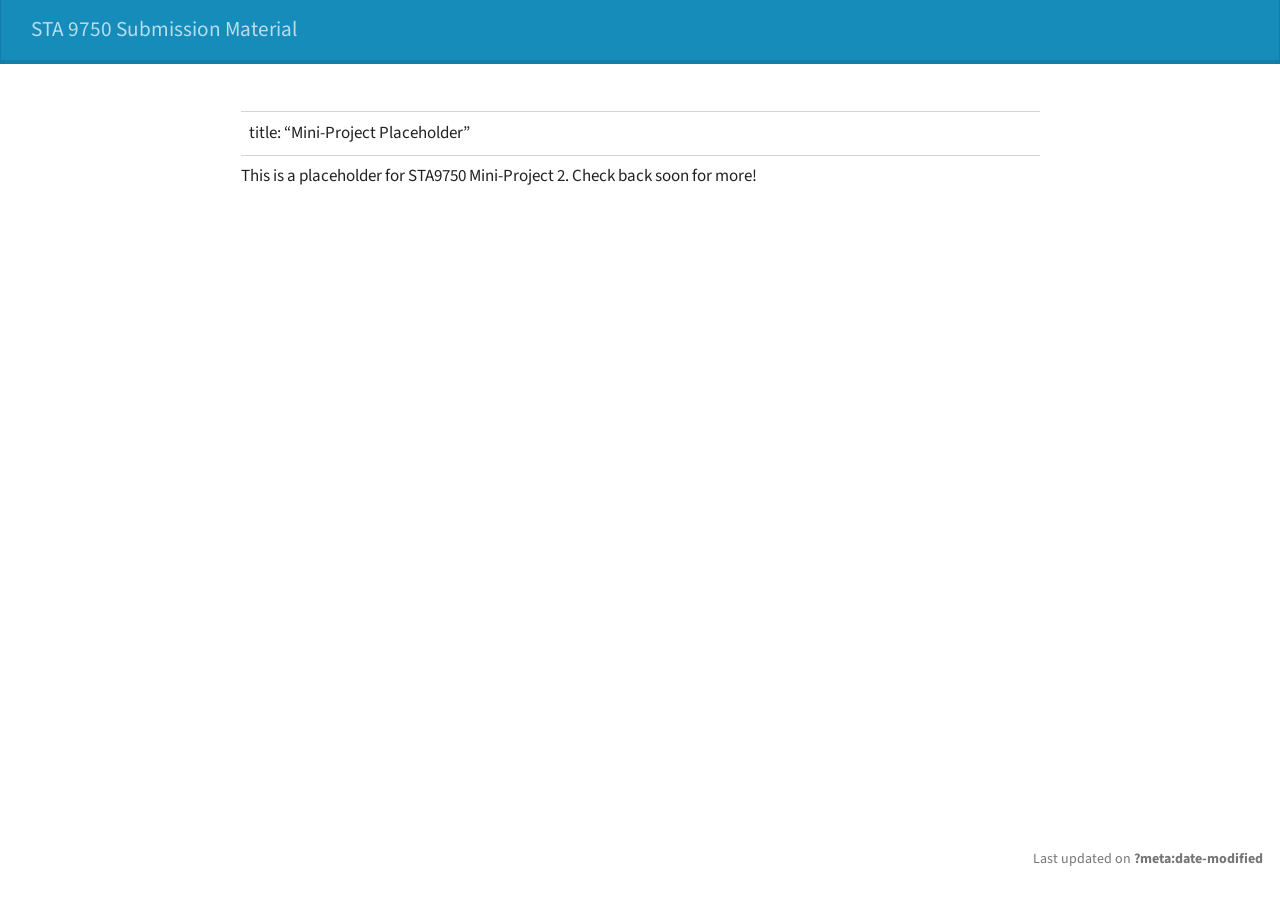
==== docs/mp02.html @ b46d48d8 "HW" ====
<!DOCTYPE html>
<html xmlns="http://www.w3.org/1999/xhtml" lang="en" xml:lang="en"><head>

<meta charset="utf-8">
<meta name="generator" content="quarto-1.10.18">

<meta name="viewport" content="width=device-width, initial-scale=1.0, user-scalable=yes">


<title>mp02 – STA 9750 Submission Material</title>
<style>
/* Default styles provided by pandoc.
** See https://pandoc.org/MANUAL.html#variables-for-html for config info.
*/
span.smallcaps{font-variant: small-caps;}
div.columns{display: flex; gap: 1.5em;}
div.column{flex: auto;}
@media screen {
div.columns{gap: min(4vw, 1.5em);}
div.column{overflow-x: auto;}
}
div.hanging-indent{margin-left: 1.5em; text-indent: -1.5em;}
ul.task-list{list-style: none;}
ul.task-list li input[type="checkbox"] {
  width: 0.8em;
  margin: 0 0.8em 0.2em -1em; /* quarto-specific, see https://github.com/quarto-dev/quarto-cli/issues/4556 */ 
  vertical-align: middle;
}
</style>


<script src="site_libs/quarto-nav/quarto-nav.js"></script>
<script src="site_libs/quarto-nav/headroom.min.js"></script>
<script src="site_libs/clipboard/clipboard.min.js"></script>
<script src="site_libs/quarto-search/autocomplete.umd.js"></script>
<script src="site_libs/quarto-search/fuse.min.js"></script>
<script src="site_libs/quarto-search/quarto-search.js"></script>
<meta name="quarto:offset" content="./">
<script src="site_libs/quarto-html/quarto.js" type="module"></script>
<script src="site_libs/quarto-html/tabsets/tabsets.js" type="module"></script>
<script src="site_libs/quarto-html/popper.min.js"></script>
<script src="site_libs/quarto-html/tippy.umd.min.js"></script>
<script src="site_libs/quarto-html/anchor.min.js"></script>
<link href="site_libs/quarto-html/tippy.css" rel="stylesheet">
<link href="site_libs/quarto-html/quarto-syntax-highlighting-64a204ab8560d761af7679ceaba22944.css" rel="stylesheet" id="quarto-text-highlighting-styles">
<script src="site_libs/bootstrap/bootstrap.min.js"></script>
<link href="site_libs/bootstrap/bootstrap-icons.css" rel="stylesheet">
<link href="site_libs/bootstrap/bootstrap-d8647612971f28d0d73e6323d349ddcf.min.css" rel="stylesheet" append-hash="true" id="quarto-bootstrap" data-mode="light">
<script id="quarto-search-options" type="application/json">{
  "location": "navbar",
  "copy-button": false,
  "collapse-after": 3,
  "panel-placement": "end",
  "type": "overlay",
  "limit": 50,
  "keyboard-shortcut": [
    "f",
    "/",
    "s"
  ],
  "show-item-context": false,
  "language": {
    "search-no-results-text": "No results",
    "search-matching-documents-text": "matching documents",
    "search-copy-link-title": "Copy link to search",
    "search-hide-matches-text": "Hide additional matches",
    "search-more-match-text": "more match in this document",
    "search-more-matches-text": "more matches in this document",
    "search-clear-button-title": "Clear",
    "search-text-placeholder": "",
    "search-detached-cancel-button-title": "Cancel",
    "search-submit-button-title": "Submit",
    "search-label": "Search"
  }
}</script>


</head>

<body class="nav-fixed fullcontent quarto-light">

<div id="quarto-search-results"></div>
  <header id="quarto-header" class="headroom fixed-top">
    <nav class="navbar navbar-expand-lg " data-bs-theme="dark">
      <div class="navbar-container container-fluid">
      <div class="navbar-brand-container mx-auto">
    <a class="navbar-brand" href="./index.html">
    <span class="navbar-title">STA 9750 Submission Material</span>
    </a>
  </div>
        <div class="quarto-navbar-tools tools-end">
</div>
      </div> <!-- /container-fluid -->
    </nav>
</header>
<!-- content -->
<div id="quarto-content" class="quarto-container page-columns page-rows-contents page-layout-article page-navbar">
<!-- sidebar -->
<!-- margin-sidebar -->
    
<!-- main -->
<main class="content" id="quarto-document-content"><header id="title-block-header" class="quarto-title-block"></header>




<table class="caption-top table">
<tbody>
<tr class="odd">
<td>title: “Mini-Project Placeholder”</td>
</tr>
</tbody>
</table>
<p>This is a placeholder for STA9750 Mini-Project 2. Check back soon for more!</p>



</main> <!-- /main -->
<script id="quarto-html-after-body" type="application/javascript">
  window.document.addEventListener("DOMContentLoaded", function (event) {
    const icon = "";
    const anchorJS = new window.AnchorJS();
    anchorJS.options = {
      placement: 'right',
      icon: icon
    };
    anchorJS.add('.anchored');
    const isCodeAnnotation = (el) => {
      for (const clz of el.classList) {
        if (clz.startsWith('code-annotation-')) {                     
          return true;
        }
      }
      return false;
    }
    const onCopySuccess = function(e) {
      // button target
      const button = e.trigger;
      // don't keep focus
      button.blur();
      // flash "checked"
      button.classList.add('code-copy-button-checked');
      var currentTitle = button.getAttribute("title");
      button.setAttribute("title", "Copied!");
      let tooltip;
      if (window.bootstrap) {
        button.setAttribute("data-bs-toggle", "tooltip");
        button.setAttribute("data-bs-placement", "left");
        button.setAttribute("data-bs-title", "Copied!");
        tooltip = new bootstrap.Tooltip(button, 
          { trigger: "manual", 
            customClass: "code-copy-button-tooltip",
            offset: [0, -8]});
        tooltip.show();    
      }
      setTimeout(function() {
        if (tooltip) {
          tooltip.hide();
          button.removeAttribute("data-bs-title");
          button.removeAttribute("data-bs-toggle");
          button.removeAttribute("data-bs-placement");
        }
        button.setAttribute("title", currentTitle);
        button.classList.remove('code-copy-button-checked');
      }, 1000);
      // clear code selection
      e.clearSelection();
    }
    const getTextToCopy = function(trigger) {
      const outerScaffold = trigger.parentElement.cloneNode(true);
      const codeEl = outerScaffold.querySelector('code');
      for (const childEl of codeEl.children) {
        if (isCodeAnnotation(childEl)) {
          childEl.remove();
        }
      }
      return codeEl.innerText;
    }
    const clipboard = new window.ClipboardJS('.code-copy-button:not([data-in-quarto-modal])', {
      text: getTextToCopy
    });
    clipboard.on('success', onCopySuccess);
    if (window.document.getElementById('quarto-embedded-source-code-modal')) {
      const clipboardModal = new window.ClipboardJS('.code-copy-button[data-in-quarto-modal]', {
        text: getTextToCopy,
        container: window.document.getElementById('quarto-embedded-source-code-modal')
      });
      clipboardModal.on('success', onCopySuccess);
    }
      var localhostRegex = new RegExp(/^(?:http|https):\/\/localhost\:?[0-9]*\//);
      var mailtoRegex = new RegExp(/^mailto:/);
        var filterRegex = new RegExp("https:\/\/nana-lan\.github\.io\/STA9750-2026-FALL\/");
      var isInternal = (href) => {
          return filterRegex.test(href) || localhostRegex.test(href) || mailtoRegex.test(href);
      }
      // Inspect non-navigation links and adorn them if external
     var links = window.document.querySelectorAll('a[href]:not(.nav-link):not(.navbar-brand):not(.toc-action):not(.sidebar-link):not(.sidebar-item-toggle):not(.pagination-link):not(.no-external):not([aria-hidden]):not(.dropdown-item):not(.quarto-navigation-tool):not(.about-link)');
      for (var i=0; i<links.length; i++) {
        const link = links[i];
        if (!isInternal(link.href)) {
          // undo the damage that might have been done by quarto-nav.js in the case of
          // links that we want to consider external
          if (link.dataset.originalHref !== undefined) {
            link.href = link.dataset.originalHref;
          }
        }
      }
    function tippyHover(el, contentFn, onTriggerFn, onUntriggerFn) {
      const config = {
        allowHTML: true,
        maxWidth: 500,
        delay: 100,
        arrow: false,
        appendTo: function(el) {
            return el.parentElement;
        },
        interactive: true,
        interactiveBorder: 10,
        theme: 'quarto',
        placement: 'bottom-start',
      };
      if (contentFn) {
        config.content = contentFn;
      }
      if (onTriggerFn) {
        config.onTrigger = onTriggerFn;
      }
      if (onUntriggerFn) {
        config.onUntrigger = onUntriggerFn;
      }
      window.tippy(el, config); 
    }
    const noterefs = window.document.querySelectorAll('a[role="doc-noteref"]');
    for (var i=0; i<noterefs.length; i++) {
      const ref = noterefs[i];
      tippyHover(ref, function() {
        // use id or data attribute instead here
        let href = ref.getAttribute('data-footnote-href') || ref.getAttribute('href');
        try { href = new URL(href).hash; } catch {}
        const id = href.replace(/^#\/?/, "");
        const note = window.document.getElementById(id);
        if (note) {
          return note.innerHTML;
        } else {
          return "";
        }
      });
    }
    const xrefs = window.document.querySelectorAll('a.quarto-xref');
    const processXRef = (id, note) => {
      // Strip column container classes
      const stripColumnClz = (el) => {
        el.classList.remove("page-full", "page-columns");
        if (el.children) {
          for (const child of el.children) {
            stripColumnClz(child);
          }
        }
      }
      stripColumnClz(note)
      if (id === null || id.startsWith('sec-')) {
        // Special case sections, only their first couple elements
        const container = document.createElement("div");
        if (note.children && note.children.length > 2) {
          container.appendChild(note.children[0].cloneNode(true));
          for (let i = 1; i < note.children.length; i++) {
            const child = note.children[i];
            if (child.tagName === "P" && child.innerText === "") {
              continue;
            } else {
              container.appendChild(child.cloneNode(true));
              break;
            }
          }
          if (window.Quarto?.typesetMath) {
            window.Quarto.typesetMath(container);
          }
          return container.innerHTML
        } else {
          if (window.Quarto?.typesetMath) {
            window.Quarto.typesetMath(note);
          }
          return note.innerHTML;
        }
      } else {
        // Remove any anchor links if they are present
        const anchorLink = note.querySelector('a.anchorjs-link');
        if (anchorLink) {
          anchorLink.remove();
        }
        if (window.Quarto?.typesetMath) {
          window.Quarto.typesetMath(note);
        }
        if (note.classList.contains("callout")) {
          return note.outerHTML;
        } else {
          return note.innerHTML;
        }
      }
    }
    for (var i=0; i<xrefs.length; i++) {
      const xref = xrefs[i];
      tippyHover(xref, undefined, function(instance) {
        instance.disable();
        let url = xref.getAttribute('href');
        let hash = undefined; 
        if (url.startsWith('#')) {
          hash = url;
        } else {
          try { hash = new URL(url).hash; } catch {}
        }
        if (hash) {
          const id = hash.replace(/^#\/?/, "");
          const note = window.document.getElementById(id);
          if (note !== null) {
            try {
              const html = processXRef(id, note.cloneNode(true));
              instance.setContent(html);
            } finally {
              instance.enable();
              instance.show();
            }
          } else {
            // See if we can fetch this
            fetch(url.split('#')[0])
            .then(res => res.text())
            .then(html => {
              const parser = new DOMParser();
              const htmlDoc = parser.parseFromString(html, "text/html");
              const note = htmlDoc.getElementById(id);
              if (note !== null) {
                const html = processXRef(id, note);
                instance.setContent(html);
              } 
            }).finally(() => {
              instance.enable();
              instance.show();
            });
          }
        } else {
          // See if we can fetch a full url (with no hash to target)
          // This is a special case and we should probably do some content thinning / targeting
          fetch(url)
          .then(res => res.text())
          .then(html => {
            const parser = new DOMParser();
            const htmlDoc = parser.parseFromString(html, "text/html");
            const note = htmlDoc.querySelector('main.content');
            if (note !== null) {
              // This should only happen for chapter cross references
              // (since there is no id in the URL)
              // remove the first header
              if (note.children.length > 0 && note.children[0].tagName === "HEADER") {
                note.children[0].remove();
              }
              const html = processXRef(null, note);
              instance.setContent(html);
            } 
          }).finally(() => {
            instance.enable();
            instance.show();
          });
        }
      }, function(instance) {
      });
    }
        let selectedAnnoteEl;
        const selectorForAnnotation = ( cell, annotation) => {
          let cellAttr = 'data-code-cell="' + cell + '"';
          let lineAttr = 'data-code-annotation="' +  annotation + '"';
          const selector = 'span[' + cellAttr + '][' + lineAttr + ']';
          return selector;
        }
        const selectCodeLines = (annoteEl) => {
          const doc = window.document;
          const targetCell = annoteEl.getAttribute("data-target-cell");
          const targetAnnotation = annoteEl.getAttribute("data-target-annotation");
          const annoteSpan = window.document.querySelector(selectorForAnnotation(targetCell, targetAnnotation));
          const lines = annoteSpan.getAttribute("data-code-lines").split(",");
          const lineIds = lines.map((line) => {
            return targetCell + "-" + line;
          })
          let top = null;
          let height = null;
          let parent = null;
          if (lineIds.length > 0) {
              //compute the position of the single el (top and bottom and make a div)
              const el = window.document.getElementById(lineIds[0]);
              top = el.offsetTop;
              height = el.offsetHeight;
              parent = el.parentElement.parentElement;
            if (lineIds.length > 1) {
              const lastEl = window.document.getElementById(lineIds[lineIds.length - 1]);
              const bottom = lastEl.offsetTop + lastEl.offsetHeight;
              height = bottom - top;
            }
            if (top !== null && height !== null && parent !== null) {
              // cook up a div (if necessary) and position it 
              let div = window.document.getElementById("code-annotation-line-highlight");
              if (div === null) {
                div = window.document.createElement("div");
                div.setAttribute("id", "code-annotation-line-highlight");
                div.style.position = 'absolute';
                parent.appendChild(div);
              }
              div.style.top = top - 2 + "px";
              div.style.height = height + 4 + "px";
              div.style.left = 0;
              let gutterDiv = window.document.getElementById("code-annotation-line-highlight-gutter");
              if (gutterDiv === null) {
                gutterDiv = window.document.createElement("div");
                gutterDiv.setAttribute("id", "code-annotation-line-highlight-gutter");
                gutterDiv.style.position = 'absolute';
                const codeCell = window.document.getElementById(targetCell);
                const gutter = codeCell.querySelector('.code-annotation-gutter');
                gutter.appendChild(gutterDiv);
              }
              gutterDiv.style.top = top - 2 + "px";
              gutterDiv.style.height = height + 4 + "px";
            }
            selectedAnnoteEl = annoteEl;
          }
        };
        const unselectCodeLines = () => {
          const elementsIds = ["code-annotation-line-highlight", "code-annotation-line-highlight-gutter"];
          elementsIds.forEach((elId) => {
            const div = window.document.getElementById(elId);
            if (div) {
              div.remove();
            }
          });
          selectedAnnoteEl = undefined;
        };
          // Handle positioning of the toggle
      window.addEventListener(
        "resize",
        throttle(() => {
          elRect = undefined;
          if (selectedAnnoteEl) {
            selectCodeLines(selectedAnnoteEl);
          }
        }, 10)
      );
      function throttle(fn, ms) {
      let throttle = false;
      let timer;
        return (...args) => {
          if(!throttle) { // first call gets through
              fn.apply(this, args);
              throttle = true;
          } else { // all the others get throttled
              if(timer) clearTimeout(timer); // cancel #2
              timer = setTimeout(() => {
                fn.apply(this, args);
                timer = throttle = false;
              }, ms);
          }
        };
      }
        // Attach click handler to the DT
        const annoteDls = window.document.querySelectorAll('dt[data-target-cell]');
        for (const annoteDlNode of annoteDls) {
          annoteDlNode.addEventListener('click', (event) => {
            const clickedEl = event.target;
            if (clickedEl !== selectedAnnoteEl) {
              unselectCodeLines();
              const activeEl = window.document.querySelector('dt[data-target-cell].code-annotation-active');
              if (activeEl) {
                activeEl.classList.remove('code-annotation-active');
              }
              selectCodeLines(clickedEl);
              clickedEl.classList.add('code-annotation-active');
            } else {
              // Unselect the line
              unselectCodeLines();
              clickedEl.classList.remove('code-annotation-active');
            }
          });
        }
    const findCites = (el) => {
      const parentEl = el.parentElement;
      if (parentEl) {
        const cites = parentEl.dataset.cites;
        if (cites) {
          return {
            el,
            cites: cites.split(' ')
          };
        } else {
          return findCites(el.parentElement)
        }
      } else {
        return undefined;
      }
    };
    var bibliorefs = window.document.querySelectorAll('a[role="doc-biblioref"]');
    for (var i=0; i<bibliorefs.length; i++) {
      const ref = bibliorefs[i];
      const citeInfo = findCites(ref);
      if (citeInfo) {
        tippyHover(citeInfo.el, function() {
          var popup = window.document.createElement('div');
          citeInfo.cites.forEach(function(cite) {
            var citeDiv = window.document.createElement('div');
            citeDiv.classList.add('hanging-indent');
            citeDiv.classList.add('csl-entry');
            var biblioDiv = window.document.getElementById('ref-' + cite);
            if (biblioDiv) {
              citeDiv.innerHTML = biblioDiv.innerHTML;
            }
            popup.appendChild(citeDiv);
          });
          return popup.innerHTML;
        });
      }
    }
  });
  </script>
</div> <!-- /content -->
<footer class="footer">
  <div class="nav-footer">
    <div class="nav-footer-left">
      &nbsp;
    </div>   
    <div class="nav-footer-center">
      &nbsp;
    </div>
    <div class="nav-footer-right">
<p>Last updated on <strong>?meta:date-modified</strong></p>
</div>
  </div>
</footer>




</body></html>
---- docs/site_libs/quarto-html/tippy.css ----
.tippy-box[data-animation=fade][data-state=hidden]{opacity:0}[data-tippy-root]{max-width:calc(100vw - 10px)}.tippy-box{position:relative;background-color:#333;color:#fff;border-radius:4px;font-size:14px;line-height:1.4;white-space:normal;outline:0;transition-property:transform,visibility,opacity}.tippy-box[data-placement^=top]>.tippy-arrow{bottom:0}.tippy-box[data-placement^=top]>.tippy-arrow:before{bottom:-7px;left:0;border-width:8px 8px 0;border-top-color:initial;transform-origin:center top}.tippy-box[data-placement^=bottom]>.tippy-arrow{top:0}.tippy-box[data-placement^=bottom]>.tippy-arrow:before{top:-7px;left:0;border-width:0 8px 8px;border-bottom-color:initial;transform-origin:center bottom}.tippy-box[data-placement^=left]>.tippy-arrow{right:0}.tippy-box[data-placement^=left]>.tippy-arrow:before{border-width:8px 0 8px 8px;border-left-color:initial;right:-7px;transform-origin:center left}.tippy-box[data-placement^=right]>.tippy-arrow{left:0}.tippy-box[data-placement^=right]>.tippy-arrow:before{left:-7px;border-width:8px 8px 8px 0;border-right-color:initial;transform-origin:center right}.tippy-box[data-inertia][data-state=visible]{transition-timing-function:cubic-bezier(.54,1.5,.38,1.11)}.tippy-arrow{width:16px;height:16px;color:#333}.tippy-arrow:before{content:"";position:absolute;border-color:transparent;border-style:solid}.tippy-content{position:relative;padding:5px 9px;z-index:1}
---- docs/site_libs/quarto-html/quarto-syntax-highlighting-64a204ab8560d761af7679ceaba22944.css ----
/* quarto syntax highlight colors */
:root {
  --quarto-hl-ot-color: #003B4F;
  --quarto-hl-at-color: #657422;
  --quarto-hl-ss-color: #20794D;
  --quarto-hl-an-color: #5E5E5E;
  --quarto-hl-fu-color: #4758AB;
  --quarto-hl-st-color: #20794D;
  --quarto-hl-cf-color: #003B4F;
  --quarto-hl-op-color: #5E5E5E;
  --quarto-hl-er-color: #AD0000;
  --quarto-hl-bn-color: #AD0000;
  --quarto-hl-al-color: #AD0000;
  --quarto-hl-va-color: #111111;
  --quarto-hl-bu-color: inherit;
  --quarto-hl-ex-color: inherit;
  --quarto-hl-pp-color: #AD0000;
  --quarto-hl-in-color: #5E5E5E;
  --quarto-hl-vs-color: #20794D;
  --quarto-hl-wa-color: #5E5E5E;
  --quarto-hl-do-color: #5E5E5E;
  --quarto-hl-im-color: #00769E;
  --quarto-hl-ch-color: #20794D;
  --quarto-hl-dt-color: #AD0000;
  --quarto-hl-fl-color: #AD0000;
  --quarto-hl-co-color: #5E5E5E;
  --quarto-hl-cv-color: #5E5E5E;
  --quarto-hl-cn-color: #8f5902;
  --quarto-hl-sc-color: #5E5E5E;
  --quarto-hl-dv-color: #AD0000;
  --quarto-hl-kw-color: #003B4F;
}

/* other quarto variables */
:root {
  --quarto-font-monospace: SFMono-Regular, Menlo, Monaco, Consolas, "Liberation Mono", "Courier New", monospace;
}

/* syntax highlight based on Pandoc's rules */
pre > code.sourceCode > span {
  color: #003B4F;
}

code.sourceCode > span {
  color: #003B4F;
}

div.sourceCode,
div.sourceCode pre.sourceCode {
  color: #003B4F;
}

/* Normal */
code span {
  color: #003B4F;
}

/* Alert */
code span.al {
  color: #AD0000;
  font-style: inherit;
}

/* Annotation */
code span.an {
  color: #5E5E5E;
  font-style: inherit;
}

/* Attribute */
code span.at {
  color: #657422;
  font-style: inherit;
}

/* BaseN */
code span.bn {
  color: #AD0000;
  font-style: inherit;
}

/* BuiltIn */
code span.bu {
  font-style: inherit;
}

/* ControlFlow */
code span.cf {
  color: #003B4F;
  font-weight: bold;
  font-style: inherit;
}

/* Char */
code span.ch {
  color: #20794D;
  font-style: inherit;
}

/* Constant */
code span.cn {
  color: #8f5902;
  font-style: inherit;
}

/* Comment */
code span.co {
  color: #5E5E5E;
  font-style: inherit;
}

/* CommentVar */
code span.cv {
  color: #5E5E5E;
  font-style: italic;
}

/* Documentation */
code span.do {
  color: #5E5E5E;
  font-style: italic;
}

/* DataType */
code span.dt {
  color: #AD0000;
  font-style: inherit;
}

/* DecVal */
code span.dv {
  color: #AD0000;
  font-style: inherit;
}

/* Error */
code span.er {
  color: #AD0000;
  font-style: inherit;
}

/* Extension */
code span.ex {
  font-style: inherit;
}

/* Float */
code span.fl {
  color: #AD0000;
  font-style: inherit;
}

/* Function */
code span.fu {
  color: #4758AB;
  font-style: inherit;
}

/* Import */
code span.im {
  color: #00769E;
  font-style: inherit;
}

/* Information */
code span.in {
  color: #5E5E5E;
  font-style: inherit;
}

/* Keyword */
code span.kw {
  color: #003B4F;
  font-weight: bold;
  font-style: inherit;
}

/* Operator */
code span.op {
  color: #5E5E5E;
  font-style: inherit;
}

/* Other */
code span.ot {
  color: #003B4F;
  font-style: inherit;
}

/* Preprocessor */
code span.pp {
  color: #AD0000;
  font-style: inherit;
}

/* SpecialChar */
code span.sc {
  color: #5E5E5E;
  font-style: inherit;
}

/* SpecialString */
code span.ss {
  color: #20794D;
  font-style: inherit;
}

/* String */
code span.st {
  color: #20794D;
  font-style: inherit;
}

/* Variable */
code span.va {
  color: #111111;
  font-style: inherit;
}

/* VerbatimString */
code span.vs {
  color: #20794D;
  font-style: inherit;
}

/* Warning */
code span.wa {
  color: #5E5E5E;
  font-style: italic;
}

.prevent-inlining {
  content: "</";
}

/*# sourceMappingURL=9d8d5bb603a83b8298b89080a598c93b.css.map */
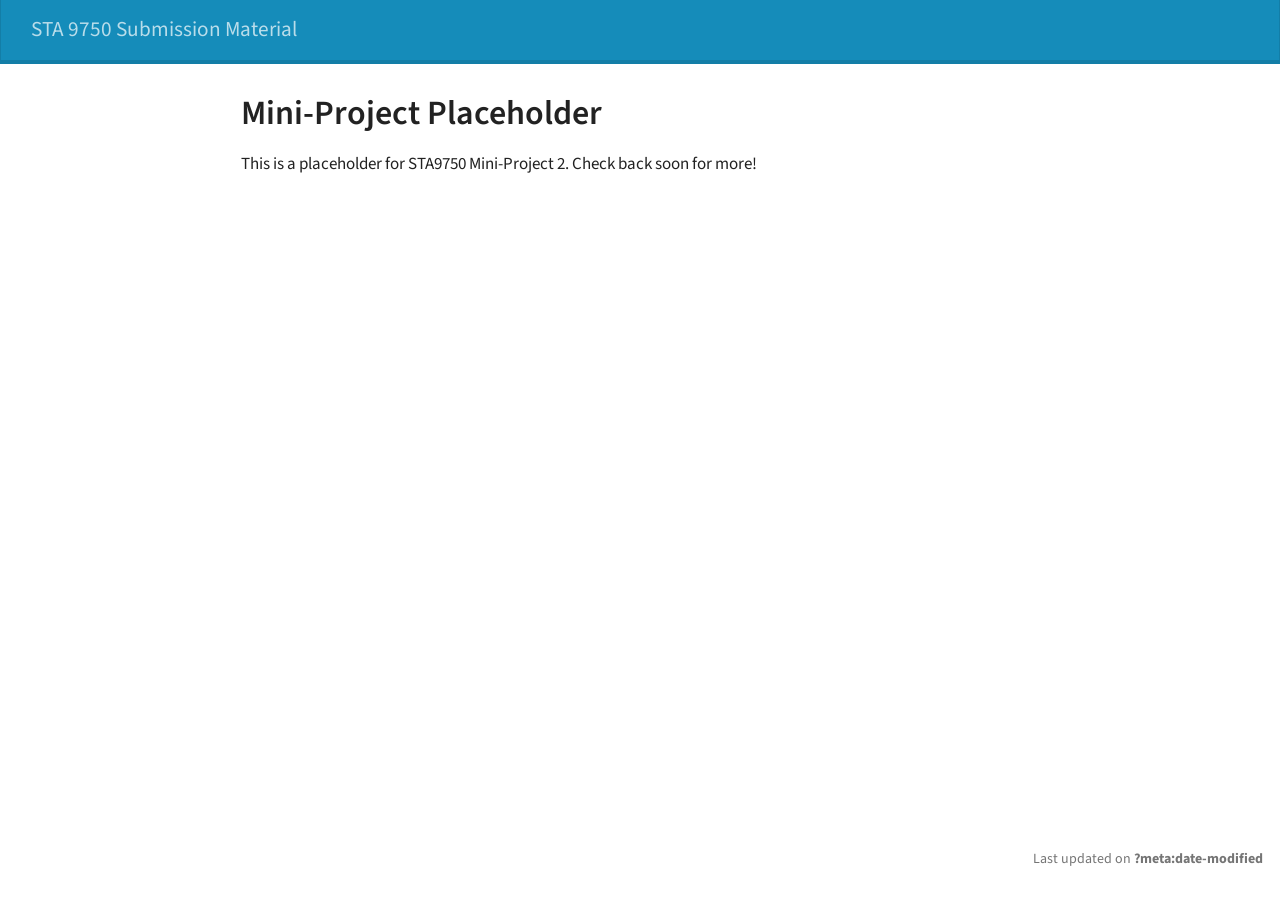
==== commit d295b329: "HW" ====
--- a/docs/mp02.html
+++ b/docs/mp02.html
@@ -7,7 +7,7 @@
 <meta name="viewport" content="width=device-width, initial-scale=1.0, user-scalable=yes">
 
 
-<title>mp02 – STA 9750 Submission Material</title>
+<title>Mini-Project Placeholder – STA 9750 Submission Material</title>
 <style>
 /* Default styles provided by pandoc.
 ** See https://pandoc.org/MANUAL.html#variables-for-html for config info.
@@ -99,18 +99,27 @@
 <!-- margin-sidebar -->
     
 <!-- main -->
-<main class="content" id="quarto-document-content"><header id="title-block-header" class="quarto-title-block"></header>
-
-
-
-
-<table class="caption-top table">
-<tbody>
-<tr class="odd">
-<td>title: “Mini-Project Placeholder”</td>
-</tr>
-</tbody>
-</table>
+<main class="content" id="quarto-document-content">
+
+<header id="title-block-header" class="quarto-title-block default">
+<div class="quarto-title">
+<h1 class="title">Mini-Project Placeholder</h1>
+</div>
+
+
+
+<div class="quarto-title-meta">
+
+    
+  
+    
+  </div>
+  
+
+
+</header>
+
+
 <p>This is a placeholder for STA9750 Mini-Project 2. Check back soon for more!</p>
 
 
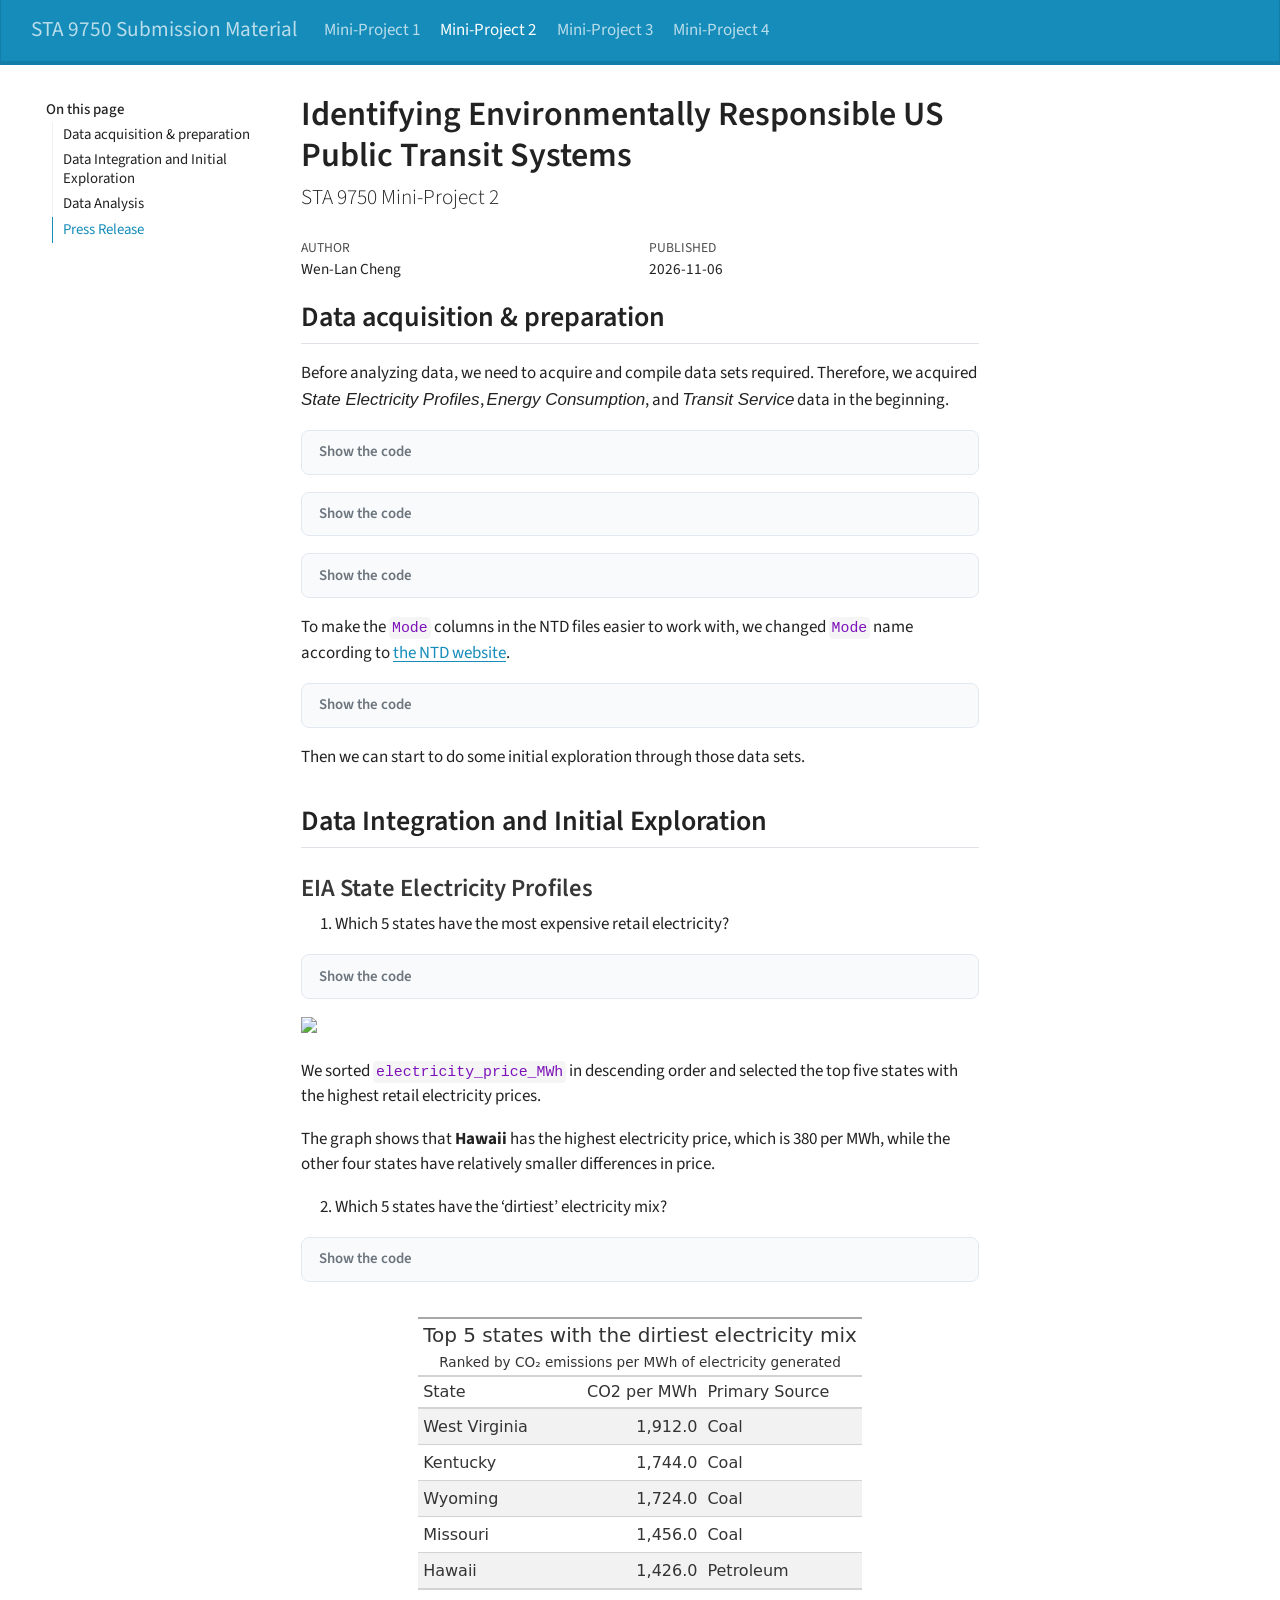
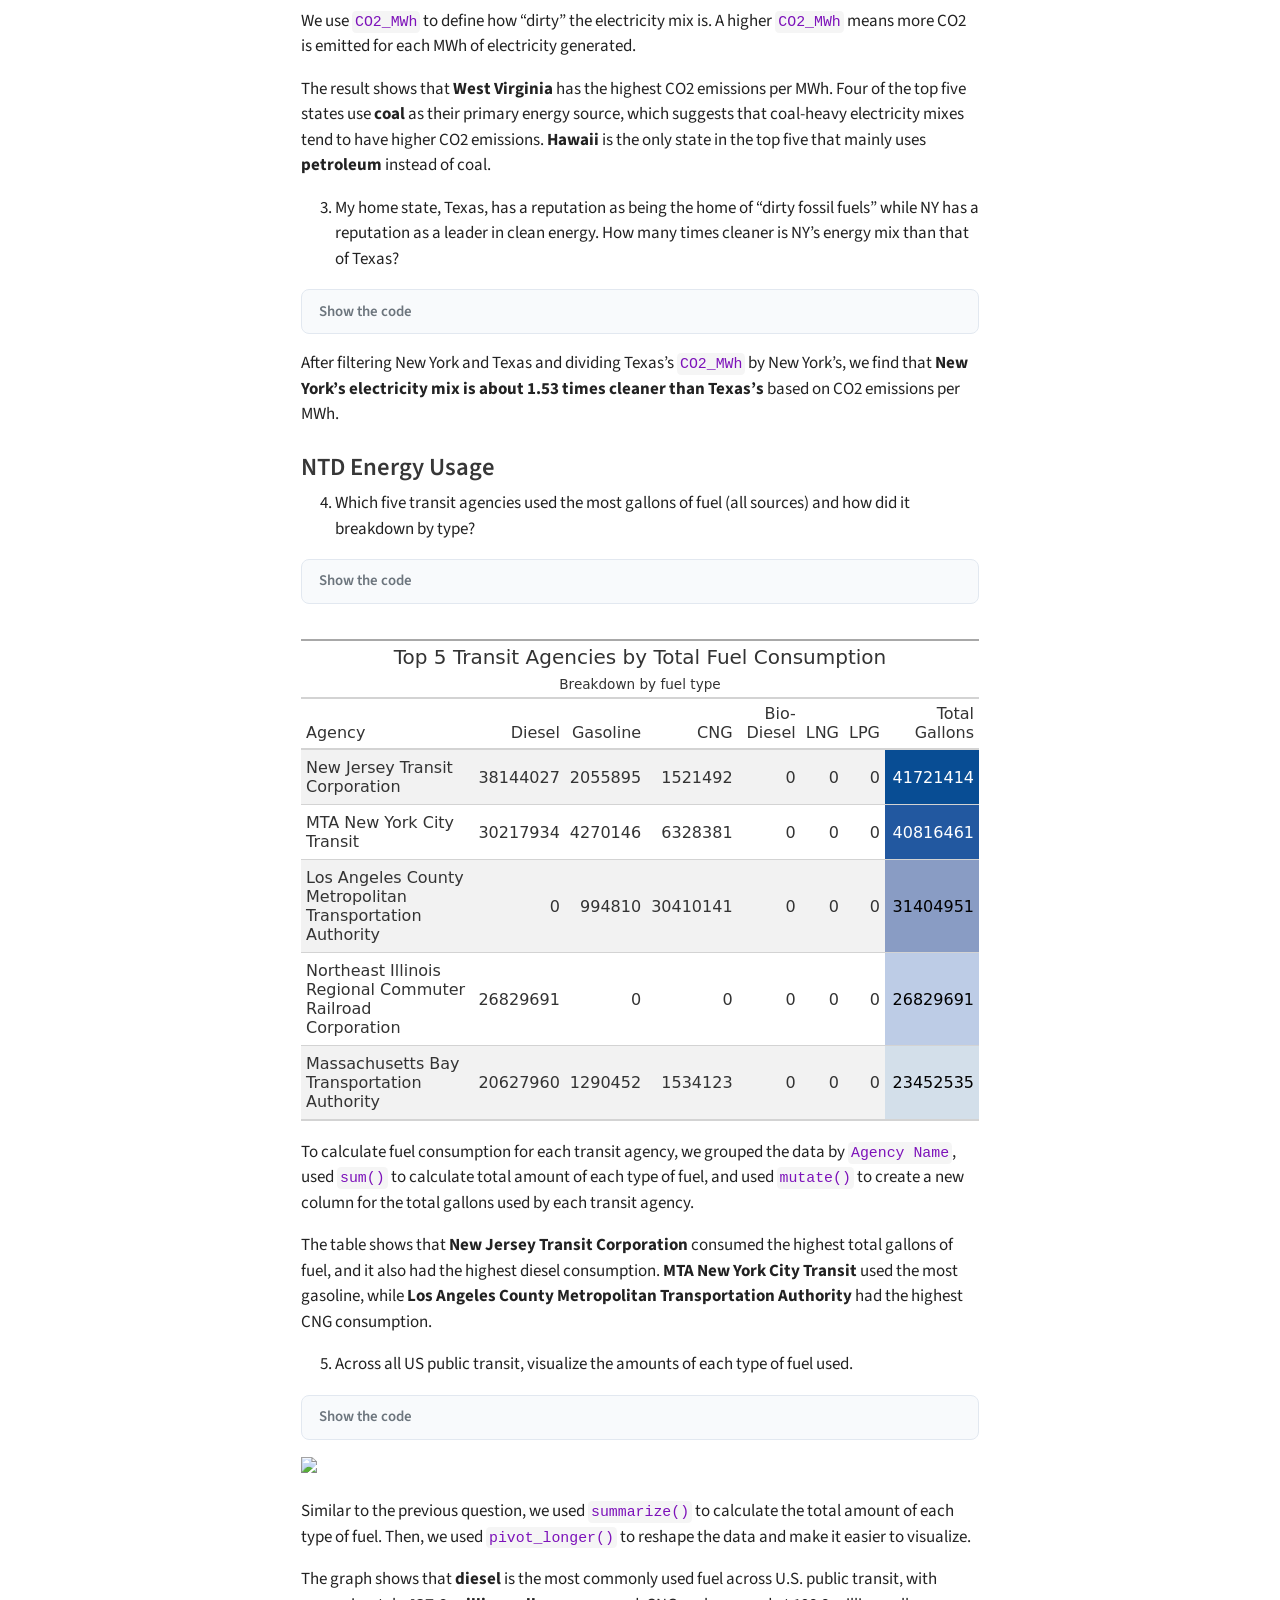
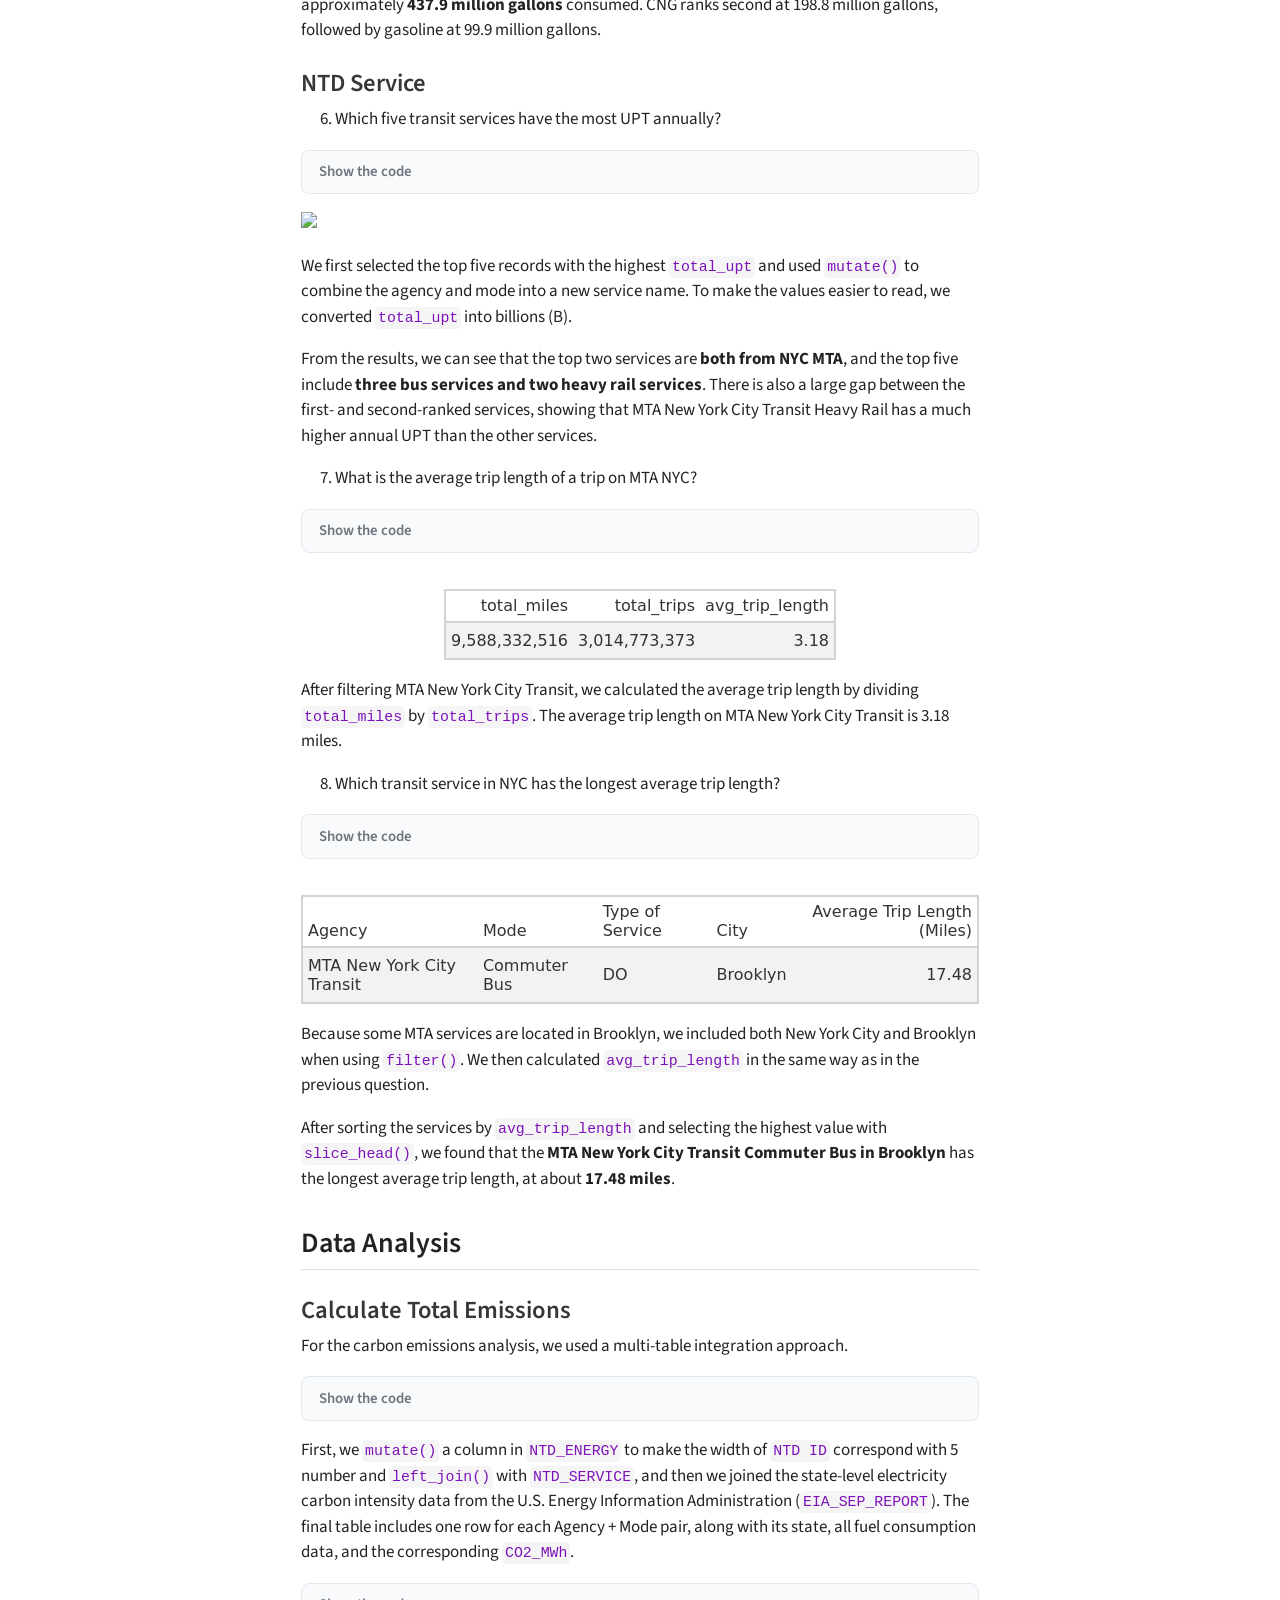
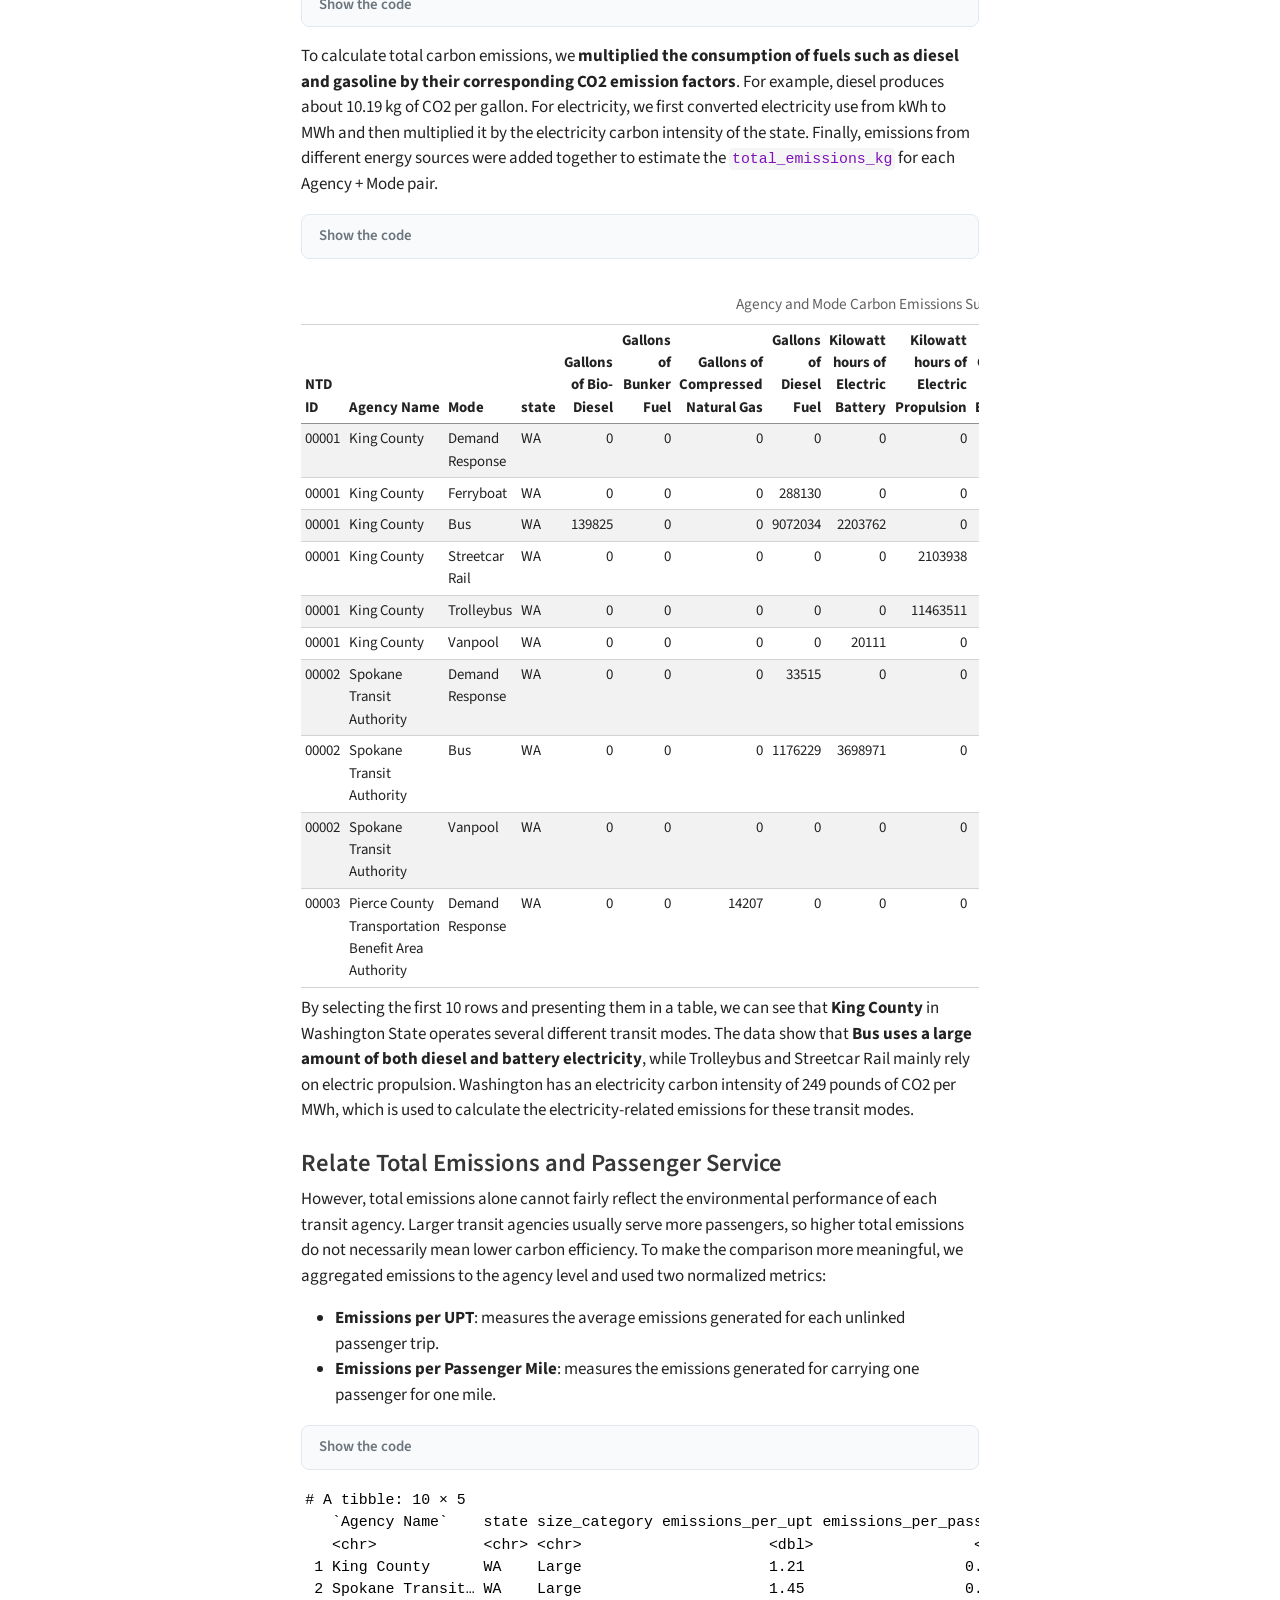
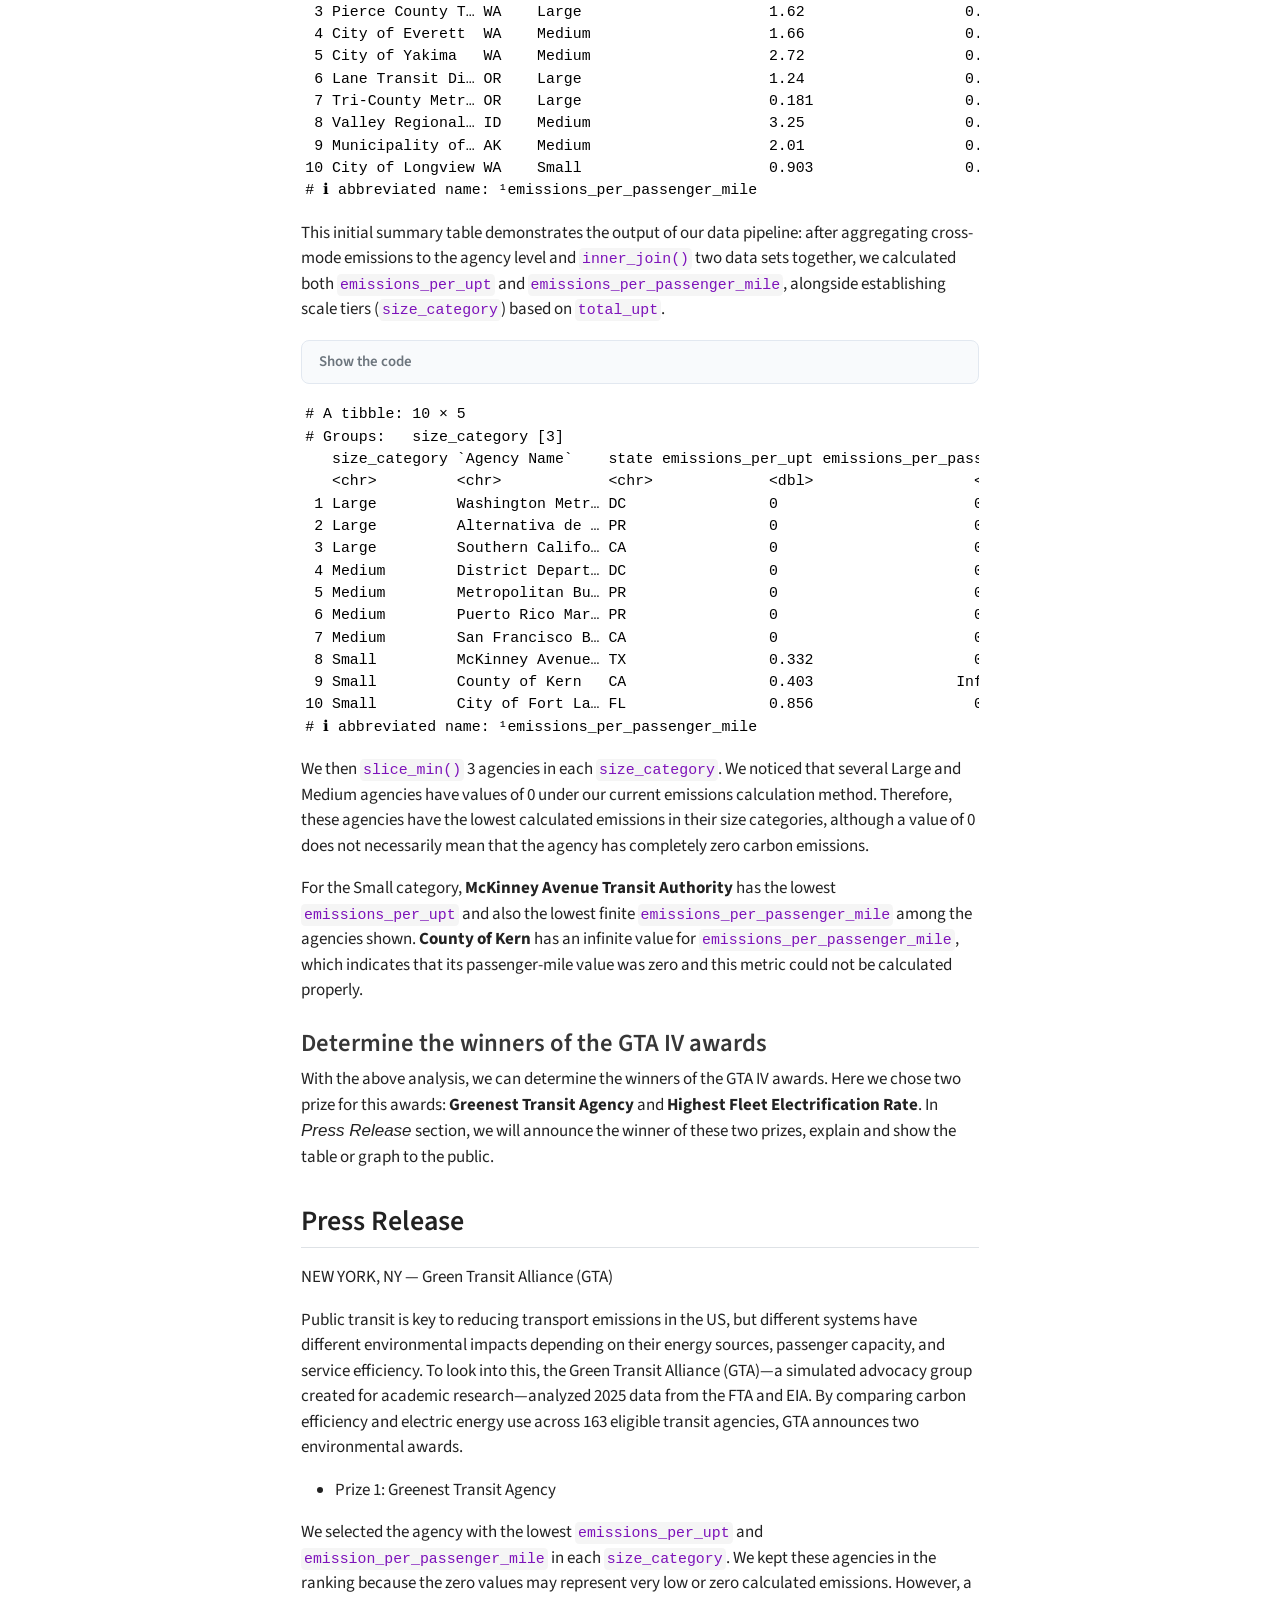
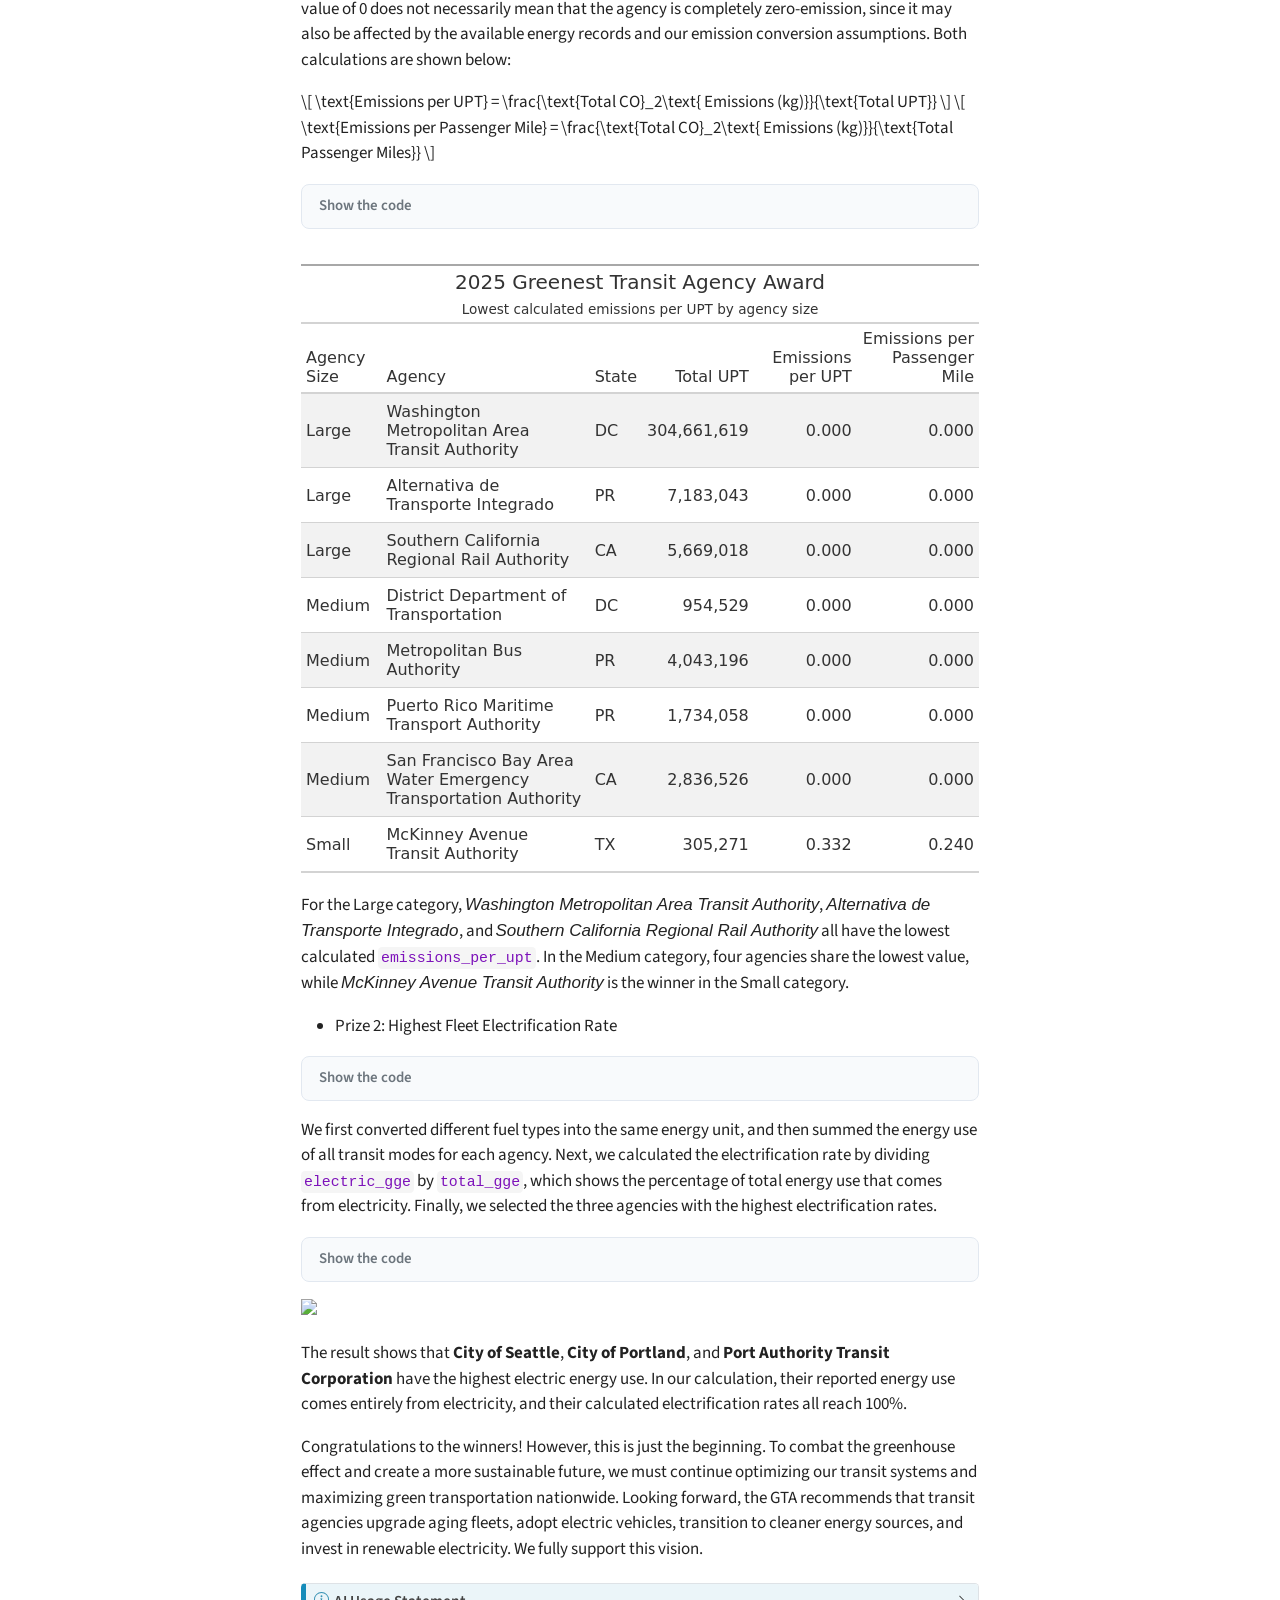
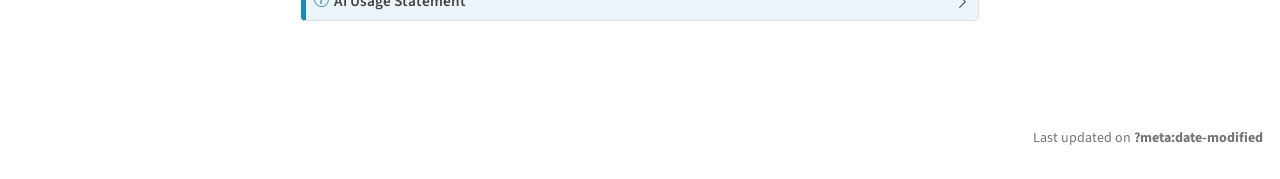
==== commit f905f9b3: "mp2" ====
--- a/docs/mp02.html
+++ b/docs/mp02.html
@@ -6,8 +6,10 @@
 
 <meta name="viewport" content="width=device-width, initial-scale=1.0, user-scalable=yes">
 
-
-<title>Mini-Project Placeholder – STA 9750 Submission Material</title>
+<meta name="author" content="Wen-Lan Cheng">
+<meta name="dcterms.date" content="2026-11-06">
+
+<title>Identifying Environmentally Responsible US Public Transit Systems – STA 9750 Submission Material</title>
 <style>
 /* Default styles provided by pandoc.
 ** See https://pandoc.org/MANUAL.html#variables-for-html for config info.
@@ -25,6 +27,41 @@
   width: 0.8em;
   margin: 0 0.8em 0.2em -1em; /* quarto-specific, see https://github.com/quarto-dev/quarto-cli/issues/4556 */ 
   vertical-align: middle;
+}
+/* CSS for syntax highlighting */
+html { -webkit-text-size-adjust: 100%; }
+pre > code.sourceCode { white-space: pre; position: relative; }
+pre > code.sourceCode > span { display: inline-block; line-height: 1.25; }
+pre > code.sourceCode > span:empty { height: 1.2em; }
+.sourceCode { overflow: visible; }
+code.sourceCode > span { color: inherit; text-decoration: inherit; }
+div.sourceCode { margin: 1em 0; }
+pre.sourceCode { margin: 0; }
+@media screen {
+div.sourceCode { overflow: auto; }
+}
+@media print {
+pre > code.sourceCode { white-space: pre-wrap; }
+pre > code.sourceCode > span { text-indent: -5em; padding-left: 5em; }
+}
+pre.numberSource code
+  { counter-reset: source-line 0; }
+pre.numberSource code > span
+  { position: relative; left: -4em; counter-increment: source-line; }
+pre.numberSource code > span > a:first-child::before
+  { content: counter(source-line);
+    position: relative; left: -1em; text-align: right; vertical-align: baseline;
+    border: none; display: inline-block;
+    -webkit-touch-callout: none; -webkit-user-select: none;
+    -khtml-user-select: none; -moz-user-select: none;
+    -ms-user-select: none; user-select: none;
+    padding: 0 4px; width: 4em;
+  }
+pre.numberSource { margin-left: 3em;  padding-left: 4px; }
+div.sourceCode
+  {   }
+@media screen {
+pre > code.sourceCode > span > a:first-child::before { text-decoration: underline; }
 }
 </style>
 
@@ -73,11 +110,42 @@
     "search-label": "Search"
   }
 }</script>
-
-
+<style>html{ scroll-behavior: smooth; }</style>
+
+  <script src="https://cdnjs.cloudflare.com/polyfill/v3/polyfill.min.js?features=es6"></script>
+  <script defer="" src="https://cdn.jsdelivr.net/npm/mathjax@4/tex-chtml.js" type="text/javascript"></script>
+
+<script type="text/javascript">
+const typesetMath = (el) => {
+  if (window.MathJax) {
+    // MathJax Typeset
+    window.MathJax.typeset([el]);
+  } else if (window.katex) {
+    // KaTeX Render
+    var mathElements = el.getElementsByClassName("math");
+    var macros = [];
+    for (var i = 0; i < mathElements.length; i++) {
+      var texText = mathElements[i].firstChild;
+      if (mathElements[i].tagName == "SPAN" && texText && texText.data) {
+        window.katex.render(texText.data, mathElements[i], {
+          displayMode: mathElements[i].classList.contains('display'),
+          throwOnError: false,
+          macros: macros,
+          fleqn: false
+        });
+      }
+    }
+  }
+}
+window.Quarto = {
+  typesetMath
+};
+</script>
+
+<link rel="stylesheet" href="custom.css">
 </head>
 
-<body class="nav-fixed fullcontent quarto-light">
+<body class="floating nav-fixed quarto-light">
 
 <div id="quarto-search-results"></div>
   <header id="quarto-header" class="headroom fixed-top">
@@ -88,7 +156,30 @@
     <span class="navbar-title">STA 9750 Submission Material</span>
     </a>
   </div>
-        <div class="quarto-navbar-tools tools-end">
+          <button class="navbar-toggler" type="button" data-bs-toggle="collapse" data-bs-target="#navbarCollapse" aria-controls="navbarCollapse" role="menu" aria-expanded="false" aria-label="Toggle navigation" onclick="if (window.quartoToggleHeadroom) { window.quartoToggleHeadroom(); }">
+  <span class="navbar-toggler-icon"></span>
+</button>
+          <div class="collapse navbar-collapse" id="navbarCollapse">
+            <ul class="navbar-nav navbar-nav-scroll me-auto">
+  <li class="nav-item">
+    <a class="nav-link" href="./mp01.html"> 
+<span class="menu-text">Mini-Project 1</span></a>
+  </li>  
+  <li class="nav-item">
+    <a class="nav-link active" href="./mp02.html" aria-current="page"> 
+<span class="menu-text">Mini-Project 2</span></a>
+  </li>  
+  <li class="nav-item">
+    <a class="nav-link" href="./mp03.html"> 
+<span class="menu-text">Mini-Project 3</span></a>
+  </li>  
+  <li class="nav-item">
+    <a class="nav-link" href="./mp04.html"> 
+<span class="menu-text">Mini-Project 4</span></a>
+  </li>  
+</ul>
+          </div> <!-- /navcollapse -->
+            <div class="quarto-navbar-tools">
 </div>
       </div> <!-- /container-fluid -->
     </nav>
@@ -96,21 +187,58 @@
 <!-- content -->
 <div id="quarto-content" class="quarto-container page-columns page-rows-contents page-layout-article page-navbar">
 <!-- sidebar -->
+  <nav id="quarto-sidebar" class="sidebar collapse collapse-horizontal quarto-sidebar-collapse-item sidebar-navigation floating overflow-auto">
+    <nav id="TOC" role="doc-toc" class="toc-active">
+    <h2 id="toc-title">On this page</h2>
+   
+  <ul>
+  <li><a href="#data-acquisition-preparation" id="toc-data-acquisition-preparation" class="nav-link active" data-scroll-target="#data-acquisition-preparation">Data acquisition &amp; preparation</a></li>
+  <li><a href="#data-integration-and-initial-exploration" id="toc-data-integration-and-initial-exploration" class="nav-link" data-scroll-target="#data-integration-and-initial-exploration">Data Integration and Initial Exploration</a>
+  <ul class="collapse">
+  <li><a href="#eia-state-electricity-profiles" id="toc-eia-state-electricity-profiles" class="nav-link" data-scroll-target="#eia-state-electricity-profiles">EIA State Electricity Profiles</a></li>
+  <li><a href="#ntd-energy-usage" id="toc-ntd-energy-usage" class="nav-link" data-scroll-target="#ntd-energy-usage">NTD Energy Usage</a></li>
+  <li><a href="#ntd-service" id="toc-ntd-service" class="nav-link" data-scroll-target="#ntd-service">NTD Service</a></li>
+  </ul></li>
+  <li><a href="#data-analysis" id="toc-data-analysis" class="nav-link" data-scroll-target="#data-analysis">Data Analysis</a>
+  <ul class="collapse">
+  <li><a href="#calculate-total-emissions" id="toc-calculate-total-emissions" class="nav-link" data-scroll-target="#calculate-total-emissions">Calculate Total Emissions</a></li>
+  <li><a href="#relate-total-emissions-and-passenger-service" id="toc-relate-total-emissions-and-passenger-service" class="nav-link" data-scroll-target="#relate-total-emissions-and-passenger-service">Relate Total Emissions and Passenger Service</a></li>
+  <li><a href="#determine-the-winners-of-the-gta-iv-awards" id="toc-determine-the-winners-of-the-gta-iv-awards" class="nav-link" data-scroll-target="#determine-the-winners-of-the-gta-iv-awards">Determine the winners of the GTA IV awards</a></li>
+  </ul></li>
+  <li><a href="#press-release" id="toc-press-release" class="nav-link" data-scroll-target="#press-release">Press Release</a></li>
+  </ul>
+</nav>
+</nav>
+<div id="quarto-sidebar-glass" class="quarto-sidebar-collapse-item" data-bs-toggle="collapse" data-bs-target=".quarto-sidebar-collapse-item"></div>
 <!-- margin-sidebar -->
-    
+    <div id="quarto-margin-sidebar" class="sidebar margin-sidebar zindex-bottom">
+    </div>
 <!-- main -->
 <main class="content" id="quarto-document-content">
 
 <header id="title-block-header" class="quarto-title-block default">
 <div class="quarto-title">
-<h1 class="title">Mini-Project Placeholder</h1>
+<h1 class="title">Identifying Environmentally Responsible US Public Transit Systems</h1>
+<p class="subtitle lead">STA 9750 Mini-Project 2</p>
 </div>
 
 
 
 <div class="quarto-title-meta">
 
+    <div>
+    <div class="quarto-title-meta-heading">Author</div>
+    <div class="quarto-title-meta-contents">
+             <p>Wen-Lan Cheng </p>
+          </div>
+  </div>
     
+    <div>
+    <div class="quarto-title-meta-heading">Published</div>
+    <div class="quarto-title-meta-contents">
+      <p class="date">2026-11-06</p>
+    </div>
+  </div>
   
     
   </div>
@@ -120,9 +248,3728 @@
 </header>
 
 
-<p>This is a placeholder for STA9750 Mini-Project 2. Check back soon for more!</p>
-
-
+<section id="data-acquisition-preparation" class="level2">
+<h2 class="anchored" data-anchor-id="data-acquisition-preparation">Data acquisition &amp; preparation</h2>
+<p>Before analyzing data, we need to acquire and compile data sets required. Therefore, we acquired <em>State Electricity Profiles</em>, <em>Energy Consumption</em>, and <em>Transit Service</em> data in the beginning.</p>
+<div class="cell">
+<details class="code-fold">
+<summary>Show the code</summary>
+<div class="code-copy-outer-scaffold"><div class="sourceCode cell-code" id="cb1"><pre class="sourceCode r code-with-copy"><code class="sourceCode r"><span id="cb1-1"><a href="#cb1-1" aria-hidden="true" tabindex="-1"></a><span class="fu">library</span>(tidyverse)</span>
+<span id="cb1-2"><a href="#cb1-2" aria-hidden="true" tabindex="-1"></a><span class="fu">library</span>(stringr)</span>
+<span id="cb1-3"><a href="#cb1-3" aria-hidden="true" tabindex="-1"></a><span class="fu">library</span>(httr2)</span>
+<span id="cb1-4"><a href="#cb1-4" aria-hidden="true" tabindex="-1"></a><span class="fu">library</span>(rvest)</span>
+<span id="cb1-5"><a href="#cb1-5" aria-hidden="true" tabindex="-1"></a></span>
+<span id="cb1-6"><a href="#cb1-6" aria-hidden="true" tabindex="-1"></a>get_eia_sep <span class="ot">&lt;-</span> <span class="cf">function</span>(state, abbr){</span>
+<span id="cb1-7"><a href="#cb1-7" aria-hidden="true" tabindex="-1"></a>    <span class="fu">library</span>(tidyverse)</span>
+<span id="cb1-8"><a href="#cb1-8" aria-hidden="true" tabindex="-1"></a>    <span class="fu">library</span>(stringr)</span>
+<span id="cb1-9"><a href="#cb1-9" aria-hidden="true" tabindex="-1"></a>    <span class="fu">library</span>(httr2)</span>
+<span id="cb1-10"><a href="#cb1-10" aria-hidden="true" tabindex="-1"></a>    <span class="fu">library</span>(rvest)</span>
+<span id="cb1-11"><a href="#cb1-11" aria-hidden="true" tabindex="-1"></a>    <span class="fu">library</span>(fs)</span>
+<span id="cb1-12"><a href="#cb1-12" aria-hidden="true" tabindex="-1"></a>  </span>
+<span id="cb1-13"><a href="#cb1-13" aria-hidden="true" tabindex="-1"></a>    state_formatted <span class="ot">&lt;-</span> <span class="fu">str_to_lower</span>(state) <span class="sc">|&gt;</span> <span class="fu">str_replace_all</span>(<span class="st">"</span><span class="sc">\\</span><span class="st">s"</span>, <span class="st">""</span>)</span>
+<span id="cb1-14"><a href="#cb1-14" aria-hidden="true" tabindex="-1"></a>    </span>
+<span id="cb1-15"><a href="#cb1-15" aria-hidden="true" tabindex="-1"></a>    dir_name <span class="ot">&lt;-</span> fs<span class="sc">::</span><span class="fu">path</span>(<span class="st">"data"</span>, <span class="st">"mp02"</span>)</span>
+<span id="cb1-16"><a href="#cb1-16" aria-hidden="true" tabindex="-1"></a>    file_name <span class="ot">&lt;-</span> fs<span class="sc">::</span><span class="fu">path</span>(dir_name, state_formatted)</span>
+<span id="cb1-17"><a href="#cb1-17" aria-hidden="true" tabindex="-1"></a>    </span>
+<span id="cb1-18"><a href="#cb1-18" aria-hidden="true" tabindex="-1"></a>    fs<span class="sc">::</span><span class="fu">dir_create</span>(dir_name, <span class="at">recurse=</span><span class="cn">TRUE</span>)</span>
+<span id="cb1-19"><a href="#cb1-19" aria-hidden="true" tabindex="-1"></a>    </span>
+<span id="cb1-20"><a href="#cb1-20" aria-hidden="true" tabindex="-1"></a>    <span class="cf">if</span>(<span class="sc">!</span>fs<span class="sc">::</span><span class="fu">file_exists</span>(file_name)){</span>
+<span id="cb1-21"><a href="#cb1-21" aria-hidden="true" tabindex="-1"></a>        BASE_URL <span class="ot">&lt;-</span> <span class="st">"https://www.eia.gov"</span></span>
+<span id="cb1-22"><a href="#cb1-22" aria-hidden="true" tabindex="-1"></a>        RESPONSE <span class="ot">&lt;-</span> <span class="fu">request</span>(BASE_URL) <span class="sc">|&gt;</span> </span>
+<span id="cb1-23"><a href="#cb1-23" aria-hidden="true" tabindex="-1"></a>          <span class="fu">req_url_path</span>(<span class="st">"electricity"</span>, </span>
+<span id="cb1-24"><a href="#cb1-24" aria-hidden="true" tabindex="-1"></a>                       <span class="st">"state"</span>, </span>
+<span id="cb1-25"><a href="#cb1-25" aria-hidden="true" tabindex="-1"></a>                       state_formatted) <span class="sc">|&gt;</span></span>
+<span id="cb1-26"><a href="#cb1-26" aria-hidden="true" tabindex="-1"></a>          <span class="fu">req_headers</span>(</span>
+<span id="cb1-27"><a href="#cb1-27" aria-hidden="true" tabindex="-1"></a>            <span class="st">`</span><span class="at">User-Agent</span><span class="st">`</span> <span class="ot">=</span> <span class="st">"Mozilla/5.0 (Macintosh; Intel Mac OS X 10.15; rv:149.0) Gecko/20100101 Firefox/149.0"</span></span>
+<span id="cb1-28"><a href="#cb1-28" aria-hidden="true" tabindex="-1"></a>            ) <span class="sc">|&gt;</span>   </span>
+<span id="cb1-29"><a href="#cb1-29" aria-hidden="true" tabindex="-1"></a>          <span class="fu">req_retry</span>(</span>
+<span id="cb1-30"><a href="#cb1-30" aria-hidden="true" tabindex="-1"></a>                <span class="at">max_tries =</span> <span class="dv">4</span>, </span>
+<span id="cb1-31"><a href="#cb1-31" aria-hidden="true" tabindex="-1"></a>          ) <span class="sc">|&gt;</span></span>
+<span id="cb1-32"><a href="#cb1-32" aria-hidden="true" tabindex="-1"></a>          <span class="fu">req_perform</span>(file_name)</span>
+<span id="cb1-33"><a href="#cb1-33" aria-hidden="true" tabindex="-1"></a>    </span>
+<span id="cb1-34"><a href="#cb1-34" aria-hidden="true" tabindex="-1"></a>        <span class="fu">resp_check_status</span>(RESPONSE)</span>
+<span id="cb1-35"><a href="#cb1-35" aria-hidden="true" tabindex="-1"></a>    }</span>
+<span id="cb1-36"><a href="#cb1-36" aria-hidden="true" tabindex="-1"></a>    </span>
+<span id="cb1-37"><a href="#cb1-37" aria-hidden="true" tabindex="-1"></a>    TABLE <span class="ot">&lt;-</span> <span class="fu">read_html</span>(file_name) <span class="sc">|&gt;</span> </span>
+<span id="cb1-38"><a href="#cb1-38" aria-hidden="true" tabindex="-1"></a>        <span class="fu">html_element</span>(<span class="st">"table"</span>) <span class="sc">|&gt;</span> </span>
+<span id="cb1-39"><a href="#cb1-39" aria-hidden="true" tabindex="-1"></a>        <span class="fu">html_table</span>() <span class="sc">|&gt;</span></span>
+<span id="cb1-40"><a href="#cb1-40" aria-hidden="true" tabindex="-1"></a>        <span class="fu">mutate</span>(<span class="at">Item =</span> <span class="fu">str_to_lower</span>(Item))</span>
+<span id="cb1-41"><a href="#cb1-41" aria-hidden="true" tabindex="-1"></a>    </span>
+<span id="cb1-42"><a href="#cb1-42" aria-hidden="true" tabindex="-1"></a>    <span class="cf">if</span>(<span class="st">"U.S. rank"</span> <span class="sc">%in%</span> <span class="fu">colnames</span>(TABLE)){</span>
+<span id="cb1-43"><a href="#cb1-43" aria-hidden="true" tabindex="-1"></a>        TABLE <span class="ot">&lt;-</span> TABLE <span class="sc">|&gt;</span> <span class="fu">rename</span>(<span class="at">Rank =</span> <span class="st">`</span><span class="at">U.S. rank</span><span class="st">`</span>)</span>
+<span id="cb1-44"><a href="#cb1-44" aria-hidden="true" tabindex="-1"></a>    }</span>
+<span id="cb1-45"><a href="#cb1-45" aria-hidden="true" tabindex="-1"></a>    </span>
+<span id="cb1-46"><a href="#cb1-46" aria-hidden="true" tabindex="-1"></a>    CO2_MWh <span class="ot">&lt;-</span> TABLE <span class="sc">|&gt;</span> </span>
+<span id="cb1-47"><a href="#cb1-47" aria-hidden="true" tabindex="-1"></a>        <span class="fu">filter</span>(Item <span class="sc">==</span> <span class="st">"carbon dioxide (lbs/mwh)"</span>) <span class="sc">|&gt;</span></span>
+<span id="cb1-48"><a href="#cb1-48" aria-hidden="true" tabindex="-1"></a>        <span class="fu">pull</span>(Value) <span class="sc">|&gt;</span> </span>
+<span id="cb1-49"><a href="#cb1-49" aria-hidden="true" tabindex="-1"></a>        <span class="fu">str_replace_all</span>(<span class="st">","</span>, <span class="st">""</span>) <span class="sc">|&gt;</span></span>
+<span id="cb1-50"><a href="#cb1-50" aria-hidden="true" tabindex="-1"></a>        <span class="fu">as.numeric</span>()</span>
+<span id="cb1-51"><a href="#cb1-51" aria-hidden="true" tabindex="-1"></a>    </span>
+<span id="cb1-52"><a href="#cb1-52" aria-hidden="true" tabindex="-1"></a>    PRIMARY <span class="ot">&lt;-</span> TABLE <span class="sc">|&gt;</span> </span>
+<span id="cb1-53"><a href="#cb1-53" aria-hidden="true" tabindex="-1"></a>        <span class="fu">filter</span>(Item <span class="sc">==</span> <span class="st">"primary energy source"</span>) <span class="sc">|&gt;</span> </span>
+<span id="cb1-54"><a href="#cb1-54" aria-hidden="true" tabindex="-1"></a>        <span class="fu">pull</span>(Rank)</span>
+<span id="cb1-55"><a href="#cb1-55" aria-hidden="true" tabindex="-1"></a>    </span>
+<span id="cb1-56"><a href="#cb1-56" aria-hidden="true" tabindex="-1"></a>    RATE <span class="ot">&lt;-</span> TABLE <span class="sc">|&gt;</span></span>
+<span id="cb1-57"><a href="#cb1-57" aria-hidden="true" tabindex="-1"></a>        <span class="fu">filter</span>(Item <span class="sc">==</span> <span class="st">"average retail price (cents/kwh)"</span>) <span class="sc">|&gt;</span></span>
+<span id="cb1-58"><a href="#cb1-58" aria-hidden="true" tabindex="-1"></a>        <span class="fu">pull</span>(Value) <span class="sc">|&gt;</span></span>
+<span id="cb1-59"><a href="#cb1-59" aria-hidden="true" tabindex="-1"></a>        <span class="fu">as.numeric</span>()</span>
+<span id="cb1-60"><a href="#cb1-60" aria-hidden="true" tabindex="-1"></a>    </span>
+<span id="cb1-61"><a href="#cb1-61" aria-hidden="true" tabindex="-1"></a>    GENERATION_MWh <span class="ot">&lt;-</span> TABLE <span class="sc">|&gt;</span></span>
+<span id="cb1-62"><a href="#cb1-62" aria-hidden="true" tabindex="-1"></a>        <span class="fu">filter</span>(Item <span class="sc">==</span> <span class="st">"net generation (megawatthours)"</span>) <span class="sc">|&gt;</span></span>
+<span id="cb1-63"><a href="#cb1-63" aria-hidden="true" tabindex="-1"></a>        <span class="fu">pull</span>(Value) <span class="sc">|&gt;</span></span>
+<span id="cb1-64"><a href="#cb1-64" aria-hidden="true" tabindex="-1"></a>        <span class="fu">str_replace_all</span>(<span class="st">","</span>, <span class="st">""</span>) <span class="sc">|&gt;</span></span>
+<span id="cb1-65"><a href="#cb1-65" aria-hidden="true" tabindex="-1"></a>        <span class="fu">as.numeric</span>()</span>
+<span id="cb1-66"><a href="#cb1-66" aria-hidden="true" tabindex="-1"></a>    </span>
+<span id="cb1-67"><a href="#cb1-67" aria-hidden="true" tabindex="-1"></a>    <span class="fu">data.frame</span>(<span class="at">CO2_MWh               =</span> CO2_MWh, </span>
+<span id="cb1-68"><a href="#cb1-68" aria-hidden="true" tabindex="-1"></a>               <span class="at">primary_source        =</span> PRIMARY,</span>
+<span id="cb1-69"><a href="#cb1-69" aria-hidden="true" tabindex="-1"></a>               <span class="at">electricity_price_MWh =</span> RATE <span class="sc">*</span> <span class="dv">10</span>, <span class="co"># / 100 cents to dollars &amp;</span></span>
+<span id="cb1-70"><a href="#cb1-70" aria-hidden="true" tabindex="-1"></a>               <span class="co"># * 1000 kWh to MWH </span></span>
+<span id="cb1-71"><a href="#cb1-71" aria-hidden="true" tabindex="-1"></a>               <span class="at">generation_MWh        =</span> GENERATION_MWh, </span>
+<span id="cb1-72"><a href="#cb1-72" aria-hidden="true" tabindex="-1"></a>               <span class="at">state                 =</span> state, </span>
+<span id="cb1-73"><a href="#cb1-73" aria-hidden="true" tabindex="-1"></a>               <span class="at">abbreviation          =</span> abbr</span>
+<span id="cb1-74"><a href="#cb1-74" aria-hidden="true" tabindex="-1"></a>    )</span>
+<span id="cb1-75"><a href="#cb1-75" aria-hidden="true" tabindex="-1"></a>}</span>
+<span id="cb1-76"><a href="#cb1-76" aria-hidden="true" tabindex="-1"></a></span>
+<span id="cb1-77"><a href="#cb1-77" aria-hidden="true" tabindex="-1"></a>EIA_SEP_REPORT <span class="ot">&lt;-</span> <span class="fu">map2</span>(state.name, state.abb, get_eia_sep) <span class="sc">|&gt;</span> <span class="fu">list_rbind</span>()</span></code></pre></div><button title="Copy to Clipboard" class="code-copy-button"><i class="bi"></i></button></div>
+</details>
+</div>
+<div class="cell">
+<details class="code-fold">
+<summary>Show the code</summary>
+<div class="code-copy-outer-scaffold"><div class="sourceCode cell-code" id="cb2"><pre class="sourceCode r code-with-copy"><code class="sourceCode r"><span id="cb2-1"><a href="#cb2-1" aria-hidden="true" tabindex="-1"></a>load_ntd_energy <span class="ot">&lt;-</span> <span class="cf">function</span>(){</span>
+<span id="cb2-2"><a href="#cb2-2" aria-hidden="true" tabindex="-1"></a>  <span class="fu">library</span>(readxl)</span>
+<span id="cb2-3"><a href="#cb2-3" aria-hidden="true" tabindex="-1"></a>  <span class="fu">library</span>(httr2)</span>
+<span id="cb2-4"><a href="#cb2-4" aria-hidden="true" tabindex="-1"></a>  <span class="fu">library</span>(tidyverse)</span>
+<span id="cb2-5"><a href="#cb2-5" aria-hidden="true" tabindex="-1"></a>  <span class="fu">library</span>(fs)</span>
+<span id="cb2-6"><a href="#cb2-6" aria-hidden="true" tabindex="-1"></a>  </span>
+<span id="cb2-7"><a href="#cb2-7" aria-hidden="true" tabindex="-1"></a>  <span class="co"># Create 'data/mp02' directory if not already present</span></span>
+<span id="cb2-8"><a href="#cb2-8" aria-hidden="true" tabindex="-1"></a>  DATA_DIR <span class="ot">&lt;-</span> fs<span class="sc">::</span><span class="fu">path</span>(<span class="st">"data"</span>, <span class="st">"mp02"</span>)</span>
+<span id="cb2-9"><a href="#cb2-9" aria-hidden="true" tabindex="-1"></a>  fs<span class="sc">::</span><span class="fu">dir_create</span>(DATA_DIR, <span class="at">recurse=</span><span class="cn">TRUE</span>)</span>
+<span id="cb2-10"><a href="#cb2-10" aria-hidden="true" tabindex="-1"></a></span>
+<span id="cb2-11"><a href="#cb2-11" aria-hidden="true" tabindex="-1"></a>  NTD_ENERGY_FILE <span class="ot">&lt;-</span> fs<span class="sc">::</span><span class="fu">path</span>(DATA_DIR, <span class="st">"2025_ntd_energy.xlsx"</span>)</span>
+<span id="cb2-12"><a href="#cb2-12" aria-hidden="true" tabindex="-1"></a></span>
+<span id="cb2-13"><a href="#cb2-13" aria-hidden="true" tabindex="-1"></a>  <span class="cf">if</span>(<span class="sc">!</span>fs<span class="sc">::</span><span class="fu">file_exists</span>(NTD_ENERGY_FILE)){</span>
+<span id="cb2-14"><a href="#cb2-14" aria-hidden="true" tabindex="-1"></a>    <span class="fu">library</span>(httr2)</span>
+<span id="cb2-15"><a href="#cb2-15" aria-hidden="true" tabindex="-1"></a>  </span>
+<span id="cb2-16"><a href="#cb2-16" aria-hidden="true" tabindex="-1"></a>    <span class="fu">request</span>(<span class="st">"https://www.transit.dot.gov/"</span>) <span class="sc">|&gt;</span></span>
+<span id="cb2-17"><a href="#cb2-17" aria-hidden="true" tabindex="-1"></a>      <span class="fu">req_url_path</span>(<span class="st">"sites"</span>,</span>
+<span id="cb2-18"><a href="#cb2-18" aria-hidden="true" tabindex="-1"></a>                   <span class="st">"fta.dot.gov"</span>,</span>
+<span id="cb2-19"><a href="#cb2-19" aria-hidden="true" tabindex="-1"></a>                   <span class="st">"files"</span>,</span>
+<span id="cb2-20"><a href="#cb2-20" aria-hidden="true" tabindex="-1"></a>                   <span class="st">"2026-09"</span>,</span>
+<span id="cb2-21"><a href="#cb2-21" aria-hidden="true" tabindex="-1"></a>                   <span class="st">"2025 Energy Consumption_260806.xlsx"</span>) <span class="sc">|&gt;</span> </span>
+<span id="cb2-22"><a href="#cb2-22" aria-hidden="true" tabindex="-1"></a>      <span class="fu">req_headers</span>(</span>
+<span id="cb2-23"><a href="#cb2-23" aria-hidden="true" tabindex="-1"></a>        <span class="st">`</span><span class="at">User-Agent</span><span class="st">`</span> <span class="ot">=</span> <span class="st">"Mozilla/5.0 (Macintosh; Intel Mac OS X 10.15; rv:149.0) Gecko/20100101 Firefox/149.0"</span>) <span class="sc">|&gt;</span> </span>
+<span id="cb2-24"><a href="#cb2-24" aria-hidden="true" tabindex="-1"></a>      <span class="fu">req_perform</span>(NTD_ENERGY_FILE)</span>
+<span id="cb2-25"><a href="#cb2-25" aria-hidden="true" tabindex="-1"></a>  }</span>
+<span id="cb2-26"><a href="#cb2-26" aria-hidden="true" tabindex="-1"></a>  </span>
+<span id="cb2-27"><a href="#cb2-27" aria-hidden="true" tabindex="-1"></a>  <span class="cf">if</span>(<span class="fu">file.info</span>(NTD_ENERGY_FILE)<span class="sc">$</span>size <span class="sc">&lt;</span> <span class="fl">1e4</span>){</span>
+<span id="cb2-28"><a href="#cb2-28" aria-hidden="true" tabindex="-1"></a>        <span class="fu">cat</span>(<span class="st">"I was unable to download the NTD Energy File. Please try again.</span><span class="sc">\n</span><span class="st">"</span>)</span>
+<span id="cb2-29"><a href="#cb2-29" aria-hidden="true" tabindex="-1"></a>        <span class="fu">stop</span>(<span class="st">"Download failed. Please delete the corrupted file by running `unlink('data/mp02/2025_ntd_energy.xlsx')` and try again."</span>)</span>
+<span id="cb2-30"><a href="#cb2-30" aria-hidden="true" tabindex="-1"></a>    }</span>
+<span id="cb2-31"><a href="#cb2-31" aria-hidden="true" tabindex="-1"></a></span>
+<span id="cb2-32"><a href="#cb2-32" aria-hidden="true" tabindex="-1"></a>  to_numeric_fill_0 <span class="ot">&lt;-</span> <span class="cf">function</span>(x){</span>
+<span id="cb2-33"><a href="#cb2-33" aria-hidden="true" tabindex="-1"></a>    x <span class="ot">&lt;-</span> <span class="fu">if_else</span>(x <span class="sc">==</span> <span class="st">"-"</span>, <span class="cn">NA</span>, x)</span>
+<span id="cb2-34"><a href="#cb2-34" aria-hidden="true" tabindex="-1"></a>    <span class="fu">replace_na</span>(<span class="fu">as.numeric</span>(x), <span class="dv">0</span>)</span>
+<span id="cb2-35"><a href="#cb2-35" aria-hidden="true" tabindex="-1"></a>  }</span>
+<span id="cb2-36"><a href="#cb2-36" aria-hidden="true" tabindex="-1"></a></span>
+<span id="cb2-37"><a href="#cb2-37" aria-hidden="true" tabindex="-1"></a>  <span class="fu">read_excel</span>(NTD_ENERGY_FILE) <span class="sc">|&gt;</span> </span>
+<span id="cb2-38"><a href="#cb2-38" aria-hidden="true" tabindex="-1"></a>    <span class="fu">select</span>(<span class="sc">-</span><span class="fu">c</span>(<span class="st">`</span><span class="at">Reporter Type</span><span class="st">`</span>, </span>
+<span id="cb2-39"><a href="#cb2-39" aria-hidden="true" tabindex="-1"></a>              <span class="st">`</span><span class="at">Reporting Module</span><span class="st">`</span>, </span>
+<span id="cb2-40"><a href="#cb2-40" aria-hidden="true" tabindex="-1"></a>              <span class="st">`</span><span class="at">Gallons of Other Fuel</span><span class="st">`</span>, </span>
+<span id="cb2-41"><a href="#cb2-41" aria-hidden="true" tabindex="-1"></a>              <span class="st">`</span><span class="at">Other Fuel Description</span><span class="st">`</span>)) <span class="sc">|&gt;</span></span>
+<span id="cb2-42"><a href="#cb2-42" aria-hidden="true" tabindex="-1"></a>    <span class="fu">mutate</span>(<span class="fu">across</span>(<span class="sc">-</span><span class="fu">c</span>(<span class="st">`</span><span class="at">Agency Name</span><span class="st">`</span>, </span>
+<span id="cb2-43"><a href="#cb2-43" aria-hidden="true" tabindex="-1"></a>                     <span class="st">`</span><span class="at">Mode</span><span class="st">`</span>,</span>
+<span id="cb2-44"><a href="#cb2-44" aria-hidden="true" tabindex="-1"></a>                     <span class="st">`</span><span class="at">TOS</span><span class="st">`</span>), </span>
+<span id="cb2-45"><a href="#cb2-45" aria-hidden="true" tabindex="-1"></a>                  to_numeric_fill_0)) <span class="sc">|&gt;</span></span>
+<span id="cb2-46"><a href="#cb2-46" aria-hidden="true" tabindex="-1"></a>    <span class="fu">group_by</span>(<span class="st">`</span><span class="at">NTD ID</span><span class="st">`</span>, <span class="st">`</span><span class="at">Mode</span><span class="st">`</span>, <span class="st">`</span><span class="at">Agency Name</span><span class="st">`</span>) <span class="sc">|&gt;</span></span>
+<span id="cb2-47"><a href="#cb2-47" aria-hidden="true" tabindex="-1"></a>    <span class="fu">summarize</span>(<span class="fu">across</span>(<span class="fu">where</span>(is.numeric), sum), </span>
+<span id="cb2-48"><a href="#cb2-48" aria-hidden="true" tabindex="-1"></a>              <span class="at">.groups =</span> <span class="st">"keep"</span>) <span class="sc">|&gt;</span></span>
+<span id="cb2-49"><a href="#cb2-49" aria-hidden="true" tabindex="-1"></a>    <span class="fu">mutate</span>(<span class="at">ENERGY =</span> <span class="fu">sum</span>(<span class="fu">c_across</span>(<span class="fu">c</span>(<span class="fu">where</span>(is.numeric))))) <span class="sc">|&gt;</span></span>
+<span id="cb2-50"><a href="#cb2-50" aria-hidden="true" tabindex="-1"></a>    <span class="fu">filter</span>(ENERGY <span class="sc">&gt;</span> <span class="dv">0</span>) <span class="sc">|&gt;</span></span>
+<span id="cb2-51"><a href="#cb2-51" aria-hidden="true" tabindex="-1"></a>    <span class="fu">select</span>(<span class="sc">-</span>ENERGY) <span class="sc">|&gt;</span></span>
+<span id="cb2-52"><a href="#cb2-52" aria-hidden="true" tabindex="-1"></a>    <span class="fu">ungroup</span>()</span>
+<span id="cb2-53"><a href="#cb2-53" aria-hidden="true" tabindex="-1"></a>}</span>
+<span id="cb2-54"><a href="#cb2-54" aria-hidden="true" tabindex="-1"></a></span>
+<span id="cb2-55"><a href="#cb2-55" aria-hidden="true" tabindex="-1"></a>NTD_ENERGY <span class="ot">&lt;-</span> <span class="fu">load_ntd_energy</span>()</span></code></pre></div><button title="Copy to Clipboard" class="code-copy-button"><i class="bi"></i></button></div>
+</details>
+</div>
+<div class="cell">
+<details class="code-fold">
+<summary>Show the code</summary>
+<div class="code-copy-outer-scaffold"><div class="sourceCode cell-code" id="cb3"><pre class="sourceCode r code-with-copy"><code class="sourceCode r"><span id="cb3-1"><a href="#cb3-1" aria-hidden="true" tabindex="-1"></a>load_ntd_service <span class="ot">&lt;-</span> <span class="cf">function</span>(){</span>
+<span id="cb3-2"><a href="#cb3-2" aria-hidden="true" tabindex="-1"></a>  <span class="fu">library</span>(httr2)</span>
+<span id="cb3-3"><a href="#cb3-3" aria-hidden="true" tabindex="-1"></a>  <span class="fu">library</span>(tidyverse)</span>
+<span id="cb3-4"><a href="#cb3-4" aria-hidden="true" tabindex="-1"></a>  <span class="fu">library</span>(fs)</span>
+<span id="cb3-5"><a href="#cb3-5" aria-hidden="true" tabindex="-1"></a>  </span>
+<span id="cb3-6"><a href="#cb3-6" aria-hidden="true" tabindex="-1"></a>  <span class="co"># Create 'data/mp02' directory if not already present</span></span>
+<span id="cb3-7"><a href="#cb3-7" aria-hidden="true" tabindex="-1"></a>  DATA_DIR <span class="ot">&lt;-</span> fs<span class="sc">::</span><span class="fu">path</span>(<span class="st">"data"</span>, <span class="st">"mp02"</span>)</span>
+<span id="cb3-8"><a href="#cb3-8" aria-hidden="true" tabindex="-1"></a>  fs<span class="sc">::</span><span class="fu">dir_create</span>(DATA_DIR, <span class="at">recurse=</span><span class="cn">TRUE</span>)</span>
+<span id="cb3-9"><a href="#cb3-9" aria-hidden="true" tabindex="-1"></a></span>
+<span id="cb3-10"><a href="#cb3-10" aria-hidden="true" tabindex="-1"></a>  NTD_SERVICE_FILE <span class="ot">&lt;-</span> fs<span class="sc">::</span><span class="fu">path</span>(DATA_DIR, <span class="st">"2025_ntd_service.csv"</span>)</span>
+<span id="cb3-11"><a href="#cb3-11" aria-hidden="true" tabindex="-1"></a></span>
+<span id="cb3-12"><a href="#cb3-12" aria-hidden="true" tabindex="-1"></a>  <span class="cf">if</span>(<span class="sc">!</span>fs<span class="sc">::</span><span class="fu">file_exists</span>(NTD_SERVICE_FILE)){</span>
+<span id="cb3-13"><a href="#cb3-13" aria-hidden="true" tabindex="-1"></a>    <span class="fu">library</span>(httr2)</span>
+<span id="cb3-14"><a href="#cb3-14" aria-hidden="true" tabindex="-1"></a>  </span>
+<span id="cb3-15"><a href="#cb3-15" aria-hidden="true" tabindex="-1"></a>    <span class="fu">request</span>(<span class="st">"https://data.transportation.gov/resource/4fir-qbim.csv"</span>) <span class="sc">|&gt;</span></span>
+<span id="cb3-16"><a href="#cb3-16" aria-hidden="true" tabindex="-1"></a>      <span class="fu">req_url_query</span>(<span class="st">`</span><span class="at">$query</span><span class="st">`</span><span class="ot">=</span><span class="fu">paste</span>(</span>
+<span id="cb3-17"><a href="#cb3-17" aria-hidden="true" tabindex="-1"></a>        <span class="st">"SELECT  `_5_digit_ntd_id` AS `NTD_ID`"</span>, </span>
+<span id="cb3-18"><a href="#cb3-18" aria-hidden="true" tabindex="-1"></a>        <span class="st">"`max_agency` AS `AGENCY`"</span>,</span>
+<span id="cb3-19"><a href="#cb3-19" aria-hidden="true" tabindex="-1"></a>        <span class="st">"`max_reporter_type` AS `reporter_type`"</span>,</span>
+<span id="cb3-20"><a href="#cb3-20" aria-hidden="true" tabindex="-1"></a>        <span class="st">"`max_organization_type` AS `organization_type`"</span>,</span>
+<span id="cb3-21"><a href="#cb3-21" aria-hidden="true" tabindex="-1"></a>        <span class="st">"`max_city` AS `city`"</span>,</span>
+<span id="cb3-22"><a href="#cb3-22" aria-hidden="true" tabindex="-1"></a>        <span class="st">"`max_state` AS `state`"</span>,</span>
+<span id="cb3-23"><a href="#cb3-23" aria-hidden="true" tabindex="-1"></a>        <span class="st">"`mode`"</span>,</span>
+<span id="cb3-24"><a href="#cb3-24" aria-hidden="true" tabindex="-1"></a>        <span class="st">"`type_of_service`"</span>,</span>
+<span id="cb3-25"><a href="#cb3-25" aria-hidden="true" tabindex="-1"></a>        <span class="st">"`max_primary_uza_code` as `uza_code`"</span>,</span>
+<span id="cb3-26"><a href="#cb3-26" aria-hidden="true" tabindex="-1"></a>        <span class="st">"`max_primary_uza_name` as `uza_name`"</span>,</span>
+<span id="cb3-27"><a href="#cb3-27" aria-hidden="true" tabindex="-1"></a>        <span class="st">"`max_primary_uza_area_sq_miles` as `uza_sq_miles`"</span>,</span>
+<span id="cb3-28"><a href="#cb3-28" aria-hidden="true" tabindex="-1"></a>        <span class="st">"`max_primary_uza_population` as `uza_population`"</span>,</span>
+<span id="cb3-29"><a href="#cb3-29" aria-hidden="true" tabindex="-1"></a>        <span class="st">"`max_service_area_sq_miles` as `service_area_sq_miles`"</span>,</span>
+<span id="cb3-30"><a href="#cb3-30" aria-hidden="true" tabindex="-1"></a>        <span class="st">"`max_service_area_population` as `service_area_population`"</span>,</span>
+<span id="cb3-31"><a href="#cb3-31" aria-hidden="true" tabindex="-1"></a>        <span class="st">"`questionable_record` as `flagged_likely_inaccurate`"</span>,</span>
+<span id="cb3-32"><a href="#cb3-32" aria-hidden="true" tabindex="-1"></a>        <span class="st">"`sum_unlinked_passenger_trips_upt` as `total_upt`"</span>,</span>
+<span id="cb3-33"><a href="#cb3-33" aria-hidden="true" tabindex="-1"></a>        <span class="st">"`sum_passenger_miles` WHERE caseless_one_of(`report_year`, '2025') limit 50000"</span>, </span>
+<span id="cb3-34"><a href="#cb3-34" aria-hidden="true" tabindex="-1"></a>        <span class="at">sep=</span><span class="st">","</span>)) <span class="sc">|&gt;</span></span>
+<span id="cb3-35"><a href="#cb3-35" aria-hidden="true" tabindex="-1"></a>      <span class="fu">req_headers</span>(</span>
+<span id="cb3-36"><a href="#cb3-36" aria-hidden="true" tabindex="-1"></a>        <span class="st">`</span><span class="at">User-Agent</span><span class="st">`</span> <span class="ot">=</span> <span class="st">"Mozilla/5.0 (Macintosh; Intel Mac OS X 10.15; rv:149.0) Gecko/20100101 Firefox/149.0"</span>) <span class="sc">|&gt;</span> </span>
+<span id="cb3-37"><a href="#cb3-37" aria-hidden="true" tabindex="-1"></a>      <span class="fu">req_perform</span>(NTD_SERVICE_FILE)</span>
+<span id="cb3-38"><a href="#cb3-38" aria-hidden="true" tabindex="-1"></a>  }</span>
+<span id="cb3-39"><a href="#cb3-39" aria-hidden="true" tabindex="-1"></a>  </span>
+<span id="cb3-40"><a href="#cb3-40" aria-hidden="true" tabindex="-1"></a>  <span class="cf">if</span>(<span class="fu">file.info</span>(NTD_SERVICE_FILE)<span class="sc">$</span>size <span class="sc">&lt;</span> <span class="fl">1e4</span>){</span>
+<span id="cb3-41"><a href="#cb3-41" aria-hidden="true" tabindex="-1"></a>        <span class="fu">cat</span>(<span class="st">"I was unable to download the NTD Service File. Please try again.</span><span class="sc">\n</span><span class="st">"</span>)</span>
+<span id="cb3-42"><a href="#cb3-42" aria-hidden="true" tabindex="-1"></a>        <span class="fu">stop</span>(<span class="st">"Download failed. Please delete the corrupted file by running `unlink('data/mp02/2025_ntd_service.xlsx')` and try again."</span>)</span>
+<span id="cb3-43"><a href="#cb3-43" aria-hidden="true" tabindex="-1"></a>    }</span>
+<span id="cb3-44"><a href="#cb3-44" aria-hidden="true" tabindex="-1"></a></span>
+<span id="cb3-45"><a href="#cb3-45" aria-hidden="true" tabindex="-1"></a>  <span class="fu">read_csv</span>(NTD_SERVICE_FILE) <span class="sc">|&gt;</span></span>
+<span id="cb3-46"><a href="#cb3-46" aria-hidden="true" tabindex="-1"></a>    <span class="fu">mutate</span>(<span class="at">flagged_likely_inaccurate =</span> <span class="sc">!</span><span class="fu">is.na</span>(flagged_likely_inaccurate))</span>
+<span id="cb3-47"><a href="#cb3-47" aria-hidden="true" tabindex="-1"></a>}</span>
+<span id="cb3-48"><a href="#cb3-48" aria-hidden="true" tabindex="-1"></a></span>
+<span id="cb3-49"><a href="#cb3-49" aria-hidden="true" tabindex="-1"></a>NTD_SERVICE <span class="ot">&lt;-</span> <span class="fu">load_ntd_service</span>()</span></code></pre></div><button title="Copy to Clipboard" class="code-copy-button"><i class="bi"></i></button></div>
+</details>
+</div>
+<p>To make the <code>Mode</code> columns in the NTD files easier to work with, we changed <code>Mode</code> name according to <a href="https://www.transit.dot.gov/ntd/national-transit-database-ntd-glossary">the NTD website</a>.</p>
+<div class="cell">
+<details class="code-fold">
+<summary>Show the code</summary>
+<div class="code-copy-outer-scaffold"><div class="sourceCode cell-code" id="cb4"><pre class="sourceCode r code-with-copy"><code class="sourceCode r"><span id="cb4-1"><a href="#cb4-1" aria-hidden="true" tabindex="-1"></a>NTD_ENERGY <span class="ot">&lt;-</span> NTD_ENERGY <span class="sc">|&gt;</span></span>
+<span id="cb4-2"><a href="#cb4-2" aria-hidden="true" tabindex="-1"></a>  <span class="fu">mutate</span>(</span>
+<span id="cb4-3"><a href="#cb4-3" aria-hidden="true" tabindex="-1"></a>    <span class="at">Mode =</span> <span class="fu">recode_values</span>(</span>
+<span id="cb4-4"><a href="#cb4-4" aria-hidden="true" tabindex="-1"></a>      Mode,</span>
+<span id="cb4-5"><a href="#cb4-5" aria-hidden="true" tabindex="-1"></a>      <span class="st">"AR"</span> <span class="sc">~</span> <span class="st">"Alaska Railroad"</span>,</span>
+<span id="cb4-6"><a href="#cb4-6" aria-hidden="true" tabindex="-1"></a>      <span class="st">"CB"</span> <span class="sc">~</span> <span class="st">"Commuter Bus"</span>,</span>
+<span id="cb4-7"><a href="#cb4-7" aria-hidden="true" tabindex="-1"></a>      <span class="st">"CC"</span> <span class="sc">~</span> <span class="st">"Cable Car"</span>,</span>
+<span id="cb4-8"><a href="#cb4-8" aria-hidden="true" tabindex="-1"></a>      <span class="st">"CR"</span> <span class="sc">~</span> <span class="st">"Commuter Rail"</span>,</span>
+<span id="cb4-9"><a href="#cb4-9" aria-hidden="true" tabindex="-1"></a>      <span class="st">"DR"</span> <span class="sc">~</span> <span class="st">"Demand Response"</span>,</span>
+<span id="cb4-10"><a href="#cb4-10" aria-hidden="true" tabindex="-1"></a>      <span class="st">"FB"</span> <span class="sc">~</span> <span class="st">"Ferryboat"</span>,</span>
+<span id="cb4-11"><a href="#cb4-11" aria-hidden="true" tabindex="-1"></a>      <span class="st">"HR"</span> <span class="sc">~</span> <span class="st">"Heavy Rail"</span>,</span>
+<span id="cb4-12"><a href="#cb4-12" aria-hidden="true" tabindex="-1"></a>      <span class="st">"IP"</span> <span class="sc">~</span> <span class="st">"Inclined Plane"</span>,</span>
+<span id="cb4-13"><a href="#cb4-13" aria-hidden="true" tabindex="-1"></a>      <span class="st">"LR"</span> <span class="sc">~</span> <span class="st">"Light Rail"</span>,</span>
+<span id="cb4-14"><a href="#cb4-14" aria-hidden="true" tabindex="-1"></a>      <span class="st">"MB"</span> <span class="sc">~</span> <span class="st">"Bus"</span>,</span>
+<span id="cb4-15"><a href="#cb4-15" aria-hidden="true" tabindex="-1"></a>      <span class="st">"MG"</span> <span class="sc">~</span> <span class="st">"Monorail/Automated Guideway"</span>,</span>
+<span id="cb4-16"><a href="#cb4-16" aria-hidden="true" tabindex="-1"></a>      <span class="st">"RB"</span> <span class="sc">~</span> <span class="st">"Bus Rapid Transit"</span>,</span>
+<span id="cb4-17"><a href="#cb4-17" aria-hidden="true" tabindex="-1"></a>      <span class="st">"SR"</span> <span class="sc">~</span> <span class="st">"Streetcar Rail"</span>,</span>
+<span id="cb4-18"><a href="#cb4-18" aria-hidden="true" tabindex="-1"></a>      <span class="st">"TB"</span> <span class="sc">~</span> <span class="st">"Trolleybus"</span>,</span>
+<span id="cb4-19"><a href="#cb4-19" aria-hidden="true" tabindex="-1"></a>      <span class="st">"TR"</span> <span class="sc">~</span> <span class="st">"Aerial Tramway"</span>,</span>
+<span id="cb4-20"><a href="#cb4-20" aria-hidden="true" tabindex="-1"></a>      <span class="st">"VP"</span> <span class="sc">~</span> <span class="st">"Vanpool"</span>,</span>
+<span id="cb4-21"><a href="#cb4-21" aria-hidden="true" tabindex="-1"></a>      <span class="st">"YR"</span> <span class="sc">~</span> <span class="st">"Hybrid Rail"</span>,</span>
+<span id="cb4-22"><a href="#cb4-22" aria-hidden="true" tabindex="-1"></a>      <span class="at">default =</span> <span class="st">"Unknown"</span></span>
+<span id="cb4-23"><a href="#cb4-23" aria-hidden="true" tabindex="-1"></a>    )</span>
+<span id="cb4-24"><a href="#cb4-24" aria-hidden="true" tabindex="-1"></a>  )</span>
+<span id="cb4-25"><a href="#cb4-25" aria-hidden="true" tabindex="-1"></a></span>
+<span id="cb4-26"><a href="#cb4-26" aria-hidden="true" tabindex="-1"></a>NTD_SERVICE <span class="ot">&lt;-</span> NTD_SERVICE <span class="sc">|&gt;</span></span>
+<span id="cb4-27"><a href="#cb4-27" aria-hidden="true" tabindex="-1"></a>  <span class="fu">mutate</span>(</span>
+<span id="cb4-28"><a href="#cb4-28" aria-hidden="true" tabindex="-1"></a>    <span class="at">mode =</span> <span class="fu">recode_values</span>(</span>
+<span id="cb4-29"><a href="#cb4-29" aria-hidden="true" tabindex="-1"></a>      mode,</span>
+<span id="cb4-30"><a href="#cb4-30" aria-hidden="true" tabindex="-1"></a>      <span class="st">"AR"</span> <span class="sc">~</span> <span class="st">"Alaska Railroad"</span>,</span>
+<span id="cb4-31"><a href="#cb4-31" aria-hidden="true" tabindex="-1"></a>      <span class="st">"CB"</span> <span class="sc">~</span> <span class="st">"Commuter Bus"</span>,</span>
+<span id="cb4-32"><a href="#cb4-32" aria-hidden="true" tabindex="-1"></a>      <span class="st">"CC"</span> <span class="sc">~</span> <span class="st">"Cable Car"</span>,</span>
+<span id="cb4-33"><a href="#cb4-33" aria-hidden="true" tabindex="-1"></a>      <span class="st">"CR"</span> <span class="sc">~</span> <span class="st">"Commuter Rail"</span>,</span>
+<span id="cb4-34"><a href="#cb4-34" aria-hidden="true" tabindex="-1"></a>      <span class="st">"DR"</span> <span class="sc">~</span> <span class="st">"Demand Response"</span>,</span>
+<span id="cb4-35"><a href="#cb4-35" aria-hidden="true" tabindex="-1"></a>      <span class="st">"FB"</span> <span class="sc">~</span> <span class="st">"Ferryboat"</span>,</span>
+<span id="cb4-36"><a href="#cb4-36" aria-hidden="true" tabindex="-1"></a>      <span class="st">"HR"</span> <span class="sc">~</span> <span class="st">"Heavy Rail"</span>,</span>
+<span id="cb4-37"><a href="#cb4-37" aria-hidden="true" tabindex="-1"></a>      <span class="st">"IP"</span> <span class="sc">~</span> <span class="st">"Inclined Plane"</span>,</span>
+<span id="cb4-38"><a href="#cb4-38" aria-hidden="true" tabindex="-1"></a>      <span class="st">"LR"</span> <span class="sc">~</span> <span class="st">"Light Rail"</span>,</span>
+<span id="cb4-39"><a href="#cb4-39" aria-hidden="true" tabindex="-1"></a>      <span class="st">"MB"</span> <span class="sc">~</span> <span class="st">"Bus"</span>,</span>
+<span id="cb4-40"><a href="#cb4-40" aria-hidden="true" tabindex="-1"></a>      <span class="st">"MG"</span> <span class="sc">~</span> <span class="st">"Monorail/Automated Guideway"</span>,</span>
+<span id="cb4-41"><a href="#cb4-41" aria-hidden="true" tabindex="-1"></a>      <span class="st">"RB"</span> <span class="sc">~</span> <span class="st">"Bus Rapid Transit"</span>,</span>
+<span id="cb4-42"><a href="#cb4-42" aria-hidden="true" tabindex="-1"></a>      <span class="st">"SR"</span> <span class="sc">~</span> <span class="st">"Streetcar Rail"</span>,</span>
+<span id="cb4-43"><a href="#cb4-43" aria-hidden="true" tabindex="-1"></a>      <span class="st">"TB"</span> <span class="sc">~</span> <span class="st">"Trolleybus"</span>,</span>
+<span id="cb4-44"><a href="#cb4-44" aria-hidden="true" tabindex="-1"></a>      <span class="st">"TR"</span> <span class="sc">~</span> <span class="st">"Aerial Tramway"</span>,</span>
+<span id="cb4-45"><a href="#cb4-45" aria-hidden="true" tabindex="-1"></a>      <span class="st">"VP"</span> <span class="sc">~</span> <span class="st">"Vanpool"</span>,</span>
+<span id="cb4-46"><a href="#cb4-46" aria-hidden="true" tabindex="-1"></a>      <span class="st">"YR"</span> <span class="sc">~</span> <span class="st">"Hybrid Rail"</span>,</span>
+<span id="cb4-47"><a href="#cb4-47" aria-hidden="true" tabindex="-1"></a>      <span class="at">default =</span> <span class="st">"Unknown"</span></span>
+<span id="cb4-48"><a href="#cb4-48" aria-hidden="true" tabindex="-1"></a>    )</span>
+<span id="cb4-49"><a href="#cb4-49" aria-hidden="true" tabindex="-1"></a>  )</span></code></pre></div><button title="Copy to Clipboard" class="code-copy-button"><i class="bi"></i></button></div>
+</details>
+</div>
+<p>Then we can start to do some initial exploration through those data sets.</p>
+</section>
+<section id="data-integration-and-initial-exploration" class="level2">
+<h2 class="anchored" data-anchor-id="data-integration-and-initial-exploration">Data Integration and Initial Exploration</h2>
+<section id="eia-state-electricity-profiles" class="level3">
+<h3 class="anchored" data-anchor-id="eia-state-electricity-profiles">EIA State Electricity Profiles</h3>
+<ol type="1">
+<li>Which 5 states have the most expensive retail electricity?</li>
+</ol>
+<div class="cell">
+<details class="code-fold">
+<summary>Show the code</summary>
+<div class="code-copy-outer-scaffold"><div class="sourceCode cell-code" id="cb5"><pre class="sourceCode r code-with-copy"><code class="sourceCode r"><span id="cb5-1"><a href="#cb5-1" aria-hidden="true" tabindex="-1"></a>expensive_states <span class="ot">&lt;-</span> EIA_SEP_REPORT <span class="sc">|&gt;</span></span>
+<span id="cb5-2"><a href="#cb5-2" aria-hidden="true" tabindex="-1"></a>  <span class="fu">arrange</span>(<span class="fu">desc</span>(electricity_price_MWh)) <span class="sc">|&gt;</span></span>
+<span id="cb5-3"><a href="#cb5-3" aria-hidden="true" tabindex="-1"></a>  <span class="fu">slice_head</span>(<span class="at">n =</span> <span class="dv">5</span>)</span>
+<span id="cb5-4"><a href="#cb5-4" aria-hidden="true" tabindex="-1"></a></span>
+<span id="cb5-5"><a href="#cb5-5" aria-hidden="true" tabindex="-1"></a><span class="fu">ggplot</span>(</span>
+<span id="cb5-6"><a href="#cb5-6" aria-hidden="true" tabindex="-1"></a>  expensive_states,</span>
+<span id="cb5-7"><a href="#cb5-7" aria-hidden="true" tabindex="-1"></a>  <span class="fu">aes</span>(<span class="at">x =</span> <span class="fu">reorder</span>(state, <span class="sc">-</span>electricity_price_MWh), <span class="at">y =</span> electricity_price_MWh)) <span class="sc">+</span></span>
+<span id="cb5-8"><a href="#cb5-8" aria-hidden="true" tabindex="-1"></a>  <span class="fu">geom_col</span>() <span class="sc">+</span></span>
+<span id="cb5-9"><a href="#cb5-9" aria-hidden="true" tabindex="-1"></a>  <span class="fu">geom_text</span>(<span class="fu">aes</span>(<span class="at">label =</span> <span class="fu">round</span>(electricity_price_MWh, <span class="dv">1</span>)), <span class="at">vjust =</span> <span class="sc">-</span><span class="fl">0.5</span>) <span class="sc">+</span></span>
+<span id="cb5-10"><a href="#cb5-10" aria-hidden="true" tabindex="-1"></a>  <span class="fu">labs</span>(</span>
+<span id="cb5-11"><a href="#cb5-11" aria-hidden="true" tabindex="-1"></a>    <span class="at">x =</span> <span class="st">"State"</span>,</span>
+<span id="cb5-12"><a href="#cb5-12" aria-hidden="true" tabindex="-1"></a>    <span class="at">y =</span> <span class="st">"Electricity Price per MWh"</span>,</span>
+<span id="cb5-13"><a href="#cb5-13" aria-hidden="true" tabindex="-1"></a>    <span class="at">title =</span> <span class="st">"States with the Highest Retail Electricity Prices"</span></span>
+<span id="cb5-14"><a href="#cb5-14" aria-hidden="true" tabindex="-1"></a>  ) <span class="sc">+</span></span>
+<span id="cb5-15"><a href="#cb5-15" aria-hidden="true" tabindex="-1"></a>  <span class="fu">scale_y_continuous</span>(<span class="at">expand =</span> <span class="fu">expansion</span>(<span class="at">mult =</span> <span class="fu">c</span>(<span class="dv">0</span>, <span class="fl">0.1</span>))) <span class="sc">+</span></span>
+<span id="cb5-16"><a href="#cb5-16" aria-hidden="true" tabindex="-1"></a>  <span class="fu">theme_minimal</span>()</span></code></pre></div><button title="Copy to Clipboard" class="code-copy-button"><i class="bi"></i></button></div>
+</details>
+<div class="cell-output-display">
+<div>
+<figure class="figure">
+<p><img src="mp02_files/figure-html/unnamed-chunk-5-1.png" class="img-fluid figure-img" width="672"></p>
+</figure>
+</div>
+</div>
+</div>
+<p>We sorted <code>electricity_price_MWh</code> in descending order and selected the top five states with the highest retail electricity prices.</p>
+<p>The graph shows that <strong>Hawaii</strong> has the highest electricity price, which is 380 per MWh, while the other four states have relatively smaller differences in price.</p>
+<ol start="2" type="1">
+<li>Which 5 states have the ‘dirtiest’ electricity mix?</li>
+</ol>
+<div class="cell">
+<details class="code-fold">
+<summary>Show the code</summary>
+<div class="code-copy-outer-scaffold"><div class="sourceCode cell-code" id="cb6"><pre class="sourceCode r code-with-copy"><code class="sourceCode r"><span id="cb6-1"><a href="#cb6-1" aria-hidden="true" tabindex="-1"></a><span class="fu">library</span>(tidyverse)</span>
+<span id="cb6-2"><a href="#cb6-2" aria-hidden="true" tabindex="-1"></a><span class="fu">library</span>(gt)</span>
+<span id="cb6-3"><a href="#cb6-3" aria-hidden="true" tabindex="-1"></a></span>
+<span id="cb6-4"><a href="#cb6-4" aria-hidden="true" tabindex="-1"></a>dirty_states <span class="ot">&lt;-</span> EIA_SEP_REPORT <span class="sc">|&gt;</span></span>
+<span id="cb6-5"><a href="#cb6-5" aria-hidden="true" tabindex="-1"></a>  <span class="fu">select</span>(state, CO2_MWh, primary_source) <span class="sc">|&gt;</span></span>
+<span id="cb6-6"><a href="#cb6-6" aria-hidden="true" tabindex="-1"></a>  <span class="fu">arrange</span>(<span class="fu">desc</span>(CO2_MWh)) <span class="sc">|&gt;</span></span>
+<span id="cb6-7"><a href="#cb6-7" aria-hidden="true" tabindex="-1"></a>  <span class="fu">slice_head</span>(<span class="at">n =</span> <span class="dv">5</span>)</span>
+<span id="cb6-8"><a href="#cb6-8" aria-hidden="true" tabindex="-1"></a></span>
+<span id="cb6-9"><a href="#cb6-9" aria-hidden="true" tabindex="-1"></a>dirty_states <span class="sc">|&gt;</span></span>
+<span id="cb6-10"><a href="#cb6-10" aria-hidden="true" tabindex="-1"></a>  <span class="fu">gt</span>() <span class="sc">|&gt;</span></span>
+<span id="cb6-11"><a href="#cb6-11" aria-hidden="true" tabindex="-1"></a>  <span class="fu">tab_header</span>(</span>
+<span id="cb6-12"><a href="#cb6-12" aria-hidden="true" tabindex="-1"></a>    <span class="at">title =</span> <span class="st">"Top 5 states with the dirtiest electricity mix"</span>,</span>
+<span id="cb6-13"><a href="#cb6-13" aria-hidden="true" tabindex="-1"></a>    <span class="at">subtitle =</span> <span class="st">"Ranked by CO₂ emissions per MWh of electricity generated"</span></span>
+<span id="cb6-14"><a href="#cb6-14" aria-hidden="true" tabindex="-1"></a>  ) <span class="sc">|&gt;</span></span>
+<span id="cb6-15"><a href="#cb6-15" aria-hidden="true" tabindex="-1"></a>  <span class="fu">cols_label</span>(</span>
+<span id="cb6-16"><a href="#cb6-16" aria-hidden="true" tabindex="-1"></a>    <span class="at">state =</span> <span class="st">"State"</span>,</span>
+<span id="cb6-17"><a href="#cb6-17" aria-hidden="true" tabindex="-1"></a>    <span class="at">CO2_MWh =</span> <span class="st">"CO2 per MWh"</span>,</span>
+<span id="cb6-18"><a href="#cb6-18" aria-hidden="true" tabindex="-1"></a>    <span class="at">primary_source =</span> <span class="st">"Primary Source"</span></span>
+<span id="cb6-19"><a href="#cb6-19" aria-hidden="true" tabindex="-1"></a>  ) <span class="sc">|&gt;</span></span>
+<span id="cb6-20"><a href="#cb6-20" aria-hidden="true" tabindex="-1"></a>  gt<span class="sc">::</span><span class="fu">fmt_number</span>(<span class="at">columns =</span> CO2_MWh, <span class="at">decimals =</span> <span class="dv">1</span>)</span></code></pre></div><button title="Copy to Clipboard" class="code-copy-button"><i class="bi"></i></button></div>
+</details>
+<div class="cell-output-display">
+<div id="wqcfloclkt" style="padding-left:0px;padding-right:0px;padding-top:10px;padding-bottom:10px;overflow-x:auto;overflow-y:auto;width:auto;height:auto;">
+<style>#wqcfloclkt table {
+  font-family: system-ui, 'Segoe UI', Roboto, Helvetica, Arial, sans-serif, 'Apple Color Emoji', 'Segoe UI Emoji', 'Segoe UI Symbol', 'Noto Color Emoji';
+  -webkit-font-smoothing: antialiased;
+  -moz-osx-font-smoothing: grayscale;
+}
+
+#wqcfloclkt thead, #wqcfloclkt tbody, #wqcfloclkt tfoot, #wqcfloclkt tr, #wqcfloclkt td, #wqcfloclkt th {
+  border-style: none;
+}
+
+#wqcfloclkt p {
+  margin: 0;
+  padding: 0;
+}
+
+#wqcfloclkt .gt_table {
+  display: table;
+  border-collapse: collapse;
+  line-height: normal;
+  margin-left: auto;
+  margin-right: auto;
+  color: #333333;
+  font-size: 16px;
+  font-weight: normal;
+  font-style: normal;
+  background-color: #FFFFFF;
+  width: auto;
+  border-top-style: solid;
+  border-top-width: 2px;
+  border-top-color: #A8A8A8;
+  border-right-style: none;
+  border-right-width: 2px;
+  border-right-color: #D3D3D3;
+  border-bottom-style: solid;
+  border-bottom-width: 2px;
+  border-bottom-color: #A8A8A8;
+  border-left-style: none;
+  border-left-width: 2px;
+  border-left-color: #D3D3D3;
+}
+
+#wqcfloclkt .gt_caption {
+  padding-top: 4px;
+  padding-bottom: 4px;
+}
+
+#wqcfloclkt .gt_title {
+  color: #333333;
+  font-size: 125%;
+  font-weight: initial;
+  padding-top: 4px;
+  padding-bottom: 4px;
+  padding-left: 5px;
+  padding-right: 5px;
+  border-bottom-color: #FFFFFF;
+  border-bottom-width: 0;
+}
+
+#wqcfloclkt .gt_subtitle {
+  color: #333333;
+  font-size: 85%;
+  font-weight: initial;
+  padding-top: 3px;
+  padding-bottom: 5px;
+  padding-left: 5px;
+  padding-right: 5px;
+  border-top-color: #FFFFFF;
+  border-top-width: 0;
+}
+
+#wqcfloclkt .gt_heading {
+  background-color: #FFFFFF;
+  text-align: center;
+  border-bottom-color: #FFFFFF;
+  border-left-style: none;
+  border-left-width: 1px;
+  border-left-color: #D3D3D3;
+  border-right-style: none;
+  border-right-width: 1px;
+  border-right-color: #D3D3D3;
+}
+
+#wqcfloclkt .gt_bottom_border {
+  border-bottom-style: solid;
+  border-bottom-width: 2px;
+  border-bottom-color: #D3D3D3;
+}
+
+#wqcfloclkt .gt_col_headings {
+  border-top-style: solid;
+  border-top-width: 2px;
+  border-top-color: #D3D3D3;
+  border-bottom-style: solid;
+  border-bottom-width: 2px;
+  border-bottom-color: #D3D3D3;
+  border-left-style: none;
+  border-left-width: 1px;
+  border-left-color: #D3D3D3;
+  border-right-style: none;
+  border-right-width: 1px;
+  border-right-color: #D3D3D3;
+}
+
+#wqcfloclkt .gt_col_heading {
+  color: #333333;
+  background-color: #FFFFFF;
+  font-size: 100%;
+  font-weight: normal;
+  text-transform: inherit;
+  border-left-style: none;
+  border-left-width: 1px;
+  border-left-color: #D3D3D3;
+  border-right-style: none;
+  border-right-width: 1px;
+  border-right-color: #D3D3D3;
+  vertical-align: bottom;
+  padding-top: 5px;
+  padding-bottom: 6px;
+  padding-left: 5px;
+  padding-right: 5px;
+  overflow-x: hidden;
+}
+
+#wqcfloclkt .gt_column_spanner_outer {
+  color: #333333;
+  background-color: #FFFFFF;
+  font-size: 100%;
+  font-weight: normal;
+  text-transform: inherit;
+  padding-top: 0;
+  padding-bottom: 0;
+  padding-left: 4px;
+  padding-right: 4px;
+}
+
+#wqcfloclkt .gt_column_spanner_outer:first-child {
+  padding-left: 0;
+}
+
+#wqcfloclkt .gt_column_spanner_outer:last-child {
+  padding-right: 0;
+}
+
+#wqcfloclkt .gt_column_spanner {
+  border-bottom-style: solid;
+  border-bottom-width: 2px;
+  border-bottom-color: #D3D3D3;
+  vertical-align: bottom;
+  padding-top: 5px;
+  padding-bottom: 5px;
+  overflow-x: hidden;
+  display: inline-block;
+  width: 100%;
+}
+
+#wqcfloclkt .gt_spanner_row {
+  border-bottom-style: hidden;
+}
+
+#wqcfloclkt .gt_group_heading {
+  padding-top: 8px;
+  padding-bottom: 8px;
+  padding-left: 5px;
+  padding-right: 5px;
+  color: #333333;
+  background-color: #FFFFFF;
+  font-size: 100%;
+  font-weight: initial;
+  text-transform: inherit;
+  border-top-style: solid;
+  border-top-width: 2px;
+  border-top-color: #D3D3D3;
+  border-bottom-style: solid;
+  border-bottom-width: 2px;
+  border-bottom-color: #D3D3D3;
+  border-left-style: none;
+  border-left-width: 1px;
+  border-left-color: #D3D3D3;
+  border-right-style: none;
+  border-right-width: 1px;
+  border-right-color: #D3D3D3;
+  vertical-align: middle;
+  text-align: left;
+}
+
+#wqcfloclkt .gt_empty_group_heading {
+  padding: 0.5px;
+  color: #333333;
+  background-color: #FFFFFF;
+  font-size: 100%;
+  font-weight: initial;
+  border-top-style: solid;
+  border-top-width: 2px;
+  border-top-color: #D3D3D3;
+  border-bottom-style: solid;
+  border-bottom-width: 2px;
+  border-bottom-color: #D3D3D3;
+  vertical-align: middle;
+}
+
+#wqcfloclkt .gt_from_md > :first-child {
+  margin-top: 0;
+}
+
+#wqcfloclkt .gt_from_md > :last-child {
+  margin-bottom: 0;
+}
+
+#wqcfloclkt .gt_row {
+  padding-top: 8px;
+  padding-bottom: 8px;
+  padding-left: 5px;
+  padding-right: 5px;
+  margin: 10px;
+  border-top-style: solid;
+  border-top-width: 1px;
+  border-top-color: #D3D3D3;
+  border-left-style: none;
+  border-left-width: 1px;
+  border-left-color: #D3D3D3;
+  border-right-style: none;
+  border-right-width: 1px;
+  border-right-color: #D3D3D3;
+  vertical-align: middle;
+  overflow-x: hidden;
+}
+
+#wqcfloclkt .gt_stub {
+  color: #333333;
+  background-color: #FFFFFF;
+  font-size: 100%;
+  font-weight: initial;
+  text-transform: inherit;
+  border-right-style: solid;
+  border-right-width: 2px;
+  border-right-color: #D3D3D3;
+  padding-left: 5px;
+  padding-right: 5px;
+}
+
+#wqcfloclkt .gt_stub_row_group {
+  color: #333333;
+  background-color: #FFFFFF;
+  font-size: 100%;
+  font-weight: initial;
+  text-transform: inherit;
+  border-right-style: solid;
+  border-right-width: 2px;
+  border-right-color: #D3D3D3;
+  padding-left: 5px;
+  padding-right: 5px;
+  vertical-align: top;
+}
+
+#wqcfloclkt .gt_row_group_first td {
+  border-top-width: 2px;
+}
+
+#wqcfloclkt .gt_row_group_first th {
+  border-top-width: 2px;
+}
+
+#wqcfloclkt .gt_summary_row {
+  color: #333333;
+  background-color: #FFFFFF;
+  text-transform: inherit;
+  padding-top: 8px;
+  padding-bottom: 8px;
+  padding-left: 5px;
+  padding-right: 5px;
+}
+
+#wqcfloclkt .gt_first_summary_row {
+  border-top-style: solid;
+  border-top-color: #D3D3D3;
+}
+
+#wqcfloclkt .gt_first_summary_row.thick {
+  border-top-width: 2px;
+}
+
+#wqcfloclkt .gt_last_summary_row {
+  padding-top: 8px;
+  padding-bottom: 8px;
+  padding-left: 5px;
+  padding-right: 5px;
+  border-bottom-style: solid;
+  border-bottom-width: 2px;
+  border-bottom-color: #D3D3D3;
+}
+
+#wqcfloclkt .gt_grand_summary_row {
+  color: #333333;
+  background-color: #FFFFFF;
+  text-transform: inherit;
+  padding-top: 8px;
+  padding-bottom: 8px;
+  padding-left: 5px;
+  padding-right: 5px;
+}
+
+#wqcfloclkt .gt_first_grand_summary_row {
+  padding-top: 8px;
+  padding-bottom: 8px;
+  padding-left: 5px;
+  padding-right: 5px;
+  border-top-style: double;
+  border-top-width: 6px;
+  border-top-color: #D3D3D3;
+}
+
+#wqcfloclkt .gt_last_grand_summary_row_top {
+  padding-top: 8px;
+  padding-bottom: 8px;
+  padding-left: 5px;
+  padding-right: 5px;
+  border-bottom-style: double;
+  border-bottom-width: 6px;
+  border-bottom-color: #D3D3D3;
+}
+
+#wqcfloclkt .gt_striped {
+  background-color: rgba(128, 128, 128, 0.05);
+}
+
+#wqcfloclkt .gt_table_body {
+  border-top-style: solid;
+  border-top-width: 2px;
+  border-top-color: #D3D3D3;
+  border-bottom-style: solid;
+  border-bottom-width: 2px;
+  border-bottom-color: #D3D3D3;
+}
+
+#wqcfloclkt .gt_footnotes {
+  color: #333333;
+  background-color: #FFFFFF;
+  border-bottom-style: none;
+  border-bottom-width: 2px;
+  border-bottom-color: #D3D3D3;
+  border-left-style: none;
+  border-left-width: 2px;
+  border-left-color: #D3D3D3;
+  border-right-style: none;
+  border-right-width: 2px;
+  border-right-color: #D3D3D3;
+}
+
+#wqcfloclkt .gt_footnote {
+  margin: 0px;
+  font-size: 90%;
+  padding-top: 4px;
+  padding-bottom: 4px;
+  padding-left: 5px;
+  padding-right: 5px;
+}
+
+#wqcfloclkt .gt_sourcenotes {
+  color: #333333;
+  background-color: #FFFFFF;
+  border-bottom-style: none;
+  border-bottom-width: 2px;
+  border-bottom-color: #D3D3D3;
+  border-left-style: none;
+  border-left-width: 2px;
+  border-left-color: #D3D3D3;
+  border-right-style: none;
+  border-right-width: 2px;
+  border-right-color: #D3D3D3;
+}
+
+#wqcfloclkt .gt_sourcenote {
+  font-size: 90%;
+  padding-top: 4px;
+  padding-bottom: 4px;
+  padding-left: 5px;
+  padding-right: 5px;
+}
+
+#wqcfloclkt .gt_left {
+  text-align: left;
+}
+
+#wqcfloclkt .gt_center {
+  text-align: center;
+}
+
+#wqcfloclkt .gt_right {
+  text-align: right;
+  font-variant-numeric: tabular-nums;
+}
+
+#wqcfloclkt .gt_font_normal {
+  font-weight: normal;
+}
+
+#wqcfloclkt .gt_font_bold {
+  font-weight: bold;
+}
+
+#wqcfloclkt .gt_font_italic {
+  font-style: italic;
+}
+
+#wqcfloclkt .gt_super {
+  font-size: 65%;
+}
+
+#wqcfloclkt .gt_footnote_marks {
+  font-size: 75%;
+  vertical-align: 0.4em;
+  position: initial;
+}
+
+#wqcfloclkt .gt_asterisk {
+  font-size: 100%;
+  vertical-align: 0;
+}
+
+#wqcfloclkt .gt_indent_1 {
+  text-indent: 5px;
+}
+
+#wqcfloclkt .gt_indent_2 {
+  text-indent: 10px;
+}
+
+#wqcfloclkt .gt_indent_3 {
+  text-indent: 15px;
+}
+
+#wqcfloclkt .gt_indent_4 {
+  text-indent: 20px;
+}
+
+#wqcfloclkt .gt_indent_5 {
+  text-indent: 25px;
+}
+
+#wqcfloclkt .katex-display {
+  display: inline-flex !important;
+  margin-bottom: 0.75em !important;
+}
+
+#wqcfloclkt div.Reactable > div.rt-table > div.rt-thead > div.rt-tr.rt-tr-group-header > div.rt-th-group:after {
+  height: 0px !important;
+}
+</style>
+
+<table class="gt_table caption-top table table-sm table-striped small" data-quarto-bootstrap="false">
+<thead>
+<tr class="gt_heading header">
+<td colspan="3" class="gt_heading gt_title gt_font_normal">Top 5 states with the dirtiest electricity mix</td>
+</tr>
+<tr class="gt_heading even">
+<td colspan="3" class="gt_heading gt_subtitle gt_font_normal gt_bottom_border">Ranked by CO₂ emissions per MWh of electricity generated</td>
+</tr>
+<tr class="gt_col_headings header">
+<th id="state" class="gt_col_heading gt_columns_bottom_border gt_left" data-quarto-table-cell-role="th" scope="col">State</th>
+<th id="CO2_MWh" class="gt_col_heading gt_columns_bottom_border gt_right" data-quarto-table-cell-role="th" scope="col">CO2 per MWh</th>
+<th id="primary_source" class="gt_col_heading gt_columns_bottom_border gt_left" data-quarto-table-cell-role="th" scope="col">Primary Source</th>
+</tr>
+</thead>
+<tbody class="gt_table_body">
+<tr class="odd">
+<td class="gt_row gt_left" headers="state">West Virginia</td>
+<td class="gt_row gt_right" headers="CO2_MWh">1,912.0</td>
+<td class="gt_row gt_left" headers="primary_source">Coal</td>
+</tr>
+<tr class="even">
+<td class="gt_row gt_left" headers="state">Kentucky</td>
+<td class="gt_row gt_right" headers="CO2_MWh">1,744.0</td>
+<td class="gt_row gt_left" headers="primary_source">Coal</td>
+</tr>
+<tr class="odd">
+<td class="gt_row gt_left" headers="state">Wyoming</td>
+<td class="gt_row gt_right" headers="CO2_MWh">1,724.0</td>
+<td class="gt_row gt_left" headers="primary_source">Coal</td>
+</tr>
+<tr class="even">
+<td class="gt_row gt_left" headers="state">Missouri</td>
+<td class="gt_row gt_right" headers="CO2_MWh">1,456.0</td>
+<td class="gt_row gt_left" headers="primary_source">Coal</td>
+</tr>
+<tr class="odd">
+<td class="gt_row gt_left" headers="state">Hawaii</td>
+<td class="gt_row gt_right" headers="CO2_MWh">1,426.0</td>
+<td class="gt_row gt_left" headers="primary_source">Petroleum</td>
+</tr>
+</tbody>
+</table>
+
+</div>
+</div>
+</div>
+<p>We use <code>CO2_MWh</code> to define how “dirty” the electricity mix is. A higher <code>CO2_MWh</code> means more CO2 is emitted for each MWh of electricity generated.</p>
+<p>The result shows that <strong>West Virginia</strong> has the highest CO2 emissions per MWh. Four of the top five states use <strong>coal</strong> as their primary energy source, which suggests that coal-heavy electricity mixes tend to have higher CO2 emissions. <strong>Hawaii</strong> is the only state in the top five that mainly uses <strong>petroleum</strong> instead of coal.</p>
+<ol start="3" type="1">
+<li>My home state, Texas, has a reputation as being the home of “dirty fossil fuels” while NY has a reputation as a leader in clean energy. How many times cleaner is NY’s energy mix than that of Texas?</li>
+</ol>
+<div class="cell">
+<details class="code-fold">
+<summary>Show the code</summary>
+<div class="code-copy-outer-scaffold"><div class="sourceCode cell-code" id="cb7"><pre class="sourceCode r code-with-copy"><code class="sourceCode r"><span id="cb7-1"><a href="#cb7-1" aria-hidden="true" tabindex="-1"></a>dirty_rate <span class="ot">&lt;-</span> EIA_SEP_REPORT <span class="sc">|&gt;</span></span>
+<span id="cb7-2"><a href="#cb7-2" aria-hidden="true" tabindex="-1"></a>  <span class="fu">filter</span>(state <span class="sc">%in%</span> <span class="fu">c</span>(<span class="st">"New York"</span>, <span class="st">"Texas"</span>)) <span class="sc">|&gt;</span></span>
+<span id="cb7-3"><a href="#cb7-3" aria-hidden="true" tabindex="-1"></a>  <span class="fu">select</span>(state, CO2_MWh) <span class="sc">|&gt;</span></span>
+<span id="cb7-4"><a href="#cb7-4" aria-hidden="true" tabindex="-1"></a>  <span class="fu">summarize</span>(<span class="at">dirty_rate =</span> CO2_MWh[state <span class="sc">==</span> <span class="st">"Texas"</span>] <span class="sc">/</span> CO2_MWh[state <span class="sc">==</span> <span class="st">"New York"</span>])</span>
+<span id="cb7-5"><a href="#cb7-5" aria-hidden="true" tabindex="-1"></a>dirty_rate_value <span class="ot">&lt;-</span> dirty_rate <span class="sc">|&gt;</span></span>
+<span id="cb7-6"><a href="#cb7-6" aria-hidden="true" tabindex="-1"></a>  <span class="fu">pull</span>(dirty_rate)</span></code></pre></div><button title="Copy to Clipboard" class="code-copy-button"><i class="bi"></i></button></div>
+</details>
+</div>
+<p>After filtering New York and Texas and dividing Texas’s <code>CO2_MWh</code> by New York’s, we find that <strong>New York’s electricity mix is about 1.53 times cleaner than Texas’s</strong> based on CO2 emissions per MWh.</p>
+</section>
+<section id="ntd-energy-usage" class="level3">
+<h3 class="anchored" data-anchor-id="ntd-energy-usage">NTD Energy Usage</h3>
+<ol start="4" type="1">
+<li>Which five transit agencies used the most gallons of fuel (all sources) and how did it breakdown by type?</li>
+</ol>
+<div class="cell">
+<details class="code-fold">
+<summary>Show the code</summary>
+<div class="code-copy-outer-scaffold"><div class="sourceCode cell-code" id="cb8"><pre class="sourceCode r code-with-copy"><code class="sourceCode r"><span id="cb8-1"><a href="#cb8-1" aria-hidden="true" tabindex="-1"></a>gallon_by_agency <span class="ot">&lt;-</span> NTD_ENERGY <span class="sc">|&gt;</span></span>
+<span id="cb8-2"><a href="#cb8-2" aria-hidden="true" tabindex="-1"></a>  <span class="fu">group_by</span>(<span class="st">`</span><span class="at">Agency Name</span><span class="st">`</span>) <span class="sc">|&gt;</span></span>
+<span id="cb8-3"><a href="#cb8-3" aria-hidden="true" tabindex="-1"></a>  <span class="fu">summarize</span>(</span>
+<span id="cb8-4"><a href="#cb8-4" aria-hidden="true" tabindex="-1"></a>    <span class="at">bio_diesel =</span> <span class="fu">sum</span>(<span class="st">`</span><span class="at">Gallons of Bio-Diesel</span><span class="st">`</span>, <span class="at">na.rm =</span> <span class="cn">TRUE</span>),</span>
+<span id="cb8-5"><a href="#cb8-5" aria-hidden="true" tabindex="-1"></a>    <span class="at">bunker =</span> <span class="fu">sum</span>(<span class="st">`</span><span class="at">Gallons of Bunker Fuel</span><span class="st">`</span>, <span class="at">na.rm =</span> <span class="cn">TRUE</span>),</span>
+<span id="cb8-6"><a href="#cb8-6" aria-hidden="true" tabindex="-1"></a>    <span class="at">cng =</span> <span class="fu">sum</span>(<span class="st">`</span><span class="at">Gallons of Compressed Natural Gas</span><span class="st">`</span>, <span class="at">na.rm =</span> <span class="cn">TRUE</span>),</span>
+<span id="cb8-7"><a href="#cb8-7" aria-hidden="true" tabindex="-1"></a>    <span class="at">diesel =</span> <span class="fu">sum</span>(<span class="st">`</span><span class="at">Gallons of Diesel Fuel</span><span class="st">`</span>, <span class="at">na.rm =</span> <span class="cn">TRUE</span>),</span>
+<span id="cb8-8"><a href="#cb8-8" aria-hidden="true" tabindex="-1"></a>    <span class="at">ethanol =</span> <span class="fu">sum</span>(<span class="st">`</span><span class="at">Gallons of Ethanol</span><span class="st">`</span>, <span class="at">na.rm =</span> <span class="cn">TRUE</span>),</span>
+<span id="cb8-9"><a href="#cb8-9" aria-hidden="true" tabindex="-1"></a>    <span class="at">gasoline =</span> <span class="fu">sum</span>(<span class="st">`</span><span class="at">Gallons of Gasoline</span><span class="st">`</span>, <span class="at">na.rm =</span> <span class="cn">TRUE</span>),</span>
+<span id="cb8-10"><a href="#cb8-10" aria-hidden="true" tabindex="-1"></a>    <span class="at">kerosene =</span> <span class="fu">sum</span>(<span class="st">`</span><span class="at">Gallons of Kerosene</span><span class="st">`</span>, <span class="at">na.rm =</span> <span class="cn">TRUE</span>),</span>
+<span id="cb8-11"><a href="#cb8-11" aria-hidden="true" tabindex="-1"></a>    <span class="at">lng =</span> <span class="fu">sum</span>(<span class="st">`</span><span class="at">Gallons of Liquified Nat Gas</span><span class="st">`</span>, <span class="at">na.rm =</span> <span class="cn">TRUE</span>),</span>
+<span id="cb8-12"><a href="#cb8-12" aria-hidden="true" tabindex="-1"></a>    <span class="at">lpg =</span> <span class="fu">sum</span>(<span class="st">`</span><span class="at">Gallons of Liquified Petroleum Gas</span><span class="st">`</span>, <span class="at">na.rm =</span> <span class="cn">TRUE</span>)</span>
+<span id="cb8-13"><a href="#cb8-13" aria-hidden="true" tabindex="-1"></a>  )</span>
+<span id="cb8-14"><a href="#cb8-14" aria-hidden="true" tabindex="-1"></a></span>
+<span id="cb8-15"><a href="#cb8-15" aria-hidden="true" tabindex="-1"></a>gallon_by_agency <span class="ot">&lt;-</span> gallon_by_agency <span class="sc">|&gt;</span></span>
+<span id="cb8-16"><a href="#cb8-16" aria-hidden="true" tabindex="-1"></a>  <span class="fu">mutate</span>(<span class="at">gallon_total =</span> bio_diesel <span class="sc">+</span> bunker <span class="sc">+</span> cng <span class="sc">+</span> diesel </span>
+<span id="cb8-17"><a href="#cb8-17" aria-hidden="true" tabindex="-1"></a>         <span class="sc">+</span> ethanol <span class="sc">+</span> gasoline <span class="sc">+</span> kerosene <span class="sc">+</span> lng <span class="sc">+</span> lpg)</span>
+<span id="cb8-18"><a href="#cb8-18" aria-hidden="true" tabindex="-1"></a></span>
+<span id="cb8-19"><a href="#cb8-19" aria-hidden="true" tabindex="-1"></a>top5_gallon <span class="ot">&lt;-</span> gallon_by_agency <span class="sc">|&gt;</span></span>
+<span id="cb8-20"><a href="#cb8-20" aria-hidden="true" tabindex="-1"></a>  <span class="fu">arrange</span>(<span class="fu">desc</span>(gallon_total)) <span class="sc">|&gt;</span></span>
+<span id="cb8-21"><a href="#cb8-21" aria-hidden="true" tabindex="-1"></a>  <span class="fu">slice_head</span>(<span class="at">n =</span> <span class="dv">5</span>)</span>
+<span id="cb8-22"><a href="#cb8-22" aria-hidden="true" tabindex="-1"></a></span>
+<span id="cb8-23"><a href="#cb8-23" aria-hidden="true" tabindex="-1"></a>top5_gallon <span class="sc">|&gt;</span></span>
+<span id="cb8-24"><a href="#cb8-24" aria-hidden="true" tabindex="-1"></a>  <span class="fu">select</span>(<span class="st">`</span><span class="at">Agency Name</span><span class="st">`</span>, diesel, gasoline, cng, bio_diesel, lng, lpg, gallon_total) <span class="sc">|&gt;</span></span>
+<span id="cb8-25"><a href="#cb8-25" aria-hidden="true" tabindex="-1"></a>  <span class="fu">gt</span>() <span class="sc">|&gt;</span></span>
+<span id="cb8-26"><a href="#cb8-26" aria-hidden="true" tabindex="-1"></a>  <span class="fu">tab_header</span>(</span>
+<span id="cb8-27"><a href="#cb8-27" aria-hidden="true" tabindex="-1"></a>    <span class="at">title =</span> <span class="st">"Top 5 Transit Agencies by Total Fuel Consumption"</span>,</span>
+<span id="cb8-28"><a href="#cb8-28" aria-hidden="true" tabindex="-1"></a>    <span class="at">subtitle =</span> <span class="st">"Breakdown by fuel type"</span></span>
+<span id="cb8-29"><a href="#cb8-29" aria-hidden="true" tabindex="-1"></a>  ) <span class="sc">|&gt;</span></span>
+<span id="cb8-30"><a href="#cb8-30" aria-hidden="true" tabindex="-1"></a>  <span class="fu">cols_label</span>(</span>
+<span id="cb8-31"><a href="#cb8-31" aria-hidden="true" tabindex="-1"></a>    <span class="st">`</span><span class="at">Agency Name</span><span class="st">`</span> <span class="ot">=</span> <span class="st">"Agency"</span>,</span>
+<span id="cb8-32"><a href="#cb8-32" aria-hidden="true" tabindex="-1"></a>    <span class="at">diesel =</span> <span class="st">"Diesel"</span>,</span>
+<span id="cb8-33"><a href="#cb8-33" aria-hidden="true" tabindex="-1"></a>    <span class="at">gasoline =</span> <span class="st">"Gasoline"</span>,</span>
+<span id="cb8-34"><a href="#cb8-34" aria-hidden="true" tabindex="-1"></a>    <span class="at">cng =</span> <span class="st">"CNG"</span>,</span>
+<span id="cb8-35"><a href="#cb8-35" aria-hidden="true" tabindex="-1"></a>    <span class="at">bio_diesel =</span> <span class="st">"Bio-Diesel"</span>,</span>
+<span id="cb8-36"><a href="#cb8-36" aria-hidden="true" tabindex="-1"></a>    <span class="at">lng =</span> <span class="st">"LNG"</span>,</span>
+<span id="cb8-37"><a href="#cb8-37" aria-hidden="true" tabindex="-1"></a>    <span class="at">lpg =</span> <span class="st">"LPG"</span>,</span>
+<span id="cb8-38"><a href="#cb8-38" aria-hidden="true" tabindex="-1"></a>    <span class="at">gallon_total =</span> <span class="st">"Total Gallons"</span></span>
+<span id="cb8-39"><a href="#cb8-39" aria-hidden="true" tabindex="-1"></a>  ) <span class="sc">|&gt;</span></span>
+<span id="cb8-40"><a href="#cb8-40" aria-hidden="true" tabindex="-1"></a>  gt<span class="sc">::</span><span class="fu">data_color</span>(</span>
+<span id="cb8-41"><a href="#cb8-41" aria-hidden="true" tabindex="-1"></a>    <span class="at">columns =</span> gallon_total,</span>
+<span id="cb8-42"><a href="#cb8-42" aria-hidden="true" tabindex="-1"></a>    <span class="at">palette =</span> <span class="fu">c</span>(<span class="st">"#deebf7"</span>, <span class="st">"#08519c"</span>)</span>
+<span id="cb8-43"><a href="#cb8-43" aria-hidden="true" tabindex="-1"></a>  )</span></code></pre></div><button title="Copy to Clipboard" class="code-copy-button"><i class="bi"></i></button></div>
+</details>
+<div class="cell-output-display">
+<div id="vacyldohii" style="padding-left:0px;padding-right:0px;padding-top:10px;padding-bottom:10px;overflow-x:auto;overflow-y:auto;width:auto;height:auto;">
+<style>#vacyldohii table {
+  font-family: system-ui, 'Segoe UI', Roboto, Helvetica, Arial, sans-serif, 'Apple Color Emoji', 'Segoe UI Emoji', 'Segoe UI Symbol', 'Noto Color Emoji';
+  -webkit-font-smoothing: antialiased;
+  -moz-osx-font-smoothing: grayscale;
+}
+
+#vacyldohii thead, #vacyldohii tbody, #vacyldohii tfoot, #vacyldohii tr, #vacyldohii td, #vacyldohii th {
+  border-style: none;
+}
+
+#vacyldohii p {
+  margin: 0;
+  padding: 0;
+}
+
+#vacyldohii .gt_table {
+  display: table;
+  border-collapse: collapse;
+  line-height: normal;
+  margin-left: auto;
+  margin-right: auto;
+  color: #333333;
+  font-size: 16px;
+  font-weight: normal;
+  font-style: normal;
+  background-color: #FFFFFF;
+  width: auto;
+  border-top-style: solid;
+  border-top-width: 2px;
+  border-top-color: #A8A8A8;
+  border-right-style: none;
+  border-right-width: 2px;
+  border-right-color: #D3D3D3;
+  border-bottom-style: solid;
+  border-bottom-width: 2px;
+  border-bottom-color: #A8A8A8;
+  border-left-style: none;
+  border-left-width: 2px;
+  border-left-color: #D3D3D3;
+}
+
+#vacyldohii .gt_caption {
+  padding-top: 4px;
+  padding-bottom: 4px;
+}
+
+#vacyldohii .gt_title {
+  color: #333333;
+  font-size: 125%;
+  font-weight: initial;
+  padding-top: 4px;
+  padding-bottom: 4px;
+  padding-left: 5px;
+  padding-right: 5px;
+  border-bottom-color: #FFFFFF;
+  border-bottom-width: 0;
+}
+
+#vacyldohii .gt_subtitle {
+  color: #333333;
+  font-size: 85%;
+  font-weight: initial;
+  padding-top: 3px;
+  padding-bottom: 5px;
+  padding-left: 5px;
+  padding-right: 5px;
+  border-top-color: #FFFFFF;
+  border-top-width: 0;
+}
+
+#vacyldohii .gt_heading {
+  background-color: #FFFFFF;
+  text-align: center;
+  border-bottom-color: #FFFFFF;
+  border-left-style: none;
+  border-left-width: 1px;
+  border-left-color: #D3D3D3;
+  border-right-style: none;
+  border-right-width: 1px;
+  border-right-color: #D3D3D3;
+}
+
+#vacyldohii .gt_bottom_border {
+  border-bottom-style: solid;
+  border-bottom-width: 2px;
+  border-bottom-color: #D3D3D3;
+}
+
+#vacyldohii .gt_col_headings {
+  border-top-style: solid;
+  border-top-width: 2px;
+  border-top-color: #D3D3D3;
+  border-bottom-style: solid;
+  border-bottom-width: 2px;
+  border-bottom-color: #D3D3D3;
+  border-left-style: none;
+  border-left-width: 1px;
+  border-left-color: #D3D3D3;
+  border-right-style: none;
+  border-right-width: 1px;
+  border-right-color: #D3D3D3;
+}
+
+#vacyldohii .gt_col_heading {
+  color: #333333;
+  background-color: #FFFFFF;
+  font-size: 100%;
+  font-weight: normal;
+  text-transform: inherit;
+  border-left-style: none;
+  border-left-width: 1px;
+  border-left-color: #D3D3D3;
+  border-right-style: none;
+  border-right-width: 1px;
+  border-right-color: #D3D3D3;
+  vertical-align: bottom;
+  padding-top: 5px;
+  padding-bottom: 6px;
+  padding-left: 5px;
+  padding-right: 5px;
+  overflow-x: hidden;
+}
+
+#vacyldohii .gt_column_spanner_outer {
+  color: #333333;
+  background-color: #FFFFFF;
+  font-size: 100%;
+  font-weight: normal;
+  text-transform: inherit;
+  padding-top: 0;
+  padding-bottom: 0;
+  padding-left: 4px;
+  padding-right: 4px;
+}
+
+#vacyldohii .gt_column_spanner_outer:first-child {
+  padding-left: 0;
+}
+
+#vacyldohii .gt_column_spanner_outer:last-child {
+  padding-right: 0;
+}
+
+#vacyldohii .gt_column_spanner {
+  border-bottom-style: solid;
+  border-bottom-width: 2px;
+  border-bottom-color: #D3D3D3;
+  vertical-align: bottom;
+  padding-top: 5px;
+  padding-bottom: 5px;
+  overflow-x: hidden;
+  display: inline-block;
+  width: 100%;
+}
+
+#vacyldohii .gt_spanner_row {
+  border-bottom-style: hidden;
+}
+
+#vacyldohii .gt_group_heading {
+  padding-top: 8px;
+  padding-bottom: 8px;
+  padding-left: 5px;
+  padding-right: 5px;
+  color: #333333;
+  background-color: #FFFFFF;
+  font-size: 100%;
+  font-weight: initial;
+  text-transform: inherit;
+  border-top-style: solid;
+  border-top-width: 2px;
+  border-top-color: #D3D3D3;
+  border-bottom-style: solid;
+  border-bottom-width: 2px;
+  border-bottom-color: #D3D3D3;
+  border-left-style: none;
+  border-left-width: 1px;
+  border-left-color: #D3D3D3;
+  border-right-style: none;
+  border-right-width: 1px;
+  border-right-color: #D3D3D3;
+  vertical-align: middle;
+  text-align: left;
+}
+
+#vacyldohii .gt_empty_group_heading {
+  padding: 0.5px;
+  color: #333333;
+  background-color: #FFFFFF;
+  font-size: 100%;
+  font-weight: initial;
+  border-top-style: solid;
+  border-top-width: 2px;
+  border-top-color: #D3D3D3;
+  border-bottom-style: solid;
+  border-bottom-width: 2px;
+  border-bottom-color: #D3D3D3;
+  vertical-align: middle;
+}
+
+#vacyldohii .gt_from_md > :first-child {
+  margin-top: 0;
+}
+
+#vacyldohii .gt_from_md > :last-child {
+  margin-bottom: 0;
+}
+
+#vacyldohii .gt_row {
+  padding-top: 8px;
+  padding-bottom: 8px;
+  padding-left: 5px;
+  padding-right: 5px;
+  margin: 10px;
+  border-top-style: solid;
+  border-top-width: 1px;
+  border-top-color: #D3D3D3;
+  border-left-style: none;
+  border-left-width: 1px;
+  border-left-color: #D3D3D3;
+  border-right-style: none;
+  border-right-width: 1px;
+  border-right-color: #D3D3D3;
+  vertical-align: middle;
+  overflow-x: hidden;
+}
+
+#vacyldohii .gt_stub {
+  color: #333333;
+  background-color: #FFFFFF;
+  font-size: 100%;
+  font-weight: initial;
+  text-transform: inherit;
+  border-right-style: solid;
+  border-right-width: 2px;
+  border-right-color: #D3D3D3;
+  padding-left: 5px;
+  padding-right: 5px;
+}
+
+#vacyldohii .gt_stub_row_group {
+  color: #333333;
+  background-color: #FFFFFF;
+  font-size: 100%;
+  font-weight: initial;
+  text-transform: inherit;
+  border-right-style: solid;
+  border-right-width: 2px;
+  border-right-color: #D3D3D3;
+  padding-left: 5px;
+  padding-right: 5px;
+  vertical-align: top;
+}
+
+#vacyldohii .gt_row_group_first td {
+  border-top-width: 2px;
+}
+
+#vacyldohii .gt_row_group_first th {
+  border-top-width: 2px;
+}
+
+#vacyldohii .gt_summary_row {
+  color: #333333;
+  background-color: #FFFFFF;
+  text-transform: inherit;
+  padding-top: 8px;
+  padding-bottom: 8px;
+  padding-left: 5px;
+  padding-right: 5px;
+}
+
+#vacyldohii .gt_first_summary_row {
+  border-top-style: solid;
+  border-top-color: #D3D3D3;
+}
+
+#vacyldohii .gt_first_summary_row.thick {
+  border-top-width: 2px;
+}
+
+#vacyldohii .gt_last_summary_row {
+  padding-top: 8px;
+  padding-bottom: 8px;
+  padding-left: 5px;
+  padding-right: 5px;
+  border-bottom-style: solid;
+  border-bottom-width: 2px;
+  border-bottom-color: #D3D3D3;
+}
+
+#vacyldohii .gt_grand_summary_row {
+  color: #333333;
+  background-color: #FFFFFF;
+  text-transform: inherit;
+  padding-top: 8px;
+  padding-bottom: 8px;
+  padding-left: 5px;
+  padding-right: 5px;
+}
+
+#vacyldohii .gt_first_grand_summary_row {
+  padding-top: 8px;
+  padding-bottom: 8px;
+  padding-left: 5px;
+  padding-right: 5px;
+  border-top-style: double;
+  border-top-width: 6px;
+  border-top-color: #D3D3D3;
+}
+
+#vacyldohii .gt_last_grand_summary_row_top {
+  padding-top: 8px;
+  padding-bottom: 8px;
+  padding-left: 5px;
+  padding-right: 5px;
+  border-bottom-style: double;
+  border-bottom-width: 6px;
+  border-bottom-color: #D3D3D3;
+}
+
+#vacyldohii .gt_striped {
+  background-color: rgba(128, 128, 128, 0.05);
+}
+
+#vacyldohii .gt_table_body {
+  border-top-style: solid;
+  border-top-width: 2px;
+  border-top-color: #D3D3D3;
+  border-bottom-style: solid;
+  border-bottom-width: 2px;
+  border-bottom-color: #D3D3D3;
+}
+
+#vacyldohii .gt_footnotes {
+  color: #333333;
+  background-color: #FFFFFF;
+  border-bottom-style: none;
+  border-bottom-width: 2px;
+  border-bottom-color: #D3D3D3;
+  border-left-style: none;
+  border-left-width: 2px;
+  border-left-color: #D3D3D3;
+  border-right-style: none;
+  border-right-width: 2px;
+  border-right-color: #D3D3D3;
+}
+
+#vacyldohii .gt_footnote {
+  margin: 0px;
+  font-size: 90%;
+  padding-top: 4px;
+  padding-bottom: 4px;
+  padding-left: 5px;
+  padding-right: 5px;
+}
+
+#vacyldohii .gt_sourcenotes {
+  color: #333333;
+  background-color: #FFFFFF;
+  border-bottom-style: none;
+  border-bottom-width: 2px;
+  border-bottom-color: #D3D3D3;
+  border-left-style: none;
+  border-left-width: 2px;
+  border-left-color: #D3D3D3;
+  border-right-style: none;
+  border-right-width: 2px;
+  border-right-color: #D3D3D3;
+}
+
+#vacyldohii .gt_sourcenote {
+  font-size: 90%;
+  padding-top: 4px;
+  padding-bottom: 4px;
+  padding-left: 5px;
+  padding-right: 5px;
+}
+
+#vacyldohii .gt_left {
+  text-align: left;
+}
+
+#vacyldohii .gt_center {
+  text-align: center;
+}
+
+#vacyldohii .gt_right {
+  text-align: right;
+  font-variant-numeric: tabular-nums;
+}
+
+#vacyldohii .gt_font_normal {
+  font-weight: normal;
+}
+
+#vacyldohii .gt_font_bold {
+  font-weight: bold;
+}
+
+#vacyldohii .gt_font_italic {
+  font-style: italic;
+}
+
+#vacyldohii .gt_super {
+  font-size: 65%;
+}
+
+#vacyldohii .gt_footnote_marks {
+  font-size: 75%;
+  vertical-align: 0.4em;
+  position: initial;
+}
+
+#vacyldohii .gt_asterisk {
+  font-size: 100%;
+  vertical-align: 0;
+}
+
+#vacyldohii .gt_indent_1 {
+  text-indent: 5px;
+}
+
+#vacyldohii .gt_indent_2 {
+  text-indent: 10px;
+}
+
+#vacyldohii .gt_indent_3 {
+  text-indent: 15px;
+}
+
+#vacyldohii .gt_indent_4 {
+  text-indent: 20px;
+}
+
+#vacyldohii .gt_indent_5 {
+  text-indent: 25px;
+}
+
+#vacyldohii .katex-display {
+  display: inline-flex !important;
+  margin-bottom: 0.75em !important;
+}
+
+#vacyldohii div.Reactable > div.rt-table > div.rt-thead > div.rt-tr.rt-tr-group-header > div.rt-th-group:after {
+  height: 0px !important;
+}
+</style>
+
+<table class="gt_table caption-top table table-sm table-striped small" data-quarto-bootstrap="false">
+<thead>
+<tr class="gt_heading header">
+<td colspan="8" class="gt_heading gt_title gt_font_normal">Top 5 Transit Agencies by Total Fuel Consumption</td>
+</tr>
+<tr class="gt_heading even">
+<td colspan="8" class="gt_heading gt_subtitle gt_font_normal gt_bottom_border">Breakdown by fuel type</td>
+</tr>
+<tr class="gt_col_headings header">
+<th id="Agency-Name" class="gt_col_heading gt_columns_bottom_border gt_left" data-quarto-table-cell-role="th" scope="col">Agency</th>
+<th id="diesel" class="gt_col_heading gt_columns_bottom_border gt_right" data-quarto-table-cell-role="th" scope="col">Diesel</th>
+<th id="gasoline" class="gt_col_heading gt_columns_bottom_border gt_right" data-quarto-table-cell-role="th" scope="col">Gasoline</th>
+<th id="cng" class="gt_col_heading gt_columns_bottom_border gt_right" data-quarto-table-cell-role="th" scope="col">CNG</th>
+<th id="bio_diesel" class="gt_col_heading gt_columns_bottom_border gt_right" data-quarto-table-cell-role="th" scope="col">Bio-Diesel</th>
+<th id="lng" class="gt_col_heading gt_columns_bottom_border gt_right" data-quarto-table-cell-role="th" scope="col">LNG</th>
+<th id="lpg" class="gt_col_heading gt_columns_bottom_border gt_right" data-quarto-table-cell-role="th" scope="col">LPG</th>
+<th id="gallon_total" class="gt_col_heading gt_columns_bottom_border gt_right" data-quarto-table-cell-role="th" scope="col">Total Gallons</th>
+</tr>
+</thead>
+<tbody class="gt_table_body">
+<tr class="odd">
+<td class="gt_row gt_left" headers="Agency Name">New Jersey Transit Corporation</td>
+<td class="gt_row gt_right" headers="diesel">38144027</td>
+<td class="gt_row gt_right" headers="gasoline">2055895</td>
+<td class="gt_row gt_right" headers="cng">1521492</td>
+<td class="gt_row gt_right" headers="bio_diesel">0</td>
+<td class="gt_row gt_right" headers="lng">0</td>
+<td class="gt_row gt_right" headers="lpg">0</td>
+<td class="gt_row gt_right" headers="gallon_total" style="background-color: #08519C; color: #FFFFFF">41721414</td>
+</tr>
+<tr class="even">
+<td class="gt_row gt_left" headers="Agency Name">MTA New York City Transit</td>
+<td class="gt_row gt_right" headers="diesel">30217934</td>
+<td class="gt_row gt_right" headers="gasoline">4270146</td>
+<td class="gt_row gt_right" headers="cng">6328381</td>
+<td class="gt_row gt_right" headers="bio_diesel">0</td>
+<td class="gt_row gt_right" headers="lng">0</td>
+<td class="gt_row gt_right" headers="lpg">0</td>
+<td class="gt_row gt_right" headers="gallon_total" style="background-color: #2258A0; color: #FFFFFF">40816461</td>
+</tr>
+<tr class="odd">
+<td class="gt_row gt_left" headers="Agency Name">Los Angeles County Metropolitan Transportation Authority</td>
+<td class="gt_row gt_right" headers="diesel">0</td>
+<td class="gt_row gt_right" headers="gasoline">994810</td>
+<td class="gt_row gt_right" headers="cng">30410141</td>
+<td class="gt_row gt_right" headers="bio_diesel">0</td>
+<td class="gt_row gt_right" headers="lng">0</td>
+<td class="gt_row gt_right" headers="lpg">0</td>
+<td class="gt_row gt_right" headers="gallon_total" style="background-color: #90A4CF; color: #000000">31404951</td>
+</tr>
+<tr class="even">
+<td class="gt_row gt_left" headers="Agency Name">Northeast Illinois Regional Commuter Railroad Corporation</td>
+<td class="gt_row gt_right" headers="diesel">26829691</td>
+<td class="gt_row gt_right" headers="gasoline">0</td>
+<td class="gt_row gt_right" headers="cng">0</td>
+<td class="gt_row gt_right" headers="bio_diesel">0</td>
+<td class="gt_row gt_right" headers="lng">0</td>
+<td class="gt_row gt_right" headers="lpg">0</td>
+<td class="gt_row gt_right" headers="gallon_total" style="background-color: #BDCCE6; color: #000000">26829691</td>
+</tr>
+<tr class="odd">
+<td class="gt_row gt_left" headers="Agency Name">Massachusetts Bay Transportation Authority</td>
+<td class="gt_row gt_right" headers="diesel">20627960</td>
+<td class="gt_row gt_right" headers="gasoline">1290452</td>
+<td class="gt_row gt_right" headers="cng">1534123</td>
+<td class="gt_row gt_right" headers="bio_diesel">0</td>
+<td class="gt_row gt_right" headers="lng">0</td>
+<td class="gt_row gt_right" headers="lpg">0</td>
+<td class="gt_row gt_right" headers="gallon_total" style="background-color: #DEEBF7; color: #000000">23452535</td>
+</tr>
+</tbody>
+</table>
+
+</div>
+</div>
+</div>
+<p>To calculate fuel consumption for each transit agency, we grouped the data by <code>Agency Name</code>, used <code>sum()</code> to calculate total amount of each type of fuel, and used <code>mutate()</code> to create a new column for the total gallons used by each transit agency.</p>
+<p>The table shows that <strong>New Jersey Transit Corporation</strong> consumed the highest total gallons of fuel, and it also had the highest diesel consumption. <strong>MTA New York City Transit</strong> used the most gasoline, while <strong>Los Angeles County Metropolitan Transportation Authority</strong> had the highest CNG consumption.</p>
+<ol start="5" type="1">
+<li>Across all US public transit, visualize the amounts of each type of fuel used.</li>
+</ol>
+<div class="cell">
+<details class="code-fold">
+<summary>Show the code</summary>
+<div class="code-copy-outer-scaffold"><div class="sourceCode cell-code" id="cb9"><pre class="sourceCode r code-with-copy"><code class="sourceCode r"><span id="cb9-1"><a href="#cb9-1" aria-hidden="true" tabindex="-1"></a><span class="fu">library</span>(tidyverse)</span>
+<span id="cb9-2"><a href="#cb9-2" aria-hidden="true" tabindex="-1"></a><span class="fu">library</span>(gt)</span>
+<span id="cb9-3"><a href="#cb9-3" aria-hidden="true" tabindex="-1"></a>fuel_total <span class="ot">&lt;-</span> NTD_ENERGY <span class="sc">|&gt;</span></span>
+<span id="cb9-4"><a href="#cb9-4" aria-hidden="true" tabindex="-1"></a>  <span class="fu">summarize</span>(</span>
+<span id="cb9-5"><a href="#cb9-5" aria-hidden="true" tabindex="-1"></a>    <span class="at">bio_diesel =</span> <span class="fu">sum</span>(<span class="st">`</span><span class="at">Gallons of Bio-Diesel</span><span class="st">`</span>, <span class="at">na.rm =</span> <span class="cn">TRUE</span>),</span>
+<span id="cb9-6"><a href="#cb9-6" aria-hidden="true" tabindex="-1"></a>    <span class="at">bunker =</span> <span class="fu">sum</span>(<span class="st">`</span><span class="at">Gallons of Bunker Fuel</span><span class="st">`</span>, <span class="at">na.rm =</span> <span class="cn">TRUE</span>),</span>
+<span id="cb9-7"><a href="#cb9-7" aria-hidden="true" tabindex="-1"></a>    <span class="at">cng =</span> <span class="fu">sum</span>(<span class="st">`</span><span class="at">Gallons of Compressed Natural Gas</span><span class="st">`</span>, <span class="at">na.rm =</span> <span class="cn">TRUE</span>),</span>
+<span id="cb9-8"><a href="#cb9-8" aria-hidden="true" tabindex="-1"></a>    <span class="at">diesel =</span> <span class="fu">sum</span>(<span class="st">`</span><span class="at">Gallons of Diesel Fuel</span><span class="st">`</span>, <span class="at">na.rm =</span> <span class="cn">TRUE</span>),</span>
+<span id="cb9-9"><a href="#cb9-9" aria-hidden="true" tabindex="-1"></a>    <span class="at">ethanol =</span> <span class="fu">sum</span>(<span class="st">`</span><span class="at">Gallons of Ethanol</span><span class="st">`</span>, <span class="at">na.rm =</span> <span class="cn">TRUE</span>),</span>
+<span id="cb9-10"><a href="#cb9-10" aria-hidden="true" tabindex="-1"></a>    <span class="at">gasoline =</span> <span class="fu">sum</span>(<span class="st">`</span><span class="at">Gallons of Gasoline</span><span class="st">`</span>, <span class="at">na.rm =</span> <span class="cn">TRUE</span>),</span>
+<span id="cb9-11"><a href="#cb9-11" aria-hidden="true" tabindex="-1"></a>    <span class="at">kerosene =</span> <span class="fu">sum</span>(<span class="st">`</span><span class="at">Gallons of Kerosene</span><span class="st">`</span>, <span class="at">na.rm =</span> <span class="cn">TRUE</span>),</span>
+<span id="cb9-12"><a href="#cb9-12" aria-hidden="true" tabindex="-1"></a>    <span class="at">lng =</span> <span class="fu">sum</span>(<span class="st">`</span><span class="at">Gallons of Liquified Nat Gas</span><span class="st">`</span>, <span class="at">na.rm =</span> <span class="cn">TRUE</span>),</span>
+<span id="cb9-13"><a href="#cb9-13" aria-hidden="true" tabindex="-1"></a>    <span class="at">lpg =</span> <span class="fu">sum</span>(<span class="st">`</span><span class="at">Gallons of Liquified Petroleum Gas</span><span class="st">`</span>, <span class="at">na.rm =</span> <span class="cn">TRUE</span>)</span>
+<span id="cb9-14"><a href="#cb9-14" aria-hidden="true" tabindex="-1"></a>  )</span>
+<span id="cb9-15"><a href="#cb9-15" aria-hidden="true" tabindex="-1"></a>fuel_long <span class="ot">&lt;-</span> fuel_total <span class="sc">|&gt;</span></span>
+<span id="cb9-16"><a href="#cb9-16" aria-hidden="true" tabindex="-1"></a>  <span class="fu">pivot_longer</span>(<span class="at">cols =</span> <span class="fu">c</span>(<span class="st">`</span><span class="at">bio_diesel</span><span class="st">`</span>, <span class="st">`</span><span class="at">bunker</span><span class="st">`</span>, <span class="st">`</span><span class="at">cng</span><span class="st">`</span>, <span class="st">`</span><span class="at">diesel</span><span class="st">`</span>,</span>
+<span id="cb9-17"><a href="#cb9-17" aria-hidden="true" tabindex="-1"></a>      <span class="st">`</span><span class="at">ethanol</span><span class="st">`</span>, <span class="st">`</span><span class="at">gasoline</span><span class="st">`</span>, <span class="st">`</span><span class="at">kerosene</span><span class="st">`</span>, <span class="st">`</span><span class="at">lng</span><span class="st">`</span>, <span class="st">`</span><span class="at">lpg</span><span class="st">`</span>), <span class="at">names_to =</span> <span class="st">"fuel_type"</span>, <span class="at">values_to =</span> <span class="st">"amount"</span>)</span>
+<span id="cb9-18"><a href="#cb9-18" aria-hidden="true" tabindex="-1"></a>  </span>
+<span id="cb9-19"><a href="#cb9-19" aria-hidden="true" tabindex="-1"></a>fuel_long <span class="ot">&lt;-</span> fuel_long <span class="sc">|&gt;</span></span>
+<span id="cb9-20"><a href="#cb9-20" aria-hidden="true" tabindex="-1"></a>  <span class="fu">mutate</span>(</span>
+<span id="cb9-21"><a href="#cb9-21" aria-hidden="true" tabindex="-1"></a>    <span class="at">unit =</span> <span class="fu">case_when</span>(</span>
+<span id="cb9-22"><a href="#cb9-22" aria-hidden="true" tabindex="-1"></a>      fuel_type <span class="sc">%in%</span> <span class="fu">c</span>(<span class="st">"Electric Battery"</span>, <span class="st">"Electric Propulsion"</span>) <span class="sc">~</span> <span class="st">"Kilowatt-hours"</span>,</span>
+<span id="cb9-23"><a href="#cb9-23" aria-hidden="true" tabindex="-1"></a>      fuel_type <span class="sc">==</span> <span class="st">"Hydrogen"</span> <span class="sc">~</span> <span class="st">"Kilograms"</span>,</span>
+<span id="cb9-24"><a href="#cb9-24" aria-hidden="true" tabindex="-1"></a>      <span class="cn">TRUE</span> <span class="sc">~</span> <span class="st">"Gallons"</span></span>
+<span id="cb9-25"><a href="#cb9-25" aria-hidden="true" tabindex="-1"></a>    )</span>
+<span id="cb9-26"><a href="#cb9-26" aria-hidden="true" tabindex="-1"></a>  )</span>
+<span id="cb9-27"><a href="#cb9-27" aria-hidden="true" tabindex="-1"></a></span>
+<span id="cb9-28"><a href="#cb9-28" aria-hidden="true" tabindex="-1"></a><span class="fu">ggplot</span>(fuel_long, <span class="fu">aes</span>(<span class="at">x =</span> <span class="fu">reorder</span>(fuel_type, amount), <span class="at">y =</span> amount)) <span class="sc">+</span></span>
+<span id="cb9-29"><a href="#cb9-29" aria-hidden="true" tabindex="-1"></a>  <span class="fu">geom_col</span>() <span class="sc">+</span></span>
+<span id="cb9-30"><a href="#cb9-30" aria-hidden="true" tabindex="-1"></a>  <span class="fu">geom_text</span>(</span>
+<span id="cb9-31"><a href="#cb9-31" aria-hidden="true" tabindex="-1"></a>    <span class="fu">aes</span>(<span class="at">label =</span> scales<span class="sc">::</span><span class="fu">label_number</span>(</span>
+<span id="cb9-32"><a href="#cb9-32" aria-hidden="true" tabindex="-1"></a>      <span class="at">scale =</span> <span class="fl">1e-6</span>,</span>
+<span id="cb9-33"><a href="#cb9-33" aria-hidden="true" tabindex="-1"></a>      <span class="at">suffix =</span> <span class="st">"M"</span>,</span>
+<span id="cb9-34"><a href="#cb9-34" aria-hidden="true" tabindex="-1"></a>      <span class="at">accuracy =</span> <span class="fl">0.1</span></span>
+<span id="cb9-35"><a href="#cb9-35" aria-hidden="true" tabindex="-1"></a>    )(amount)),</span>
+<span id="cb9-36"><a href="#cb9-36" aria-hidden="true" tabindex="-1"></a>    <span class="at">hjust =</span> <span class="sc">-</span><span class="fl">0.1</span></span>
+<span id="cb9-37"><a href="#cb9-37" aria-hidden="true" tabindex="-1"></a>  ) <span class="sc">+</span></span>
+<span id="cb9-38"><a href="#cb9-38" aria-hidden="true" tabindex="-1"></a>  <span class="fu">coord_flip</span>(<span class="at">clip =</span> <span class="st">"off"</span>) <span class="sc">+</span></span>
+<span id="cb9-39"><a href="#cb9-39" aria-hidden="true" tabindex="-1"></a>  <span class="fu">scale_y_continuous</span>(</span>
+<span id="cb9-40"><a href="#cb9-40" aria-hidden="true" tabindex="-1"></a>    <span class="at">labels =</span> scales<span class="sc">::</span><span class="fu">label_number</span>(</span>
+<span id="cb9-41"><a href="#cb9-41" aria-hidden="true" tabindex="-1"></a>      <span class="at">scale =</span> <span class="fl">1e-6</span>,</span>
+<span id="cb9-42"><a href="#cb9-42" aria-hidden="true" tabindex="-1"></a>      <span class="at">suffix =</span> <span class="st">"M"</span></span>
+<span id="cb9-43"><a href="#cb9-43" aria-hidden="true" tabindex="-1"></a>    ),</span>
+<span id="cb9-44"><a href="#cb9-44" aria-hidden="true" tabindex="-1"></a>    <span class="at">expand =</span> <span class="fu">expansion</span>(<span class="at">mult =</span> <span class="fu">c</span>(<span class="dv">0</span>, <span class="fl">0.15</span>))</span>
+<span id="cb9-45"><a href="#cb9-45" aria-hidden="true" tabindex="-1"></a>  ) <span class="sc">+</span></span>
+<span id="cb9-46"><a href="#cb9-46" aria-hidden="true" tabindex="-1"></a>  <span class="fu">labs</span>(<span class="at">title =</span> <span class="st">"Fuel Use Across U.S. Public Transit"</span>,</span>
+<span id="cb9-47"><a href="#cb9-47" aria-hidden="true" tabindex="-1"></a>    <span class="at">x =</span> <span class="st">"Fuel Type"</span>,</span>
+<span id="cb9-48"><a href="#cb9-48" aria-hidden="true" tabindex="-1"></a>    <span class="at">y =</span> <span class="st">"Amount Used"</span></span>
+<span id="cb9-49"><a href="#cb9-49" aria-hidden="true" tabindex="-1"></a>  ) <span class="sc">+</span> <span class="fu">theme_minimal</span>()</span></code></pre></div><button title="Copy to Clipboard" class="code-copy-button"><i class="bi"></i></button></div>
+</details>
+<div class="cell-output-display">
+<div>
+<figure class="figure">
+<p><img src="mp02_files/figure-html/unnamed-chunk-9-1.png" class="img-fluid figure-img" width="672"></p>
+</figure>
+</div>
+</div>
+</div>
+<p>Similar to the previous question, we used <code>summarize()</code> to calculate the total amount of each type of fuel. Then, we used <code>pivot_longer()</code> to reshape the data and make it easier to visualize.</p>
+<p>The graph shows that <strong>diesel</strong> is the most commonly used fuel across U.S. public transit, with approximately <strong>437.9 million gallons</strong> consumed. CNG ranks second at 198.8 million gallons, followed by gasoline at 99.9 million gallons.</p>
+</section>
+<section id="ntd-service" class="level3">
+<h3 class="anchored" data-anchor-id="ntd-service">NTD Service</h3>
+<ol start="6" type="1">
+<li>Which five transit services have the most UPT annually?</li>
+</ol>
+<div class="cell">
+<details class="code-fold">
+<summary>Show the code</summary>
+<div class="code-copy-outer-scaffold"><div class="sourceCode cell-code" id="cb10"><pre class="sourceCode r code-with-copy"><code class="sourceCode r"><span id="cb10-1"><a href="#cb10-1" aria-hidden="true" tabindex="-1"></a>UPT <span class="ot">&lt;-</span> NTD_SERVICE <span class="sc">|&gt;</span></span>
+<span id="cb10-2"><a href="#cb10-2" aria-hidden="true" tabindex="-1"></a>  <span class="fu">arrange</span>(<span class="fu">desc</span>(total_upt)) <span class="sc">|&gt;</span></span>
+<span id="cb10-3"><a href="#cb10-3" aria-hidden="true" tabindex="-1"></a>  <span class="fu">slice_head</span>(<span class="at">n =</span> <span class="dv">5</span>) <span class="sc">|&gt;</span></span>
+<span id="cb10-4"><a href="#cb10-4" aria-hidden="true" tabindex="-1"></a>  <span class="fu">mutate</span>(<span class="at">service =</span> <span class="fu">paste</span>(AGENCY, mode, <span class="at">sep =</span> <span class="st">" - "</span>))</span>
+<span id="cb10-5"><a href="#cb10-5" aria-hidden="true" tabindex="-1"></a></span>
+<span id="cb10-6"><a href="#cb10-6" aria-hidden="true" tabindex="-1"></a><span class="co">#| fig-width: 10</span></span>
+<span id="cb10-7"><a href="#cb10-7" aria-hidden="true" tabindex="-1"></a><span class="co">#| fig-height: 6</span></span>
+<span id="cb10-8"><a href="#cb10-8" aria-hidden="true" tabindex="-1"></a></span>
+<span id="cb10-9"><a href="#cb10-9" aria-hidden="true" tabindex="-1"></a><span class="fu">ggplot</span>(UPT, <span class="fu">aes</span>(<span class="at">x =</span> <span class="fu">reorder</span>(service, total_upt), <span class="at">y =</span> total_upt)) <span class="sc">+</span></span>
+<span id="cb10-10"><a href="#cb10-10" aria-hidden="true" tabindex="-1"></a>  <span class="fu">geom_col</span>() <span class="sc">+</span></span>
+<span id="cb10-11"><a href="#cb10-11" aria-hidden="true" tabindex="-1"></a>  <span class="fu">geom_text</span>(</span>
+<span id="cb10-12"><a href="#cb10-12" aria-hidden="true" tabindex="-1"></a>    <span class="fu">aes</span>(<span class="at">label =</span> scales<span class="sc">::</span><span class="fu">label_number</span>(</span>
+<span id="cb10-13"><a href="#cb10-13" aria-hidden="true" tabindex="-1"></a>      <span class="at">scale =</span> <span class="fl">1e-9</span>,</span>
+<span id="cb10-14"><a href="#cb10-14" aria-hidden="true" tabindex="-1"></a>      <span class="at">suffix =</span> <span class="st">"B"</span>,</span>
+<span id="cb10-15"><a href="#cb10-15" aria-hidden="true" tabindex="-1"></a>      <span class="at">accuracy =</span> <span class="fl">0.1</span></span>
+<span id="cb10-16"><a href="#cb10-16" aria-hidden="true" tabindex="-1"></a>    )(total_upt)),</span>
+<span id="cb10-17"><a href="#cb10-17" aria-hidden="true" tabindex="-1"></a>    <span class="at">hjust =</span> <span class="sc">-</span><span class="fl">0.1</span></span>
+<span id="cb10-18"><a href="#cb10-18" aria-hidden="true" tabindex="-1"></a>  ) <span class="sc">+</span></span>
+<span id="cb10-19"><a href="#cb10-19" aria-hidden="true" tabindex="-1"></a>  <span class="fu">coord_flip</span>(<span class="at">clip =</span> <span class="st">"off"</span>) <span class="sc">+</span></span>
+<span id="cb10-20"><a href="#cb10-20" aria-hidden="true" tabindex="-1"></a>  <span class="fu">scale_y_continuous</span>(</span>
+<span id="cb10-21"><a href="#cb10-21" aria-hidden="true" tabindex="-1"></a>    <span class="at">labels =</span> scales<span class="sc">::</span><span class="fu">label_number</span>(</span>
+<span id="cb10-22"><a href="#cb10-22" aria-hidden="true" tabindex="-1"></a>      <span class="at">scale =</span> <span class="fl">1e-9</span>,</span>
+<span id="cb10-23"><a href="#cb10-23" aria-hidden="true" tabindex="-1"></a>      <span class="at">suffix =</span> <span class="st">"B"</span></span>
+<span id="cb10-24"><a href="#cb10-24" aria-hidden="true" tabindex="-1"></a>    ),</span>
+<span id="cb10-25"><a href="#cb10-25" aria-hidden="true" tabindex="-1"></a>    <span class="at">expand =</span> <span class="fu">expansion</span>(<span class="at">mult =</span> <span class="fu">c</span>(<span class="dv">0</span>, <span class="fl">0.15</span>))</span>
+<span id="cb10-26"><a href="#cb10-26" aria-hidden="true" tabindex="-1"></a>  ) <span class="sc">+</span></span>
+<span id="cb10-27"><a href="#cb10-27" aria-hidden="true" tabindex="-1"></a>  <span class="fu">labs</span>(</span>
+<span id="cb10-28"><a href="#cb10-28" aria-hidden="true" tabindex="-1"></a>    <span class="at">x =</span> <span class="cn">NULL</span>,</span>
+<span id="cb10-29"><a href="#cb10-29" aria-hidden="true" tabindex="-1"></a>    <span class="at">y =</span> <span class="st">"Annual UPT"</span>,</span>
+<span id="cb10-30"><a href="#cb10-30" aria-hidden="true" tabindex="-1"></a>    <span class="at">title =</span> <span class="st">"Transit Services</span><span class="sc">\n</span><span class="st"> with the Highest Annual UPT"</span></span>
+<span id="cb10-31"><a href="#cb10-31" aria-hidden="true" tabindex="-1"></a>  ) <span class="sc">+</span></span>
+<span id="cb10-32"><a href="#cb10-32" aria-hidden="true" tabindex="-1"></a>  <span class="fu">theme_minimal</span>()</span></code></pre></div><button title="Copy to Clipboard" class="code-copy-button"><i class="bi"></i></button></div>
+</details>
+<div class="cell-output-display">
+<div>
+<figure class="figure">
+<p><img src="mp02_files/figure-html/unnamed-chunk-10-1.png" class="img-fluid figure-img" width="672"></p>
+</figure>
+</div>
+</div>
+</div>
+<p>We first selected the top five records with the highest <code>total_upt</code> and used <code>mutate()</code> to combine the agency and mode into a new service name. To make the values easier to read, we converted <code>total_upt</code> into billions (B).</p>
+<p>From the results, we can see that the top two services are <strong>both from NYC MTA</strong>, and the top five include <strong>three bus services and two heavy rail services</strong>. There is also a large gap between the first- and second-ranked services, showing that MTA New York City Transit Heavy Rail has a much higher annual UPT than the other services.</p>
+<ol start="7" type="1">
+<li>What is the average trip length of a trip on MTA NYC?</li>
+</ol>
+<div class="cell">
+<details class="code-fold">
+<summary>Show the code</summary>
+<div class="code-copy-outer-scaffold"><div class="sourceCode cell-code" id="cb11"><pre class="sourceCode r code-with-copy"><code class="sourceCode r"><span id="cb11-1"><a href="#cb11-1" aria-hidden="true" tabindex="-1"></a>mta_trip <span class="ot">&lt;-</span> NTD_SERVICE <span class="sc">|&gt;</span></span>
+<span id="cb11-2"><a href="#cb11-2" aria-hidden="true" tabindex="-1"></a>  <span class="fu">filter</span>(AGENCY <span class="sc">==</span> <span class="st">"MTA New York City Transit"</span>) <span class="sc">|&gt;</span></span>
+<span id="cb11-3"><a href="#cb11-3" aria-hidden="true" tabindex="-1"></a>  <span class="fu">summarize</span>(</span>
+<span id="cb11-4"><a href="#cb11-4" aria-hidden="true" tabindex="-1"></a>    <span class="at">total_miles =</span> <span class="fu">sum</span>(sum_passenger_miles, <span class="at">na.rm =</span> <span class="cn">TRUE</span>),</span>
+<span id="cb11-5"><a href="#cb11-5" aria-hidden="true" tabindex="-1"></a>    <span class="at">total_trips =</span> <span class="fu">sum</span>(total_upt, <span class="at">na.rm =</span> <span class="cn">TRUE</span>),</span>
+<span id="cb11-6"><a href="#cb11-6" aria-hidden="true" tabindex="-1"></a>    <span class="at">avg_trip_length =</span> total_miles <span class="sc">/</span> total_trips</span>
+<span id="cb11-7"><a href="#cb11-7" aria-hidden="true" tabindex="-1"></a>  )</span>
+<span id="cb11-8"><a href="#cb11-8" aria-hidden="true" tabindex="-1"></a></span>
+<span id="cb11-9"><a href="#cb11-9" aria-hidden="true" tabindex="-1"></a>mta_trip <span class="sc">|&gt;</span></span>
+<span id="cb11-10"><a href="#cb11-10" aria-hidden="true" tabindex="-1"></a>  gt<span class="sc">::</span><span class="fu">gt</span>() <span class="sc">|&gt;</span></span>
+<span id="cb11-11"><a href="#cb11-11" aria-hidden="true" tabindex="-1"></a>  gt<span class="sc">::</span><span class="fu">fmt_number</span>(</span>
+<span id="cb11-12"><a href="#cb11-12" aria-hidden="true" tabindex="-1"></a>    <span class="at">columns =</span> <span class="fu">c</span>(total_miles, total_trips),</span>
+<span id="cb11-13"><a href="#cb11-13" aria-hidden="true" tabindex="-1"></a>    <span class="at">decimals =</span> <span class="dv">0</span></span>
+<span id="cb11-14"><a href="#cb11-14" aria-hidden="true" tabindex="-1"></a>  ) <span class="sc">|&gt;</span></span>
+<span id="cb11-15"><a href="#cb11-15" aria-hidden="true" tabindex="-1"></a>  gt<span class="sc">::</span><span class="fu">fmt_number</span>(</span>
+<span id="cb11-16"><a href="#cb11-16" aria-hidden="true" tabindex="-1"></a>    <span class="at">columns =</span> avg_trip_length,</span>
+<span id="cb11-17"><a href="#cb11-17" aria-hidden="true" tabindex="-1"></a>    <span class="at">decimals =</span> <span class="dv">2</span></span>
+<span id="cb11-18"><a href="#cb11-18" aria-hidden="true" tabindex="-1"></a>  ) <span class="sc">|&gt;</span></span>
+<span id="cb11-19"><a href="#cb11-19" aria-hidden="true" tabindex="-1"></a>  gt<span class="sc">::</span><span class="fu">tab_options</span>(</span>
+<span id="cb11-20"><a href="#cb11-20" aria-hidden="true" tabindex="-1"></a>    <span class="at">table.border.top.style =</span> <span class="st">"solid"</span>,</span>
+<span id="cb11-21"><a href="#cb11-21" aria-hidden="true" tabindex="-1"></a>    <span class="at">table.border.bottom.style =</span> <span class="st">"solid"</span>,</span>
+<span id="cb11-22"><a href="#cb11-22" aria-hidden="true" tabindex="-1"></a>    <span class="at">table.border.left.style =</span> <span class="st">"solid"</span>,</span>
+<span id="cb11-23"><a href="#cb11-23" aria-hidden="true" tabindex="-1"></a>    <span class="at">table.border.right.style =</span> <span class="st">"solid"</span></span>
+<span id="cb11-24"><a href="#cb11-24" aria-hidden="true" tabindex="-1"></a>  )</span></code></pre></div><button title="Copy to Clipboard" class="code-copy-button"><i class="bi"></i></button></div>
+</details>
+<div class="cell-output-display">
+<div id="hdyarmqfmp" style="padding-left:0px;padding-right:0px;padding-top:10px;padding-bottom:10px;overflow-x:auto;overflow-y:auto;width:auto;height:auto;">
+<style>#hdyarmqfmp table {
+  font-family: system-ui, 'Segoe UI', Roboto, Helvetica, Arial, sans-serif, 'Apple Color Emoji', 'Segoe UI Emoji', 'Segoe UI Symbol', 'Noto Color Emoji';
+  -webkit-font-smoothing: antialiased;
+  -moz-osx-font-smoothing: grayscale;
+}
+
+#hdyarmqfmp thead, #hdyarmqfmp tbody, #hdyarmqfmp tfoot, #hdyarmqfmp tr, #hdyarmqfmp td, #hdyarmqfmp th {
+  border-style: none;
+}
+
+#hdyarmqfmp p {
+  margin: 0;
+  padding: 0;
+}
+
+#hdyarmqfmp .gt_table {
+  display: table;
+  border-collapse: collapse;
+  line-height: normal;
+  margin-left: auto;
+  margin-right: auto;
+  color: #333333;
+  font-size: 16px;
+  font-weight: normal;
+  font-style: normal;
+  background-color: #FFFFFF;
+  width: auto;
+  border-top-style: solid;
+  border-top-width: 2px;
+  border-top-color: #A8A8A8;
+  border-right-style: solid;
+  border-right-width: 2px;
+  border-right-color: #D3D3D3;
+  border-bottom-style: solid;
+  border-bottom-width: 2px;
+  border-bottom-color: #A8A8A8;
+  border-left-style: solid;
+  border-left-width: 2px;
+  border-left-color: #D3D3D3;
+}
+
+#hdyarmqfmp .gt_caption {
+  padding-top: 4px;
+  padding-bottom: 4px;
+}
+
+#hdyarmqfmp .gt_title {
+  color: #333333;
+  font-size: 125%;
+  font-weight: initial;
+  padding-top: 4px;
+  padding-bottom: 4px;
+  padding-left: 5px;
+  padding-right: 5px;
+  border-bottom-color: #FFFFFF;
+  border-bottom-width: 0;
+}
+
+#hdyarmqfmp .gt_subtitle {
+  color: #333333;
+  font-size: 85%;
+  font-weight: initial;
+  padding-top: 3px;
+  padding-bottom: 5px;
+  padding-left: 5px;
+  padding-right: 5px;
+  border-top-color: #FFFFFF;
+  border-top-width: 0;
+}
+
+#hdyarmqfmp .gt_heading {
+  background-color: #FFFFFF;
+  text-align: center;
+  border-bottom-color: #FFFFFF;
+  border-left-style: none;
+  border-left-width: 1px;
+  border-left-color: #D3D3D3;
+  border-right-style: none;
+  border-right-width: 1px;
+  border-right-color: #D3D3D3;
+}
+
+#hdyarmqfmp .gt_bottom_border {
+  border-bottom-style: solid;
+  border-bottom-width: 2px;
+  border-bottom-color: #D3D3D3;
+}
+
+#hdyarmqfmp .gt_col_headings {
+  border-top-style: solid;
+  border-top-width: 2px;
+  border-top-color: #D3D3D3;
+  border-bottom-style: solid;
+  border-bottom-width: 2px;
+  border-bottom-color: #D3D3D3;
+  border-left-style: none;
+  border-left-width: 1px;
+  border-left-color: #D3D3D3;
+  border-right-style: none;
+  border-right-width: 1px;
+  border-right-color: #D3D3D3;
+}
+
+#hdyarmqfmp .gt_col_heading {
+  color: #333333;
+  background-color: #FFFFFF;
+  font-size: 100%;
+  font-weight: normal;
+  text-transform: inherit;
+  border-left-style: none;
+  border-left-width: 1px;
+  border-left-color: #D3D3D3;
+  border-right-style: none;
+  border-right-width: 1px;
+  border-right-color: #D3D3D3;
+  vertical-align: bottom;
+  padding-top: 5px;
+  padding-bottom: 6px;
+  padding-left: 5px;
+  padding-right: 5px;
+  overflow-x: hidden;
+}
+
+#hdyarmqfmp .gt_column_spanner_outer {
+  color: #333333;
+  background-color: #FFFFFF;
+  font-size: 100%;
+  font-weight: normal;
+  text-transform: inherit;
+  padding-top: 0;
+  padding-bottom: 0;
+  padding-left: 4px;
+  padding-right: 4px;
+}
+
+#hdyarmqfmp .gt_column_spanner_outer:first-child {
+  padding-left: 0;
+}
+
+#hdyarmqfmp .gt_column_spanner_outer:last-child {
+  padding-right: 0;
+}
+
+#hdyarmqfmp .gt_column_spanner {
+  border-bottom-style: solid;
+  border-bottom-width: 2px;
+  border-bottom-color: #D3D3D3;
+  vertical-align: bottom;
+  padding-top: 5px;
+  padding-bottom: 5px;
+  overflow-x: hidden;
+  display: inline-block;
+  width: 100%;
+}
+
+#hdyarmqfmp .gt_spanner_row {
+  border-bottom-style: hidden;
+}
+
+#hdyarmqfmp .gt_group_heading {
+  padding-top: 8px;
+  padding-bottom: 8px;
+  padding-left: 5px;
+  padding-right: 5px;
+  color: #333333;
+  background-color: #FFFFFF;
+  font-size: 100%;
+  font-weight: initial;
+  text-transform: inherit;
+  border-top-style: solid;
+  border-top-width: 2px;
+  border-top-color: #D3D3D3;
+  border-bottom-style: solid;
+  border-bottom-width: 2px;
+  border-bottom-color: #D3D3D3;
+  border-left-style: none;
+  border-left-width: 1px;
+  border-left-color: #D3D3D3;
+  border-right-style: none;
+  border-right-width: 1px;
+  border-right-color: #D3D3D3;
+  vertical-align: middle;
+  text-align: left;
+}
+
+#hdyarmqfmp .gt_empty_group_heading {
+  padding: 0.5px;
+  color: #333333;
+  background-color: #FFFFFF;
+  font-size: 100%;
+  font-weight: initial;
+  border-top-style: solid;
+  border-top-width: 2px;
+  border-top-color: #D3D3D3;
+  border-bottom-style: solid;
+  border-bottom-width: 2px;
+  border-bottom-color: #D3D3D3;
+  vertical-align: middle;
+}
+
+#hdyarmqfmp .gt_from_md > :first-child {
+  margin-top: 0;
+}
+
+#hdyarmqfmp .gt_from_md > :last-child {
+  margin-bottom: 0;
+}
+
+#hdyarmqfmp .gt_row {
+  padding-top: 8px;
+  padding-bottom: 8px;
+  padding-left: 5px;
+  padding-right: 5px;
+  margin: 10px;
+  border-top-style: solid;
+  border-top-width: 1px;
+  border-top-color: #D3D3D3;
+  border-left-style: none;
+  border-left-width: 1px;
+  border-left-color: #D3D3D3;
+  border-right-style: none;
+  border-right-width: 1px;
+  border-right-color: #D3D3D3;
+  vertical-align: middle;
+  overflow-x: hidden;
+}
+
+#hdyarmqfmp .gt_stub {
+  color: #333333;
+  background-color: #FFFFFF;
+  font-size: 100%;
+  font-weight: initial;
+  text-transform: inherit;
+  border-right-style: solid;
+  border-right-width: 2px;
+  border-right-color: #D3D3D3;
+  padding-left: 5px;
+  padding-right: 5px;
+}
+
+#hdyarmqfmp .gt_stub_row_group {
+  color: #333333;
+  background-color: #FFFFFF;
+  font-size: 100%;
+  font-weight: initial;
+  text-transform: inherit;
+  border-right-style: solid;
+  border-right-width: 2px;
+  border-right-color: #D3D3D3;
+  padding-left: 5px;
+  padding-right: 5px;
+  vertical-align: top;
+}
+
+#hdyarmqfmp .gt_row_group_first td {
+  border-top-width: 2px;
+}
+
+#hdyarmqfmp .gt_row_group_first th {
+  border-top-width: 2px;
+}
+
+#hdyarmqfmp .gt_summary_row {
+  color: #333333;
+  background-color: #FFFFFF;
+  text-transform: inherit;
+  padding-top: 8px;
+  padding-bottom: 8px;
+  padding-left: 5px;
+  padding-right: 5px;
+}
+
+#hdyarmqfmp .gt_first_summary_row {
+  border-top-style: solid;
+  border-top-color: #D3D3D3;
+}
+
+#hdyarmqfmp .gt_first_summary_row.thick {
+  border-top-width: 2px;
+}
+
+#hdyarmqfmp .gt_last_summary_row {
+  padding-top: 8px;
+  padding-bottom: 8px;
+  padding-left: 5px;
+  padding-right: 5px;
+  border-bottom-style: solid;
+  border-bottom-width: 2px;
+  border-bottom-color: #D3D3D3;
+}
+
+#hdyarmqfmp .gt_grand_summary_row {
+  color: #333333;
+  background-color: #FFFFFF;
+  text-transform: inherit;
+  padding-top: 8px;
+  padding-bottom: 8px;
+  padding-left: 5px;
+  padding-right: 5px;
+}
+
+#hdyarmqfmp .gt_first_grand_summary_row {
+  padding-top: 8px;
+  padding-bottom: 8px;
+  padding-left: 5px;
+  padding-right: 5px;
+  border-top-style: double;
+  border-top-width: 6px;
+  border-top-color: #D3D3D3;
+}
+
+#hdyarmqfmp .gt_last_grand_summary_row_top {
+  padding-top: 8px;
+  padding-bottom: 8px;
+  padding-left: 5px;
+  padding-right: 5px;
+  border-bottom-style: double;
+  border-bottom-width: 6px;
+  border-bottom-color: #D3D3D3;
+}
+
+#hdyarmqfmp .gt_striped {
+  background-color: rgba(128, 128, 128, 0.05);
+}
+
+#hdyarmqfmp .gt_table_body {
+  border-top-style: solid;
+  border-top-width: 2px;
+  border-top-color: #D3D3D3;
+  border-bottom-style: solid;
+  border-bottom-width: 2px;
+  border-bottom-color: #D3D3D3;
+}
+
+#hdyarmqfmp .gt_footnotes {
+  color: #333333;
+  background-color: #FFFFFF;
+  border-bottom-style: none;
+  border-bottom-width: 2px;
+  border-bottom-color: #D3D3D3;
+  border-left-style: none;
+  border-left-width: 2px;
+  border-left-color: #D3D3D3;
+  border-right-style: none;
+  border-right-width: 2px;
+  border-right-color: #D3D3D3;
+}
+
+#hdyarmqfmp .gt_footnote {
+  margin: 0px;
+  font-size: 90%;
+  padding-top: 4px;
+  padding-bottom: 4px;
+  padding-left: 5px;
+  padding-right: 5px;
+}
+
+#hdyarmqfmp .gt_sourcenotes {
+  color: #333333;
+  background-color: #FFFFFF;
+  border-bottom-style: none;
+  border-bottom-width: 2px;
+  border-bottom-color: #D3D3D3;
+  border-left-style: none;
+  border-left-width: 2px;
+  border-left-color: #D3D3D3;
+  border-right-style: none;
+  border-right-width: 2px;
+  border-right-color: #D3D3D3;
+}
+
+#hdyarmqfmp .gt_sourcenote {
+  font-size: 90%;
+  padding-top: 4px;
+  padding-bottom: 4px;
+  padding-left: 5px;
+  padding-right: 5px;
+}
+
+#hdyarmqfmp .gt_left {
+  text-align: left;
+}
+
+#hdyarmqfmp .gt_center {
+  text-align: center;
+}
+
+#hdyarmqfmp .gt_right {
+  text-align: right;
+  font-variant-numeric: tabular-nums;
+}
+
+#hdyarmqfmp .gt_font_normal {
+  font-weight: normal;
+}
+
+#hdyarmqfmp .gt_font_bold {
+  font-weight: bold;
+}
+
+#hdyarmqfmp .gt_font_italic {
+  font-style: italic;
+}
+
+#hdyarmqfmp .gt_super {
+  font-size: 65%;
+}
+
+#hdyarmqfmp .gt_footnote_marks {
+  font-size: 75%;
+  vertical-align: 0.4em;
+  position: initial;
+}
+
+#hdyarmqfmp .gt_asterisk {
+  font-size: 100%;
+  vertical-align: 0;
+}
+
+#hdyarmqfmp .gt_indent_1 {
+  text-indent: 5px;
+}
+
+#hdyarmqfmp .gt_indent_2 {
+  text-indent: 10px;
+}
+
+#hdyarmqfmp .gt_indent_3 {
+  text-indent: 15px;
+}
+
+#hdyarmqfmp .gt_indent_4 {
+  text-indent: 20px;
+}
+
+#hdyarmqfmp .gt_indent_5 {
+  text-indent: 25px;
+}
+
+#hdyarmqfmp .katex-display {
+  display: inline-flex !important;
+  margin-bottom: 0.75em !important;
+}
+
+#hdyarmqfmp div.Reactable > div.rt-table > div.rt-thead > div.rt-tr.rt-tr-group-header > div.rt-th-group:after {
+  height: 0px !important;
+}
+</style>
+
+<table class="gt_table caption-top table table-sm table-striped small" data-quarto-bootstrap="false">
+<thead>
+<tr class="gt_col_headings header">
+<th id="total_miles" class="gt_col_heading gt_columns_bottom_border gt_right" data-quarto-table-cell-role="th" scope="col">total_miles</th>
+<th id="total_trips" class="gt_col_heading gt_columns_bottom_border gt_right" data-quarto-table-cell-role="th" scope="col">total_trips</th>
+<th id="avg_trip_length" class="gt_col_heading gt_columns_bottom_border gt_right" data-quarto-table-cell-role="th" scope="col">avg_trip_length</th>
+</tr>
+</thead>
+<tbody class="gt_table_body">
+<tr class="odd">
+<td class="gt_row gt_right" headers="total_miles">9,588,332,516</td>
+<td class="gt_row gt_right" headers="total_trips">3,014,773,373</td>
+<td class="gt_row gt_right" headers="avg_trip_length">3.18</td>
+</tr>
+</tbody>
+</table>
+
+</div>
+</div>
+</div>
+<p>After filtering MTA New York City Transit, we calculated the average trip length by dividing <code>total_miles</code> by <code>total_trips</code>. The average trip length on MTA New York City Transit is 3.18 miles.</p>
+<ol start="8" type="1">
+<li>Which transit service in NYC has the longest average trip length?</li>
+</ol>
+<div class="cell">
+<details class="code-fold">
+<summary>Show the code</summary>
+<div class="code-copy-outer-scaffold"><div class="sourceCode cell-code" id="cb12"><pre class="sourceCode r code-with-copy"><code class="sourceCode r"><span id="cb12-1"><a href="#cb12-1" aria-hidden="true" tabindex="-1"></a>longest_trip <span class="ot">&lt;-</span> NTD_SERVICE <span class="sc">|&gt;</span></span>
+<span id="cb12-2"><a href="#cb12-2" aria-hidden="true" tabindex="-1"></a>  <span class="fu">filter</span>(city <span class="sc">%in%</span> <span class="fu">c</span>(<span class="st">"New York City"</span>, <span class="st">"Brooklyn"</span>), total_upt <span class="sc">&gt;</span> <span class="dv">0</span>) <span class="sc">|&gt;</span></span>
+<span id="cb12-3"><a href="#cb12-3" aria-hidden="true" tabindex="-1"></a>  <span class="fu">mutate</span>(<span class="at">avg_trip_length =</span> sum_passenger_miles <span class="sc">/</span> total_upt) <span class="sc">|&gt;</span></span>
+<span id="cb12-4"><a href="#cb12-4" aria-hidden="true" tabindex="-1"></a>  <span class="fu">select</span>(AGENCY, mode, type_of_service, city, avg_trip_length) <span class="sc">|&gt;</span></span>
+<span id="cb12-5"><a href="#cb12-5" aria-hidden="true" tabindex="-1"></a>  <span class="fu">arrange</span>(<span class="fu">desc</span>(avg_trip_length)) <span class="sc">|&gt;</span></span>
+<span id="cb12-6"><a href="#cb12-6" aria-hidden="true" tabindex="-1"></a>  <span class="fu">slice_head</span>(<span class="at">n =</span> <span class="dv">1</span>)</span>
+<span id="cb12-7"><a href="#cb12-7" aria-hidden="true" tabindex="-1"></a></span>
+<span id="cb12-8"><a href="#cb12-8" aria-hidden="true" tabindex="-1"></a>longest_trip <span class="sc">|&gt;</span></span>
+<span id="cb12-9"><a href="#cb12-9" aria-hidden="true" tabindex="-1"></a>  gt<span class="sc">::</span><span class="fu">gt</span>() <span class="sc">|&gt;</span></span>
+<span id="cb12-10"><a href="#cb12-10" aria-hidden="true" tabindex="-1"></a>  gt<span class="sc">::</span><span class="fu">cols_label</span>(</span>
+<span id="cb12-11"><a href="#cb12-11" aria-hidden="true" tabindex="-1"></a>    <span class="at">AGENCY =</span> <span class="st">"Agency"</span>,</span>
+<span id="cb12-12"><a href="#cb12-12" aria-hidden="true" tabindex="-1"></a>    <span class="at">mode =</span> <span class="st">"Mode"</span>,</span>
+<span id="cb12-13"><a href="#cb12-13" aria-hidden="true" tabindex="-1"></a>    <span class="at">type_of_service =</span> <span class="st">"Type of Service"</span>,</span>
+<span id="cb12-14"><a href="#cb12-14" aria-hidden="true" tabindex="-1"></a>    <span class="at">city =</span> <span class="st">"City"</span>,</span>
+<span id="cb12-15"><a href="#cb12-15" aria-hidden="true" tabindex="-1"></a>    <span class="at">avg_trip_length =</span> <span class="st">"Average Trip Length (Miles)"</span></span>
+<span id="cb12-16"><a href="#cb12-16" aria-hidden="true" tabindex="-1"></a>  ) <span class="sc">|&gt;</span></span>
+<span id="cb12-17"><a href="#cb12-17" aria-hidden="true" tabindex="-1"></a>  gt<span class="sc">::</span><span class="fu">fmt_number</span>(</span>
+<span id="cb12-18"><a href="#cb12-18" aria-hidden="true" tabindex="-1"></a>    <span class="at">columns =</span> avg_trip_length,</span>
+<span id="cb12-19"><a href="#cb12-19" aria-hidden="true" tabindex="-1"></a>    <span class="at">decimals =</span> <span class="dv">2</span></span>
+<span id="cb12-20"><a href="#cb12-20" aria-hidden="true" tabindex="-1"></a>  ) <span class="sc">|&gt;</span></span>
+<span id="cb12-21"><a href="#cb12-21" aria-hidden="true" tabindex="-1"></a>  gt<span class="sc">::</span><span class="fu">tab_options</span>(</span>
+<span id="cb12-22"><a href="#cb12-22" aria-hidden="true" tabindex="-1"></a>    <span class="at">table.border.top.style =</span> <span class="st">"solid"</span>,</span>
+<span id="cb12-23"><a href="#cb12-23" aria-hidden="true" tabindex="-1"></a>    <span class="at">table.border.bottom.style =</span> <span class="st">"solid"</span>,</span>
+<span id="cb12-24"><a href="#cb12-24" aria-hidden="true" tabindex="-1"></a>    <span class="at">table.border.left.style =</span> <span class="st">"solid"</span>,</span>
+<span id="cb12-25"><a href="#cb12-25" aria-hidden="true" tabindex="-1"></a>    <span class="at">table.border.right.style =</span> <span class="st">"solid"</span></span>
+<span id="cb12-26"><a href="#cb12-26" aria-hidden="true" tabindex="-1"></a>  )</span></code></pre></div><button title="Copy to Clipboard" class="code-copy-button"><i class="bi"></i></button></div>
+</details>
+<div class="cell-output-display">
+<div id="vujyfhxibb" style="padding-left:0px;padding-right:0px;padding-top:10px;padding-bottom:10px;overflow-x:auto;overflow-y:auto;width:auto;height:auto;">
+<style>#vujyfhxibb table {
+  font-family: system-ui, 'Segoe UI', Roboto, Helvetica, Arial, sans-serif, 'Apple Color Emoji', 'Segoe UI Emoji', 'Segoe UI Symbol', 'Noto Color Emoji';
+  -webkit-font-smoothing: antialiased;
+  -moz-osx-font-smoothing: grayscale;
+}
+
+#vujyfhxibb thead, #vujyfhxibb tbody, #vujyfhxibb tfoot, #vujyfhxibb tr, #vujyfhxibb td, #vujyfhxibb th {
+  border-style: none;
+}
+
+#vujyfhxibb p {
+  margin: 0;
+  padding: 0;
+}
+
+#vujyfhxibb .gt_table {
+  display: table;
+  border-collapse: collapse;
+  line-height: normal;
+  margin-left: auto;
+  margin-right: auto;
+  color: #333333;
+  font-size: 16px;
+  font-weight: normal;
+  font-style: normal;
+  background-color: #FFFFFF;
+  width: auto;
+  border-top-style: solid;
+  border-top-width: 2px;
+  border-top-color: #A8A8A8;
+  border-right-style: solid;
+  border-right-width: 2px;
+  border-right-color: #D3D3D3;
+  border-bottom-style: solid;
+  border-bottom-width: 2px;
+  border-bottom-color: #A8A8A8;
+  border-left-style: solid;
+  border-left-width: 2px;
+  border-left-color: #D3D3D3;
+}
+
+#vujyfhxibb .gt_caption {
+  padding-top: 4px;
+  padding-bottom: 4px;
+}
+
+#vujyfhxibb .gt_title {
+  color: #333333;
+  font-size: 125%;
+  font-weight: initial;
+  padding-top: 4px;
+  padding-bottom: 4px;
+  padding-left: 5px;
+  padding-right: 5px;
+  border-bottom-color: #FFFFFF;
+  border-bottom-width: 0;
+}
+
+#vujyfhxibb .gt_subtitle {
+  color: #333333;
+  font-size: 85%;
+  font-weight: initial;
+  padding-top: 3px;
+  padding-bottom: 5px;
+  padding-left: 5px;
+  padding-right: 5px;
+  border-top-color: #FFFFFF;
+  border-top-width: 0;
+}
+
+#vujyfhxibb .gt_heading {
+  background-color: #FFFFFF;
+  text-align: center;
+  border-bottom-color: #FFFFFF;
+  border-left-style: none;
+  border-left-width: 1px;
+  border-left-color: #D3D3D3;
+  border-right-style: none;
+  border-right-width: 1px;
+  border-right-color: #D3D3D3;
+}
+
+#vujyfhxibb .gt_bottom_border {
+  border-bottom-style: solid;
+  border-bottom-width: 2px;
+  border-bottom-color: #D3D3D3;
+}
+
+#vujyfhxibb .gt_col_headings {
+  border-top-style: solid;
+  border-top-width: 2px;
+  border-top-color: #D3D3D3;
+  border-bottom-style: solid;
+  border-bottom-width: 2px;
+  border-bottom-color: #D3D3D3;
+  border-left-style: none;
+  border-left-width: 1px;
+  border-left-color: #D3D3D3;
+  border-right-style: none;
+  border-right-width: 1px;
+  border-right-color: #D3D3D3;
+}
+
+#vujyfhxibb .gt_col_heading {
+  color: #333333;
+  background-color: #FFFFFF;
+  font-size: 100%;
+  font-weight: normal;
+  text-transform: inherit;
+  border-left-style: none;
+  border-left-width: 1px;
+  border-left-color: #D3D3D3;
+  border-right-style: none;
+  border-right-width: 1px;
+  border-right-color: #D3D3D3;
+  vertical-align: bottom;
+  padding-top: 5px;
+  padding-bottom: 6px;
+  padding-left: 5px;
+  padding-right: 5px;
+  overflow-x: hidden;
+}
+
+#vujyfhxibb .gt_column_spanner_outer {
+  color: #333333;
+  background-color: #FFFFFF;
+  font-size: 100%;
+  font-weight: normal;
+  text-transform: inherit;
+  padding-top: 0;
+  padding-bottom: 0;
+  padding-left: 4px;
+  padding-right: 4px;
+}
+
+#vujyfhxibb .gt_column_spanner_outer:first-child {
+  padding-left: 0;
+}
+
+#vujyfhxibb .gt_column_spanner_outer:last-child {
+  padding-right: 0;
+}
+
+#vujyfhxibb .gt_column_spanner {
+  border-bottom-style: solid;
+  border-bottom-width: 2px;
+  border-bottom-color: #D3D3D3;
+  vertical-align: bottom;
+  padding-top: 5px;
+  padding-bottom: 5px;
+  overflow-x: hidden;
+  display: inline-block;
+  width: 100%;
+}
+
+#vujyfhxibb .gt_spanner_row {
+  border-bottom-style: hidden;
+}
+
+#vujyfhxibb .gt_group_heading {
+  padding-top: 8px;
+  padding-bottom: 8px;
+  padding-left: 5px;
+  padding-right: 5px;
+  color: #333333;
+  background-color: #FFFFFF;
+  font-size: 100%;
+  font-weight: initial;
+  text-transform: inherit;
+  border-top-style: solid;
+  border-top-width: 2px;
+  border-top-color: #D3D3D3;
+  border-bottom-style: solid;
+  border-bottom-width: 2px;
+  border-bottom-color: #D3D3D3;
+  border-left-style: none;
+  border-left-width: 1px;
+  border-left-color: #D3D3D3;
+  border-right-style: none;
+  border-right-width: 1px;
+  border-right-color: #D3D3D3;
+  vertical-align: middle;
+  text-align: left;
+}
+
+#vujyfhxibb .gt_empty_group_heading {
+  padding: 0.5px;
+  color: #333333;
+  background-color: #FFFFFF;
+  font-size: 100%;
+  font-weight: initial;
+  border-top-style: solid;
+  border-top-width: 2px;
+  border-top-color: #D3D3D3;
+  border-bottom-style: solid;
+  border-bottom-width: 2px;
+  border-bottom-color: #D3D3D3;
+  vertical-align: middle;
+}
+
+#vujyfhxibb .gt_from_md > :first-child {
+  margin-top: 0;
+}
+
+#vujyfhxibb .gt_from_md > :last-child {
+  margin-bottom: 0;
+}
+
+#vujyfhxibb .gt_row {
+  padding-top: 8px;
+  padding-bottom: 8px;
+  padding-left: 5px;
+  padding-right: 5px;
+  margin: 10px;
+  border-top-style: solid;
+  border-top-width: 1px;
+  border-top-color: #D3D3D3;
+  border-left-style: none;
+  border-left-width: 1px;
+  border-left-color: #D3D3D3;
+  border-right-style: none;
+  border-right-width: 1px;
+  border-right-color: #D3D3D3;
+  vertical-align: middle;
+  overflow-x: hidden;
+}
+
+#vujyfhxibb .gt_stub {
+  color: #333333;
+  background-color: #FFFFFF;
+  font-size: 100%;
+  font-weight: initial;
+  text-transform: inherit;
+  border-right-style: solid;
+  border-right-width: 2px;
+  border-right-color: #D3D3D3;
+  padding-left: 5px;
+  padding-right: 5px;
+}
+
+#vujyfhxibb .gt_stub_row_group {
+  color: #333333;
+  background-color: #FFFFFF;
+  font-size: 100%;
+  font-weight: initial;
+  text-transform: inherit;
+  border-right-style: solid;
+  border-right-width: 2px;
+  border-right-color: #D3D3D3;
+  padding-left: 5px;
+  padding-right: 5px;
+  vertical-align: top;
+}
+
+#vujyfhxibb .gt_row_group_first td {
+  border-top-width: 2px;
+}
+
+#vujyfhxibb .gt_row_group_first th {
+  border-top-width: 2px;
+}
+
+#vujyfhxibb .gt_summary_row {
+  color: #333333;
+  background-color: #FFFFFF;
+  text-transform: inherit;
+  padding-top: 8px;
+  padding-bottom: 8px;
+  padding-left: 5px;
+  padding-right: 5px;
+}
+
+#vujyfhxibb .gt_first_summary_row {
+  border-top-style: solid;
+  border-top-color: #D3D3D3;
+}
+
+#vujyfhxibb .gt_first_summary_row.thick {
+  border-top-width: 2px;
+}
+
+#vujyfhxibb .gt_last_summary_row {
+  padding-top: 8px;
+  padding-bottom: 8px;
+  padding-left: 5px;
+  padding-right: 5px;
+  border-bottom-style: solid;
+  border-bottom-width: 2px;
+  border-bottom-color: #D3D3D3;
+}
+
+#vujyfhxibb .gt_grand_summary_row {
+  color: #333333;
+  background-color: #FFFFFF;
+  text-transform: inherit;
+  padding-top: 8px;
+  padding-bottom: 8px;
+  padding-left: 5px;
+  padding-right: 5px;
+}
+
+#vujyfhxibb .gt_first_grand_summary_row {
+  padding-top: 8px;
+  padding-bottom: 8px;
+  padding-left: 5px;
+  padding-right: 5px;
+  border-top-style: double;
+  border-top-width: 6px;
+  border-top-color: #D3D3D3;
+}
+
+#vujyfhxibb .gt_last_grand_summary_row_top {
+  padding-top: 8px;
+  padding-bottom: 8px;
+  padding-left: 5px;
+  padding-right: 5px;
+  border-bottom-style: double;
+  border-bottom-width: 6px;
+  border-bottom-color: #D3D3D3;
+}
+
+#vujyfhxibb .gt_striped {
+  background-color: rgba(128, 128, 128, 0.05);
+}
+
+#vujyfhxibb .gt_table_body {
+  border-top-style: solid;
+  border-top-width: 2px;
+  border-top-color: #D3D3D3;
+  border-bottom-style: solid;
+  border-bottom-width: 2px;
+  border-bottom-color: #D3D3D3;
+}
+
+#vujyfhxibb .gt_footnotes {
+  color: #333333;
+  background-color: #FFFFFF;
+  border-bottom-style: none;
+  border-bottom-width: 2px;
+  border-bottom-color: #D3D3D3;
+  border-left-style: none;
+  border-left-width: 2px;
+  border-left-color: #D3D3D3;
+  border-right-style: none;
+  border-right-width: 2px;
+  border-right-color: #D3D3D3;
+}
+
+#vujyfhxibb .gt_footnote {
+  margin: 0px;
+  font-size: 90%;
+  padding-top: 4px;
+  padding-bottom: 4px;
+  padding-left: 5px;
+  padding-right: 5px;
+}
+
+#vujyfhxibb .gt_sourcenotes {
+  color: #333333;
+  background-color: #FFFFFF;
+  border-bottom-style: none;
+  border-bottom-width: 2px;
+  border-bottom-color: #D3D3D3;
+  border-left-style: none;
+  border-left-width: 2px;
+  border-left-color: #D3D3D3;
+  border-right-style: none;
+  border-right-width: 2px;
+  border-right-color: #D3D3D3;
+}
+
+#vujyfhxibb .gt_sourcenote {
+  font-size: 90%;
+  padding-top: 4px;
+  padding-bottom: 4px;
+  padding-left: 5px;
+  padding-right: 5px;
+}
+
+#vujyfhxibb .gt_left {
+  text-align: left;
+}
+
+#vujyfhxibb .gt_center {
+  text-align: center;
+}
+
+#vujyfhxibb .gt_right {
+  text-align: right;
+  font-variant-numeric: tabular-nums;
+}
+
+#vujyfhxibb .gt_font_normal {
+  font-weight: normal;
+}
+
+#vujyfhxibb .gt_font_bold {
+  font-weight: bold;
+}
+
+#vujyfhxibb .gt_font_italic {
+  font-style: italic;
+}
+
+#vujyfhxibb .gt_super {
+  font-size: 65%;
+}
+
+#vujyfhxibb .gt_footnote_marks {
+  font-size: 75%;
+  vertical-align: 0.4em;
+  position: initial;
+}
+
+#vujyfhxibb .gt_asterisk {
+  font-size: 100%;
+  vertical-align: 0;
+}
+
+#vujyfhxibb .gt_indent_1 {
+  text-indent: 5px;
+}
+
+#vujyfhxibb .gt_indent_2 {
+  text-indent: 10px;
+}
+
+#vujyfhxibb .gt_indent_3 {
+  text-indent: 15px;
+}
+
+#vujyfhxibb .gt_indent_4 {
+  text-indent: 20px;
+}
+
+#vujyfhxibb .gt_indent_5 {
+  text-indent: 25px;
+}
+
+#vujyfhxibb .katex-display {
+  display: inline-flex !important;
+  margin-bottom: 0.75em !important;
+}
+
+#vujyfhxibb div.Reactable > div.rt-table > div.rt-thead > div.rt-tr.rt-tr-group-header > div.rt-th-group:after {
+  height: 0px !important;
+}
+</style>
+
+<table class="gt_table caption-top table table-sm table-striped small" data-quarto-bootstrap="false">
+<thead>
+<tr class="gt_col_headings header">
+<th id="AGENCY" class="gt_col_heading gt_columns_bottom_border gt_left" data-quarto-table-cell-role="th" scope="col">Agency</th>
+<th id="mode" class="gt_col_heading gt_columns_bottom_border gt_left" data-quarto-table-cell-role="th" scope="col">Mode</th>
+<th id="type_of_service" class="gt_col_heading gt_columns_bottom_border gt_left" data-quarto-table-cell-role="th" scope="col">Type of Service</th>
+<th id="city" class="gt_col_heading gt_columns_bottom_border gt_left" data-quarto-table-cell-role="th" scope="col">City</th>
+<th id="avg_trip_length" class="gt_col_heading gt_columns_bottom_border gt_right" data-quarto-table-cell-role="th" scope="col">Average Trip Length (Miles)</th>
+</tr>
+</thead>
+<tbody class="gt_table_body">
+<tr class="odd">
+<td class="gt_row gt_left" headers="AGENCY">MTA New York City Transit</td>
+<td class="gt_row gt_left" headers="mode">Commuter Bus</td>
+<td class="gt_row gt_left" headers="type_of_service">DO</td>
+<td class="gt_row gt_left" headers="city">Brooklyn</td>
+<td class="gt_row gt_right" headers="avg_trip_length">17.48</td>
+</tr>
+</tbody>
+</table>
+
+</div>
+</div>
+</div>
+<p>Because some MTA services are located in Brooklyn, we included both New York City and Brooklyn when using <code>filter()</code>. We then calculated <code>avg_trip_length</code> in the same way as in the previous question.</p>
+<p>After sorting the services by <code>avg_trip_length</code> and selecting the highest value with <code>slice_head()</code>, we found that the <strong>MTA New York City Transit Commuter Bus in Brooklyn</strong> has the longest average trip length, at about <strong>17.48 miles</strong>.</p>
+</section>
+</section>
+<section id="data-analysis" class="level2">
+<h2 class="anchored" data-anchor-id="data-analysis">Data Analysis</h2>
+<section id="calculate-total-emissions" class="level3">
+<h3 class="anchored" data-anchor-id="calculate-total-emissions">Calculate Total Emissions</h3>
+<p>For the carbon emissions analysis, we used a multi-table integration approach.</p>
+<div class="cell">
+<details class="code-fold">
+<summary>Show the code</summary>
+<div class="code-copy-outer-scaffold"><div class="sourceCode cell-code" id="cb13"><pre class="sourceCode r code-with-copy"><code class="sourceCode r"><span id="cb13-1"><a href="#cb13-1" aria-hidden="true" tabindex="-1"></a>agency_state <span class="ot">&lt;-</span> NTD_SERVICE <span class="sc">|&gt;</span></span>
+<span id="cb13-2"><a href="#cb13-2" aria-hidden="true" tabindex="-1"></a>  <span class="fu">select</span>(NTD_ID, state) <span class="sc">|&gt;</span></span>
+<span id="cb13-3"><a href="#cb13-3" aria-hidden="true" tabindex="-1"></a>  <span class="fu">distinct</span>()</span>
+<span id="cb13-4"><a href="#cb13-4" aria-hidden="true" tabindex="-1"></a></span>
+<span id="cb13-5"><a href="#cb13-5" aria-hidden="true" tabindex="-1"></a>agency_full <span class="ot">&lt;-</span> NTD_ENERGY <span class="sc">|&gt;</span></span>
+<span id="cb13-6"><a href="#cb13-6" aria-hidden="true" tabindex="-1"></a>  <span class="fu">mutate</span>(</span>
+<span id="cb13-7"><a href="#cb13-7" aria-hidden="true" tabindex="-1"></a>    <span class="st">`</span><span class="at">NTD ID</span><span class="st">`</span> <span class="ot">=</span> <span class="fu">str_pad</span>(</span>
+<span id="cb13-8"><a href="#cb13-8" aria-hidden="true" tabindex="-1"></a>      <span class="fu">as.character</span>(<span class="st">`</span><span class="at">NTD ID</span><span class="st">`</span>),</span>
+<span id="cb13-9"><a href="#cb13-9" aria-hidden="true" tabindex="-1"></a>      <span class="at">width =</span> <span class="dv">5</span>,</span>
+<span id="cb13-10"><a href="#cb13-10" aria-hidden="true" tabindex="-1"></a>      <span class="at">side =</span> <span class="st">"left"</span>,</span>
+<span id="cb13-11"><a href="#cb13-11" aria-hidden="true" tabindex="-1"></a>      <span class="at">pad =</span> <span class="st">"0"</span></span>
+<span id="cb13-12"><a href="#cb13-12" aria-hidden="true" tabindex="-1"></a>    )</span>
+<span id="cb13-13"><a href="#cb13-13" aria-hidden="true" tabindex="-1"></a>  ) <span class="sc">|&gt;</span></span>
+<span id="cb13-14"><a href="#cb13-14" aria-hidden="true" tabindex="-1"></a>  <span class="fu">left_join</span>(agency_state, <span class="at">by =</span> <span class="fu">c</span>(<span class="st">"NTD ID"</span> <span class="ot">=</span> <span class="st">"NTD_ID"</span>)) <span class="sc">|&gt;</span></span>
+<span id="cb13-15"><a href="#cb13-15" aria-hidden="true" tabindex="-1"></a>  <span class="fu">left_join</span>(EIA_SEP_REPORT <span class="sc">|&gt;</span></span>
+<span id="cb13-16"><a href="#cb13-16" aria-hidden="true" tabindex="-1"></a>      <span class="fu">select</span>(abbreviation, CO2_MWh), <span class="at">by =</span> <span class="fu">c</span>(<span class="st">"state"</span> <span class="ot">=</span> <span class="st">"abbreviation"</span>))</span></code></pre></div><button title="Copy to Clipboard" class="code-copy-button"><i class="bi"></i></button></div>
+</details>
+</div>
+<p>First, we <code>mutate()</code> a column in <code>NTD_ENERGY</code> to make the width of <code>NTD ID</code> correspond with 5 number and <code>left_join()</code> with <code>NTD_SERVICE</code>, and then we joined the state-level electricity carbon intensity data from the U.S. Energy Information Administration (<code>EIA_SEP_REPORT</code>). The final table includes one row for each Agency + Mode pair, along with its state, all fuel consumption data, and the corresponding <code>CO2_MWh</code>.</p>
+<div class="cell">
+<details class="code-fold">
+<summary>Show the code</summary>
+<div class="code-copy-outer-scaffold"><div class="sourceCode cell-code" id="cb14"><pre class="sourceCode r code-with-copy"><code class="sourceCode r"><span id="cb14-1"><a href="#cb14-1" aria-hidden="true" tabindex="-1"></a>agency_emissions <span class="ot">&lt;-</span> agency_full <span class="sc">|&gt;</span></span>
+<span id="cb14-2"><a href="#cb14-2" aria-hidden="true" tabindex="-1"></a>  <span class="fu">mutate</span>(</span>
+<span id="cb14-3"><a href="#cb14-3" aria-hidden="true" tabindex="-1"></a>    <span class="at">emissions_diesel =</span></span>
+<span id="cb14-4"><a href="#cb14-4" aria-hidden="true" tabindex="-1"></a>      <span class="fu">replace_na</span>(<span class="st">`</span><span class="at">Gallons of Diesel Fuel</span><span class="st">`</span>, <span class="dv">0</span>) <span class="sc">*</span> <span class="fl">10.19</span>,</span>
+<span id="cb14-5"><a href="#cb14-5" aria-hidden="true" tabindex="-1"></a></span>
+<span id="cb14-6"><a href="#cb14-6" aria-hidden="true" tabindex="-1"></a>    <span class="at">emissions_gasoline =</span></span>
+<span id="cb14-7"><a href="#cb14-7" aria-hidden="true" tabindex="-1"></a>      <span class="fu">replace_na</span>(<span class="st">`</span><span class="at">Gallons of Gasoline</span><span class="st">`</span>, <span class="dv">0</span>) <span class="sc">*</span> <span class="fl">8.49</span>,</span>
+<span id="cb14-8"><a href="#cb14-8" aria-hidden="true" tabindex="-1"></a></span>
+<span id="cb14-9"><a href="#cb14-9" aria-hidden="true" tabindex="-1"></a>    <span class="at">emissions_kerosene =</span></span>
+<span id="cb14-10"><a href="#cb14-10" aria-hidden="true" tabindex="-1"></a>      <span class="fu">replace_na</span>(<span class="st">`</span><span class="at">Gallons of Kerosene</span><span class="st">`</span>, <span class="dv">0</span>) <span class="sc">*</span> <span class="fl">9.88</span>,</span>
+<span id="cb14-11"><a href="#cb14-11" aria-hidden="true" tabindex="-1"></a></span>
+<span id="cb14-12"><a href="#cb14-12" aria-hidden="true" tabindex="-1"></a>    <span class="at">emissions_lpg =</span></span>
+<span id="cb14-13"><a href="#cb14-13" aria-hidden="true" tabindex="-1"></a>      <span class="fu">replace_na</span>(<span class="st">`</span><span class="at">Gallons of Liquified Petroleum Gas</span><span class="st">`</span>, <span class="dv">0</span>) <span class="sc">*</span> <span class="fl">5.75</span>,</span>
+<span id="cb14-14"><a href="#cb14-14" aria-hidden="true" tabindex="-1"></a>    </span>
+<span id="cb14-15"><a href="#cb14-15" aria-hidden="true" tabindex="-1"></a>    <span class="at">emissions_bunker =</span></span>
+<span id="cb14-16"><a href="#cb14-16" aria-hidden="true" tabindex="-1"></a>      <span class="fu">replace_na</span>(<span class="st">`</span><span class="at">Gallons of Bunker Fuel</span><span class="st">`</span>, <span class="dv">0</span>) <span class="sc">*</span> <span class="fl">11.24</span>,</span>
+<span id="cb14-17"><a href="#cb14-17" aria-hidden="true" tabindex="-1"></a>    </span>
+<span id="cb14-18"><a href="#cb14-18" aria-hidden="true" tabindex="-1"></a>    <span class="at">emissions_cng =</span></span>
+<span id="cb14-19"><a href="#cb14-19" aria-hidden="true" tabindex="-1"></a>      <span class="fu">replace_na</span>(<span class="st">`</span><span class="at">Gallons of Compressed Natural Gas</span><span class="st">`</span>, <span class="dv">0</span>) <span class="sc">*</span> <span class="fl">6.03</span>,</span>
+<span id="cb14-20"><a href="#cb14-20" aria-hidden="true" tabindex="-1"></a>    </span>
+<span id="cb14-21"><a href="#cb14-21" aria-hidden="true" tabindex="-1"></a>    <span class="at">emissions_lng =</span></span>
+<span id="cb14-22"><a href="#cb14-22" aria-hidden="true" tabindex="-1"></a>      <span class="fu">replace_na</span>(<span class="st">`</span><span class="at">Gallons of Liquified Nat Gas</span><span class="st">`</span>, <span class="dv">0</span>) <span class="sc">*</span> <span class="fl">4.02</span>,</span>
+<span id="cb14-23"><a href="#cb14-23" aria-hidden="true" tabindex="-1"></a></span>
+<span id="cb14-24"><a href="#cb14-24" aria-hidden="true" tabindex="-1"></a>    <span class="at">emissions_elec_prop =</span></span>
+<span id="cb14-25"><a href="#cb14-25" aria-hidden="true" tabindex="-1"></a>      <span class="fu">replace_na</span>(<span class="st">`</span><span class="at">Kilowatt hours of Electric Propulsion</span><span class="st">`</span>, <span class="dv">0</span>) <span class="sc">/</span></span>
+<span id="cb14-26"><a href="#cb14-26" aria-hidden="true" tabindex="-1"></a>      <span class="dv">1000</span> <span class="sc">*</span> CO2_MWh <span class="sc">*</span> <span class="fl">0.453592</span>,</span>
+<span id="cb14-27"><a href="#cb14-27" aria-hidden="true" tabindex="-1"></a></span>
+<span id="cb14-28"><a href="#cb14-28" aria-hidden="true" tabindex="-1"></a>    <span class="at">emissions_elec_batt =</span></span>
+<span id="cb14-29"><a href="#cb14-29" aria-hidden="true" tabindex="-1"></a>      <span class="fu">replace_na</span>(<span class="st">`</span><span class="at">Kilowatt hours of Electric Battery</span><span class="st">`</span>, <span class="dv">0</span>) <span class="sc">/</span></span>
+<span id="cb14-30"><a href="#cb14-30" aria-hidden="true" tabindex="-1"></a>      <span class="dv">1000</span> <span class="sc">*</span> CO2_MWh <span class="sc">*</span> <span class="fl">0.453592</span>,</span>
+<span id="cb14-31"><a href="#cb14-31" aria-hidden="true" tabindex="-1"></a>    </span>
+<span id="cb14-32"><a href="#cb14-32" aria-hidden="true" tabindex="-1"></a>    <span class="at">total_emissions_kg =</span></span>
+<span id="cb14-33"><a href="#cb14-33" aria-hidden="true" tabindex="-1"></a>      emissions_diesel <span class="sc">+</span></span>
+<span id="cb14-34"><a href="#cb14-34" aria-hidden="true" tabindex="-1"></a>      emissions_gasoline <span class="sc">+</span></span>
+<span id="cb14-35"><a href="#cb14-35" aria-hidden="true" tabindex="-1"></a>      emissions_kerosene <span class="sc">+</span></span>
+<span id="cb14-36"><a href="#cb14-36" aria-hidden="true" tabindex="-1"></a>      emissions_lpg <span class="sc">+</span></span>
+<span id="cb14-37"><a href="#cb14-37" aria-hidden="true" tabindex="-1"></a>      emissions_bunker <span class="sc">+</span></span>
+<span id="cb14-38"><a href="#cb14-38" aria-hidden="true" tabindex="-1"></a>      emissions_cng <span class="sc">+</span></span>
+<span id="cb14-39"><a href="#cb14-39" aria-hidden="true" tabindex="-1"></a>      emissions_lng <span class="sc">+</span></span>
+<span id="cb14-40"><a href="#cb14-40" aria-hidden="true" tabindex="-1"></a>      emissions_elec_prop <span class="sc">+</span></span>
+<span id="cb14-41"><a href="#cb14-41" aria-hidden="true" tabindex="-1"></a>      emissions_elec_batt</span>
+<span id="cb14-42"><a href="#cb14-42" aria-hidden="true" tabindex="-1"></a>  )</span></code></pre></div><button title="Copy to Clipboard" class="code-copy-button"><i class="bi"></i></button></div>
+</details>
+</div>
+<p>To calculate total carbon emissions, we <strong>multiplied the consumption of fuels such as diesel and gasoline by their corresponding CO2 emission factors</strong>. For example, diesel produces about 10.19 kg of CO2 per gallon. For electricity, we first converted electricity use from kWh to MWh and then multiplied it by the electricity carbon intensity of the state. Finally, emissions from different energy sources were added together to estimate the <code>total_emissions_kg</code> for each Agency + Mode pair.</p>
+<div class="cell">
+<details class="code-fold">
+<summary>Show the code</summary>
+<div class="code-copy-outer-scaffold"><div class="sourceCode cell-code" id="cb15"><pre class="sourceCode r code-with-copy"><code class="sourceCode r"><span id="cb15-1"><a href="#cb15-1" aria-hidden="true" tabindex="-1"></a>emissions_table <span class="ot">&lt;-</span> agency_full <span class="sc">|&gt;</span></span>
+<span id="cb15-2"><a href="#cb15-2" aria-hidden="true" tabindex="-1"></a>  <span class="fu">select</span>(</span>
+<span id="cb15-3"><a href="#cb15-3" aria-hidden="true" tabindex="-1"></a>    <span class="st">`</span><span class="at">NTD ID</span><span class="st">`</span>,</span>
+<span id="cb15-4"><a href="#cb15-4" aria-hidden="true" tabindex="-1"></a>    <span class="st">`</span><span class="at">Agency Name</span><span class="st">`</span>,</span>
+<span id="cb15-5"><a href="#cb15-5" aria-hidden="true" tabindex="-1"></a>    Mode,</span>
+<span id="cb15-6"><a href="#cb15-6" aria-hidden="true" tabindex="-1"></a>    state,</span>
+<span id="cb15-7"><a href="#cb15-7" aria-hidden="true" tabindex="-1"></a>    <span class="st">`</span><span class="at">Gallons of Bio-Diesel</span><span class="st">`</span>,</span>
+<span id="cb15-8"><a href="#cb15-8" aria-hidden="true" tabindex="-1"></a>    <span class="st">`</span><span class="at">Gallons of Bunker Fuel</span><span class="st">`</span>,</span>
+<span id="cb15-9"><a href="#cb15-9" aria-hidden="true" tabindex="-1"></a>    <span class="st">`</span><span class="at">Gallons of Compressed Natural Gas</span><span class="st">`</span>,</span>
+<span id="cb15-10"><a href="#cb15-10" aria-hidden="true" tabindex="-1"></a>    <span class="st">`</span><span class="at">Gallons of Diesel Fuel</span><span class="st">`</span>,</span>
+<span id="cb15-11"><a href="#cb15-11" aria-hidden="true" tabindex="-1"></a>    <span class="st">`</span><span class="at">Kilowatt hours of Electric Battery</span><span class="st">`</span>,</span>
+<span id="cb15-12"><a href="#cb15-12" aria-hidden="true" tabindex="-1"></a>    <span class="st">`</span><span class="at">Kilowatt hours of Electric Propulsion</span><span class="st">`</span>,</span>
+<span id="cb15-13"><a href="#cb15-13" aria-hidden="true" tabindex="-1"></a>    <span class="st">`</span><span class="at">Gallons of Ethanol</span><span class="st">`</span>,</span>
+<span id="cb15-14"><a href="#cb15-14" aria-hidden="true" tabindex="-1"></a>    <span class="st">`</span><span class="at">Gallons of Gasoline</span><span class="st">`</span>,</span>
+<span id="cb15-15"><a href="#cb15-15" aria-hidden="true" tabindex="-1"></a>    <span class="st">`</span><span class="at">Kilograms of Hydrogen</span><span class="st">`</span>,</span>
+<span id="cb15-16"><a href="#cb15-16" aria-hidden="true" tabindex="-1"></a>    <span class="st">`</span><span class="at">Gallons of Kerosene</span><span class="st">`</span>,</span>
+<span id="cb15-17"><a href="#cb15-17" aria-hidden="true" tabindex="-1"></a>    <span class="st">`</span><span class="at">Gallons of Liquified Nat Gas</span><span class="st">`</span>,</span>
+<span id="cb15-18"><a href="#cb15-18" aria-hidden="true" tabindex="-1"></a>    <span class="st">`</span><span class="at">Gallons of Liquified Petroleum Gas</span><span class="st">`</span>,</span>
+<span id="cb15-19"><a href="#cb15-19" aria-hidden="true" tabindex="-1"></a>    CO2_MWh</span>
+<span id="cb15-20"><a href="#cb15-20" aria-hidden="true" tabindex="-1"></a>  )</span>
+<span id="cb15-21"><a href="#cb15-21" aria-hidden="true" tabindex="-1"></a></span>
+<span id="cb15-22"><a href="#cb15-22" aria-hidden="true" tabindex="-1"></a><span class="fu">library</span>(knitr)</span>
+<span id="cb15-23"><a href="#cb15-23" aria-hidden="true" tabindex="-1"></a></span>
+<span id="cb15-24"><a href="#cb15-24" aria-hidden="true" tabindex="-1"></a>emissions_table <span class="sc">|&gt;</span></span>
+<span id="cb15-25"><a href="#cb15-25" aria-hidden="true" tabindex="-1"></a>  <span class="fu">head</span>(<span class="dv">10</span>) <span class="sc">|&gt;</span> </span>
+<span id="cb15-26"><a href="#cb15-26" aria-hidden="true" tabindex="-1"></a>  <span class="fu">kable</span>(<span class="at">caption =</span> <span class="st">"Agency and Mode Carbon Emissions Summary"</span>)</span></code></pre></div><button title="Copy to Clipboard" class="code-copy-button"><i class="bi"></i></button></div>
+</details>
+<div class="cell-output-display">
+<table class="caption-top table table-sm table-striped small">
+<caption>Agency and Mode Carbon Emissions Summary</caption>
+<colgroup>
+<col style="width: 1%">
+<col style="width: 12%">
+<col style="width: 3%">
+<col style="width: 1%">
+<col style="width: 5%">
+<col style="width: 5%">
+<col style="width: 8%">
+<col style="width: 5%">
+<col style="width: 8%">
+<col style="width: 9%">
+<col style="width: 4%">
+<col style="width: 4%">
+<col style="width: 5%">
+<col style="width: 4%">
+<col style="width: 7%">
+<col style="width: 8%">
+<col style="width: 1%">
+</colgroup>
+<thead>
+<tr class="header">
+<th style="text-align: left;">NTD ID</th>
+<th style="text-align: left;">Agency Name</th>
+<th style="text-align: left;">Mode</th>
+<th style="text-align: left;">state</th>
+<th style="text-align: right;">Gallons of Bio-Diesel</th>
+<th style="text-align: right;">Gallons of Bunker Fuel</th>
+<th style="text-align: right;">Gallons of Compressed Natural Gas</th>
+<th style="text-align: right;">Gallons of Diesel Fuel</th>
+<th style="text-align: right;">Kilowatt hours of Electric Battery</th>
+<th style="text-align: right;">Kilowatt hours of Electric Propulsion</th>
+<th style="text-align: right;">Gallons of Ethanol</th>
+<th style="text-align: right;">Gallons of Gasoline</th>
+<th style="text-align: right;">Kilograms of Hydrogen</th>
+<th style="text-align: right;">Gallons of Kerosene</th>
+<th style="text-align: right;">Gallons of Liquified Nat Gas</th>
+<th style="text-align: right;">Gallons of Liquified Petroleum Gas</th>
+<th style="text-align: right;">CO2_MWh</th>
+</tr>
+</thead>
+<tbody>
+<tr class="odd">
+<td style="text-align: left;">00001</td>
+<td style="text-align: left;">King County</td>
+<td style="text-align: left;">Demand Response</td>
+<td style="text-align: left;">WA</td>
+<td style="text-align: right;">0</td>
+<td style="text-align: right;">0</td>
+<td style="text-align: right;">0</td>
+<td style="text-align: right;">0</td>
+<td style="text-align: right;">0</td>
+<td style="text-align: right;">0</td>
+<td style="text-align: right;">0</td>
+<td style="text-align: right;">1030289</td>
+<td style="text-align: right;">0</td>
+<td style="text-align: right;">0</td>
+<td style="text-align: right;">0</td>
+<td style="text-align: right;">399385</td>
+<td style="text-align: right;">249</td>
+</tr>
+<tr class="even">
+<td style="text-align: left;">00001</td>
+<td style="text-align: left;">King County</td>
+<td style="text-align: left;">Ferryboat</td>
+<td style="text-align: left;">WA</td>
+<td style="text-align: right;">0</td>
+<td style="text-align: right;">0</td>
+<td style="text-align: right;">0</td>
+<td style="text-align: right;">288130</td>
+<td style="text-align: right;">0</td>
+<td style="text-align: right;">0</td>
+<td style="text-align: right;">0</td>
+<td style="text-align: right;">0</td>
+<td style="text-align: right;">0</td>
+<td style="text-align: right;">0</td>
+<td style="text-align: right;">0</td>
+<td style="text-align: right;">0</td>
+<td style="text-align: right;">249</td>
+</tr>
+<tr class="odd">
+<td style="text-align: left;">00001</td>
+<td style="text-align: left;">King County</td>
+<td style="text-align: left;">Bus</td>
+<td style="text-align: left;">WA</td>
+<td style="text-align: right;">139825</td>
+<td style="text-align: right;">0</td>
+<td style="text-align: right;">0</td>
+<td style="text-align: right;">9072034</td>
+<td style="text-align: right;">2203762</td>
+<td style="text-align: right;">0</td>
+<td style="text-align: right;">0</td>
+<td style="text-align: right;">196299</td>
+<td style="text-align: right;">0</td>
+<td style="text-align: right;">0</td>
+<td style="text-align: right;">0</td>
+<td style="text-align: right;">0</td>
+<td style="text-align: right;">249</td>
+</tr>
+<tr class="even">
+<td style="text-align: left;">00001</td>
+<td style="text-align: left;">King County</td>
+<td style="text-align: left;">Streetcar Rail</td>
+<td style="text-align: left;">WA</td>
+<td style="text-align: right;">0</td>
+<td style="text-align: right;">0</td>
+<td style="text-align: right;">0</td>
+<td style="text-align: right;">0</td>
+<td style="text-align: right;">0</td>
+<td style="text-align: right;">2103938</td>
+<td style="text-align: right;">0</td>
+<td style="text-align: right;">0</td>
+<td style="text-align: right;">0</td>
+<td style="text-align: right;">0</td>
+<td style="text-align: right;">0</td>
+<td style="text-align: right;">0</td>
+<td style="text-align: right;">249</td>
+</tr>
+<tr class="odd">
+<td style="text-align: left;">00001</td>
+<td style="text-align: left;">King County</td>
+<td style="text-align: left;">Trolleybus</td>
+<td style="text-align: left;">WA</td>
+<td style="text-align: right;">0</td>
+<td style="text-align: right;">0</td>
+<td style="text-align: right;">0</td>
+<td style="text-align: right;">0</td>
+<td style="text-align: right;">0</td>
+<td style="text-align: right;">11463511</td>
+<td style="text-align: right;">0</td>
+<td style="text-align: right;">0</td>
+<td style="text-align: right;">0</td>
+<td style="text-align: right;">0</td>
+<td style="text-align: right;">0</td>
+<td style="text-align: right;">0</td>
+<td style="text-align: right;">249</td>
+</tr>
+<tr class="even">
+<td style="text-align: left;">00001</td>
+<td style="text-align: left;">King County</td>
+<td style="text-align: left;">Vanpool</td>
+<td style="text-align: left;">WA</td>
+<td style="text-align: right;">0</td>
+<td style="text-align: right;">0</td>
+<td style="text-align: right;">0</td>
+<td style="text-align: right;">0</td>
+<td style="text-align: right;">20111</td>
+<td style="text-align: right;">0</td>
+<td style="text-align: right;">0</td>
+<td style="text-align: right;">467833</td>
+<td style="text-align: right;">0</td>
+<td style="text-align: right;">0</td>
+<td style="text-align: right;">0</td>
+<td style="text-align: right;">0</td>
+<td style="text-align: right;">249</td>
+</tr>
+<tr class="odd">
+<td style="text-align: left;">00002</td>
+<td style="text-align: left;">Spokane Transit Authority</td>
+<td style="text-align: left;">Demand Response</td>
+<td style="text-align: left;">WA</td>
+<td style="text-align: right;">0</td>
+<td style="text-align: right;">0</td>
+<td style="text-align: right;">0</td>
+<td style="text-align: right;">33515</td>
+<td style="text-align: right;">0</td>
+<td style="text-align: right;">0</td>
+<td style="text-align: right;">0</td>
+<td style="text-align: right;">308025</td>
+<td style="text-align: right;">0</td>
+<td style="text-align: right;">0</td>
+<td style="text-align: right;">0</td>
+<td style="text-align: right;">0</td>
+<td style="text-align: right;">249</td>
+</tr>
+<tr class="even">
+<td style="text-align: left;">00002</td>
+<td style="text-align: left;">Spokane Transit Authority</td>
+<td style="text-align: left;">Bus</td>
+<td style="text-align: left;">WA</td>
+<td style="text-align: right;">0</td>
+<td style="text-align: right;">0</td>
+<td style="text-align: right;">0</td>
+<td style="text-align: right;">1176229</td>
+<td style="text-align: right;">3698971</td>
+<td style="text-align: right;">0</td>
+<td style="text-align: right;">0</td>
+<td style="text-align: right;">0</td>
+<td style="text-align: right;">0</td>
+<td style="text-align: right;">0</td>
+<td style="text-align: right;">0</td>
+<td style="text-align: right;">0</td>
+<td style="text-align: right;">249</td>
+</tr>
+<tr class="odd">
+<td style="text-align: left;">00002</td>
+<td style="text-align: left;">Spokane Transit Authority</td>
+<td style="text-align: left;">Vanpool</td>
+<td style="text-align: left;">WA</td>
+<td style="text-align: right;">0</td>
+<td style="text-align: right;">0</td>
+<td style="text-align: right;">0</td>
+<td style="text-align: right;">0</td>
+<td style="text-align: right;">0</td>
+<td style="text-align: right;">0</td>
+<td style="text-align: right;">0</td>
+<td style="text-align: right;">58559</td>
+<td style="text-align: right;">0</td>
+<td style="text-align: right;">0</td>
+<td style="text-align: right;">0</td>
+<td style="text-align: right;">0</td>
+<td style="text-align: right;">249</td>
+</tr>
+<tr class="even">
+<td style="text-align: left;">00003</td>
+<td style="text-align: left;">Pierce County Transportation Benefit Area Authority</td>
+<td style="text-align: left;">Demand Response</td>
+<td style="text-align: left;">WA</td>
+<td style="text-align: right;">0</td>
+<td style="text-align: right;">0</td>
+<td style="text-align: right;">14207</td>
+<td style="text-align: right;">0</td>
+<td style="text-align: right;">0</td>
+<td style="text-align: right;">0</td>
+<td style="text-align: right;">0</td>
+<td style="text-align: right;">357634</td>
+<td style="text-align: right;">0</td>
+<td style="text-align: right;">0</td>
+<td style="text-align: right;">0</td>
+<td style="text-align: right;">0</td>
+<td style="text-align: right;">249</td>
+</tr>
+</tbody>
+</table>
+</div>
+</div>
+<p>By selecting the first 10 rows and presenting them in a table, we can see that <strong>King County</strong> in Washington State operates several different transit modes. The data show that <strong>Bus uses a large amount of both diesel and battery electricity</strong>, while Trolleybus and Streetcar Rail mainly rely on electric propulsion. Washington has an electricity carbon intensity of 249 pounds of CO2 per MWh, which is used to calculate the electricity-related emissions for these transit modes.</p>
+</section>
+<section id="relate-total-emissions-and-passenger-service" class="level3">
+<h3 class="anchored" data-anchor-id="relate-total-emissions-and-passenger-service">Relate Total Emissions and Passenger Service</h3>
+<p>However, total emissions alone cannot fairly reflect the environmental performance of each transit agency. Larger transit agencies usually serve more passengers, so higher total emissions do not necessarily mean lower carbon efficiency. To make the comparison more meaningful, we aggregated emissions to the agency level and used two normalized metrics:</p>
+<ul>
+<li><strong>Emissions per UPT</strong>: measures the average emissions generated for each unlinked passenger trip.</li>
+<li><strong>Emissions per Passenger Mile</strong>: measures the emissions generated for carrying one passenger for one mile.</li>
+</ul>
+<div class="cell">
+<details class="code-fold">
+<summary>Show the code</summary>
+<div class="code-copy-outer-scaffold"><div class="sourceCode cell-code" id="cb16"><pre class="sourceCode r code-with-copy"><code class="sourceCode r"><span id="cb16-1"><a href="#cb16-1" aria-hidden="true" tabindex="-1"></a><span class="fu">library</span>(tidyverse)</span>
+<span id="cb16-2"><a href="#cb16-2" aria-hidden="true" tabindex="-1"></a></span>
+<span id="cb16-3"><a href="#cb16-3" aria-hidden="true" tabindex="-1"></a>agency_total_emissions <span class="ot">&lt;-</span> agency_emissions <span class="sc">|&gt;</span></span>
+<span id="cb16-4"><a href="#cb16-4" aria-hidden="true" tabindex="-1"></a>  <span class="fu">group_by</span>(<span class="st">`</span><span class="at">NTD ID</span><span class="st">`</span>, <span class="st">`</span><span class="at">Agency Name</span><span class="st">`</span>, state) <span class="sc">|&gt;</span></span>
+<span id="cb16-5"><a href="#cb16-5" aria-hidden="true" tabindex="-1"></a>  <span class="fu">summarize</span>(</span>
+<span id="cb16-6"><a href="#cb16-6" aria-hidden="true" tabindex="-1"></a>    <span class="at">total_emissions_kg =</span> <span class="fu">sum</span>(total_emissions_kg, <span class="at">na.rm =</span> <span class="cn">TRUE</span>),</span>
+<span id="cb16-7"><a href="#cb16-7" aria-hidden="true" tabindex="-1"></a>    <span class="at">.groups =</span> <span class="st">"drop"</span></span>
+<span id="cb16-8"><a href="#cb16-8" aria-hidden="true" tabindex="-1"></a>  )</span>
+<span id="cb16-9"><a href="#cb16-9" aria-hidden="true" tabindex="-1"></a></span>
+<span id="cb16-10"><a href="#cb16-10" aria-hidden="true" tabindex="-1"></a>agency_service_summary <span class="ot">&lt;-</span> NTD_SERVICE <span class="sc">|&gt;</span></span>
+<span id="cb16-11"><a href="#cb16-11" aria-hidden="true" tabindex="-1"></a>  <span class="fu">group_by</span>(NTD_ID, AGENCY, state) <span class="sc">|&gt;</span></span>
+<span id="cb16-12"><a href="#cb16-12" aria-hidden="true" tabindex="-1"></a>  <span class="fu">summarize</span>(</span>
+<span id="cb16-13"><a href="#cb16-13" aria-hidden="true" tabindex="-1"></a>    <span class="at">total_upt =</span> <span class="fu">sum</span>(total_upt, <span class="at">na.rm =</span> <span class="cn">TRUE</span>),</span>
+<span id="cb16-14"><a href="#cb16-14" aria-hidden="true" tabindex="-1"></a>    <span class="at">total_passenger_miles =</span> <span class="fu">sum</span>(sum_passenger_miles, <span class="at">na.rm =</span> <span class="cn">TRUE</span>),</span>
+<span id="cb16-15"><a href="#cb16-15" aria-hidden="true" tabindex="-1"></a>    <span class="at">.groups =</span> <span class="st">"drop"</span></span>
+<span id="cb16-16"><a href="#cb16-16" aria-hidden="true" tabindex="-1"></a>  )</span>
+<span id="cb16-17"><a href="#cb16-17" aria-hidden="true" tabindex="-1"></a></span>
+<span id="cb16-18"><a href="#cb16-18" aria-hidden="true" tabindex="-1"></a>agency_efficiency <span class="ot">&lt;-</span> agency_total_emissions <span class="sc">|&gt;</span></span>
+<span id="cb16-19"><a href="#cb16-19" aria-hidden="true" tabindex="-1"></a>  <span class="fu">inner_join</span>(agency_service_summary, <span class="at">by =</span> <span class="fu">c</span>(<span class="st">"NTD ID"</span> <span class="ot">=</span> <span class="st">"NTD_ID"</span>, <span class="st">"state"</span> <span class="ot">=</span> <span class="st">"state"</span>)) <span class="sc">|&gt;</span></span>
+<span id="cb16-20"><a href="#cb16-20" aria-hidden="true" tabindex="-1"></a>  <span class="fu">mutate</span>(</span>
+<span id="cb16-21"><a href="#cb16-21" aria-hidden="true" tabindex="-1"></a>    <span class="at">emissions_per_upt =</span> total_emissions_kg <span class="sc">/</span> total_upt,</span>
+<span id="cb16-22"><a href="#cb16-22" aria-hidden="true" tabindex="-1"></a>    <span class="at">emissions_per_passenger_mile =</span> total_emissions_kg <span class="sc">/</span> total_passenger_miles</span>
+<span id="cb16-23"><a href="#cb16-23" aria-hidden="true" tabindex="-1"></a>  )</span>
+<span id="cb16-24"><a href="#cb16-24" aria-hidden="true" tabindex="-1"></a></span>
+<span id="cb16-25"><a href="#cb16-25" aria-hidden="true" tabindex="-1"></a>agency_categorized <span class="ot">&lt;-</span> agency_efficiency <span class="sc">|&gt;</span></span>
+<span id="cb16-26"><a href="#cb16-26" aria-hidden="true" tabindex="-1"></a>  <span class="fu">filter</span>(total_upt <span class="sc">&gt;</span> <span class="dv">10000</span>) <span class="sc">|&gt;</span> </span>
+<span id="cb16-27"><a href="#cb16-27" aria-hidden="true" tabindex="-1"></a>  <span class="fu">mutate</span>(</span>
+<span id="cb16-28"><a href="#cb16-28" aria-hidden="true" tabindex="-1"></a>    <span class="at">size_category =</span> <span class="fu">case_when</span>(</span>
+<span id="cb16-29"><a href="#cb16-29" aria-hidden="true" tabindex="-1"></a>      total_upt <span class="sc">&gt;</span> <span class="fu">quantile</span>(total_upt, <span class="fl">0.75</span>, <span class="at">na.rm =</span> <span class="cn">TRUE</span>) <span class="sc">~</span> <span class="st">"Large"</span>,</span>
+<span id="cb16-30"><a href="#cb16-30" aria-hidden="true" tabindex="-1"></a>      total_upt <span class="sc">&gt;</span> <span class="fu">quantile</span>(total_upt, <span class="fl">0.25</span>, <span class="at">na.rm =</span> <span class="cn">TRUE</span>) <span class="sc">~</span> <span class="st">"Medium"</span>,</span>
+<span id="cb16-31"><a href="#cb16-31" aria-hidden="true" tabindex="-1"></a>      <span class="cn">TRUE</span> <span class="sc">~</span> <span class="st">"Small"</span></span>
+<span id="cb16-32"><a href="#cb16-32" aria-hidden="true" tabindex="-1"></a>    )</span>
+<span id="cb16-33"><a href="#cb16-33" aria-hidden="true" tabindex="-1"></a>  )</span>
+<span id="cb16-34"><a href="#cb16-34" aria-hidden="true" tabindex="-1"></a></span>
+<span id="cb16-35"><a href="#cb16-35" aria-hidden="true" tabindex="-1"></a>agency_categorized <span class="sc">|&gt;</span></span>
+<span id="cb16-36"><a href="#cb16-36" aria-hidden="true" tabindex="-1"></a>  <span class="fu">select</span>(<span class="st">`</span><span class="at">Agency Name</span><span class="st">`</span>, state, size_category, emissions_per_upt, emissions_per_passenger_mile) <span class="sc">|&gt;</span></span>
+<span id="cb16-37"><a href="#cb16-37" aria-hidden="true" tabindex="-1"></a>  <span class="fu">slice_head</span>(<span class="at">n =</span> <span class="dv">10</span>)</span></code></pre></div><button title="Copy to Clipboard" class="code-copy-button"><i class="bi"></i></button></div>
+</details>
+<div class="cell-output cell-output-stdout">
+<pre><code># A tibble: 10 × 5
+   `Agency Name`    state size_category emissions_per_upt emissions_per_passen…¹
+   &lt;chr&gt;            &lt;chr&gt; &lt;chr&gt;                     &lt;dbl&gt;                  &lt;dbl&gt;
+ 1 King County      WA    Large                     1.21                  0.344 
+ 2 Spokane Transit… WA    Large                     1.45                  0.288 
+ 3 Pierce County T… WA    Large                     1.62                  0.268 
+ 4 City of Everett  WA    Medium                    1.66                  0.484 
+ 5 City of Yakima   WA    Medium                    2.72                  0.535 
+ 6 Lane Transit Di… OR    Large                     1.24                  0.333 
+ 7 Tri-County Metr… OR    Large                     0.181                 0.0439
+ 8 Valley Regional… ID    Medium                    3.25                  0.802 
+ 9 Municipality of… AK    Medium                    2.01                  0.318 
+10 City of Longview WA    Small                     0.903                 0.240 
+# ℹ abbreviated name: ¹​emissions_per_passenger_mile</code></pre>
+</div>
+</div>
+<p>This initial summary table demonstrates the output of our data pipeline: after aggregating cross-mode emissions to the agency level and <code>inner_join()</code> two data sets together, we calculated both <code>emissions_per_upt</code> and <code>emissions_per_passenger_mile</code>, alongside establishing scale tiers (<code>size_category</code>) based on <code>total_upt</code>.</p>
+<div class="cell">
+<details class="code-fold">
+<summary>Show the code</summary>
+<div class="code-copy-outer-scaffold"><div class="sourceCode cell-code" id="cb18"><pre class="sourceCode r code-with-copy"><code class="sourceCode r"><span id="cb18-1"><a href="#cb18-1" aria-hidden="true" tabindex="-1"></a>top_efficient_by_size <span class="ot">&lt;-</span> agency_categorized <span class="sc">|&gt;</span></span>
+<span id="cb18-2"><a href="#cb18-2" aria-hidden="true" tabindex="-1"></a>  <span class="fu">group_by</span>(size_category) <span class="sc">|&gt;</span></span>
+<span id="cb18-3"><a href="#cb18-3" aria-hidden="true" tabindex="-1"></a>  <span class="fu">slice_min</span>(emissions_per_upt, <span class="at">n =</span> <span class="dv">3</span>) <span class="sc">|&gt;</span></span>
+<span id="cb18-4"><a href="#cb18-4" aria-hidden="true" tabindex="-1"></a>  <span class="fu">select</span>(</span>
+<span id="cb18-5"><a href="#cb18-5" aria-hidden="true" tabindex="-1"></a>    size_category,</span>
+<span id="cb18-6"><a href="#cb18-6" aria-hidden="true" tabindex="-1"></a>    <span class="st">`</span><span class="at">Agency Name</span><span class="st">`</span>,</span>
+<span id="cb18-7"><a href="#cb18-7" aria-hidden="true" tabindex="-1"></a>    state,</span>
+<span id="cb18-8"><a href="#cb18-8" aria-hidden="true" tabindex="-1"></a>    emissions_per_upt,</span>
+<span id="cb18-9"><a href="#cb18-9" aria-hidden="true" tabindex="-1"></a>    emissions_per_passenger_mile</span>
+<span id="cb18-10"><a href="#cb18-10" aria-hidden="true" tabindex="-1"></a>  ) <span class="sc">|&gt;</span></span>
+<span id="cb18-11"><a href="#cb18-11" aria-hidden="true" tabindex="-1"></a>  <span class="fu">arrange</span>(size_category, emissions_per_upt)</span>
+<span id="cb18-12"><a href="#cb18-12" aria-hidden="true" tabindex="-1"></a></span>
+<span id="cb18-13"><a href="#cb18-13" aria-hidden="true" tabindex="-1"></a>top_efficient_by_size</span></code></pre></div><button title="Copy to Clipboard" class="code-copy-button"><i class="bi"></i></button></div>
+</details>
+<div class="cell-output cell-output-stdout">
+<pre><code># A tibble: 10 × 5
+# Groups:   size_category [3]
+   size_category `Agency Name`    state emissions_per_upt emissions_per_passen…¹
+   &lt;chr&gt;         &lt;chr&gt;            &lt;chr&gt;             &lt;dbl&gt;                  &lt;dbl&gt;
+ 1 Large         Washington Metr… DC                0                      0    
+ 2 Large         Alternativa de … PR                0                      0    
+ 3 Large         Southern Califo… CA                0                      0    
+ 4 Medium        District Depart… DC                0                      0    
+ 5 Medium        Metropolitan Bu… PR                0                      0    
+ 6 Medium        Puerto Rico Mar… PR                0                      0    
+ 7 Medium        San Francisco B… CA                0                      0    
+ 8 Small         McKinney Avenue… TX                0.332                  0.240
+ 9 Small         County of Kern   CA                0.403                Inf    
+10 Small         City of Fort La… FL                0.856                  0.335
+# ℹ abbreviated name: ¹​emissions_per_passenger_mile</code></pre>
+</div>
+</div>
+<p>We then <code>slice_min()</code> 3 agencies in each <code>size_category</code>. We noticed that several Large and Medium agencies have values of 0 under our current emissions calculation method. Therefore, these agencies have the lowest calculated emissions in their size categories, although a value of 0 does not necessarily mean that the agency has completely zero carbon emissions.</p>
+<p>For the Small category, <strong>McKinney Avenue Transit Authority</strong> has the lowest <code>emissions_per_upt</code> and also the lowest finite <code>emissions_per_passenger_mile</code> among the agencies shown. <strong>County of Kern</strong> has an infinite value for <code>emissions_per_passenger_mile</code>, which indicates that its passenger-mile value was zero and this metric could not be calculated properly.</p>
+</section>
+<section id="determine-the-winners-of-the-gta-iv-awards" class="level3">
+<h3 class="anchored" data-anchor-id="determine-the-winners-of-the-gta-iv-awards">Determine the winners of the GTA IV awards</h3>
+<p>With the above analysis, we can determine the winners of the GTA IV awards. Here we chose two prize for this awards: <strong>Greenest Transit Agency</strong> and <strong>Highest Fleet Electrification Rate</strong>. In <em>Press Release</em> section, we will announce the winner of these two prizes, explain and show the table or graph to the public.</p>
+</section>
+</section>
+<section id="press-release" class="level2">
+<h2 class="anchored" data-anchor-id="press-release">Press Release</h2>
+<p>NEW YORK, NY — Green Transit Alliance (GTA)</p>
+<p>Public transit is key to reducing transport emissions in the US, but different systems have different environmental impacts depending on their energy sources, passenger capacity, and service efficiency. To look into this, the Green Transit Alliance (GTA)—a simulated advocacy group created for academic research—analyzed 2025 data from the FTA and EIA. By comparing carbon efficiency and electric energy use across 163 eligible transit agencies, GTA announces two environmental awards.</p>
+<ul>
+<li>Prize 1: Greenest Transit Agency</li>
+</ul>
+<p>We selected the agency with the lowest <code>emissions_per_upt</code> and <code>emission_per_passenger_mile</code> in each <code>size_category</code>. We kept these agencies in the ranking because the zero values may represent very low or zero calculated emissions. However, a value of 0 does not necessarily mean that the agency is completely zero-emission, since it may also be affected by the available energy records and our emission conversion assumptions. Both calculations are shown below:</p>
+<p><span class="math display">\[
+\text{Emissions per UPT}
+=
+\frac{\text{Total CO}_2\text{ Emissions (kg)}}{\text{Total UPT}}
+\]</span> <span class="math display">\[
+\text{Emissions per Passenger Mile}
+=
+\frac{\text{Total CO}_2\text{ Emissions (kg)}}{\text{Total Passenger Miles}}
+\]</span></p>
+<div class="cell">
+<details class="code-fold">
+<summary>Show the code</summary>
+<div class="code-copy-outer-scaffold"><div class="sourceCode cell-code" id="cb20"><pre class="sourceCode r code-with-copy"><code class="sourceCode r"><span id="cb20-1"><a href="#cb20-1" aria-hidden="true" tabindex="-1"></a>greenest_winners <span class="ot">&lt;-</span> agency_categorized <span class="sc">|&gt;</span></span>
+<span id="cb20-2"><a href="#cb20-2" aria-hidden="true" tabindex="-1"></a>  <span class="fu">group_by</span>(size_category) <span class="sc">|&gt;</span></span>
+<span id="cb20-3"><a href="#cb20-3" aria-hidden="true" tabindex="-1"></a>  <span class="fu">slice_min</span>(emissions_per_upt, <span class="at">n =</span> <span class="dv">1</span>) <span class="sc">|&gt;</span></span>
+<span id="cb20-4"><a href="#cb20-4" aria-hidden="true" tabindex="-1"></a>  <span class="fu">select</span>(</span>
+<span id="cb20-5"><a href="#cb20-5" aria-hidden="true" tabindex="-1"></a>    size_category,</span>
+<span id="cb20-6"><a href="#cb20-6" aria-hidden="true" tabindex="-1"></a>    <span class="st">`</span><span class="at">Agency Name</span><span class="st">`</span>,</span>
+<span id="cb20-7"><a href="#cb20-7" aria-hidden="true" tabindex="-1"></a>    state,</span>
+<span id="cb20-8"><a href="#cb20-8" aria-hidden="true" tabindex="-1"></a>    total_upt,</span>
+<span id="cb20-9"><a href="#cb20-9" aria-hidden="true" tabindex="-1"></a>    emissions_per_upt,</span>
+<span id="cb20-10"><a href="#cb20-10" aria-hidden="true" tabindex="-1"></a>    emissions_per_passenger_mile</span>
+<span id="cb20-11"><a href="#cb20-11" aria-hidden="true" tabindex="-1"></a>  )</span>
+<span id="cb20-12"><a href="#cb20-12" aria-hidden="true" tabindex="-1"></a>greenest_winners <span class="sc">|&gt;</span></span>
+<span id="cb20-13"><a href="#cb20-13" aria-hidden="true" tabindex="-1"></a>  <span class="fu">ungroup</span>() <span class="sc">|&gt;</span></span>
+<span id="cb20-14"><a href="#cb20-14" aria-hidden="true" tabindex="-1"></a>  gt<span class="sc">::</span><span class="fu">gt</span>() <span class="sc">|&gt;</span></span>
+<span id="cb20-15"><a href="#cb20-15" aria-hidden="true" tabindex="-1"></a>  gt<span class="sc">::</span><span class="fu">cols_label</span>(</span>
+<span id="cb20-16"><a href="#cb20-16" aria-hidden="true" tabindex="-1"></a>    <span class="at">size_category =</span> <span class="st">"Agency Size"</span>,</span>
+<span id="cb20-17"><a href="#cb20-17" aria-hidden="true" tabindex="-1"></a>    <span class="st">`</span><span class="at">Agency Name</span><span class="st">`</span> <span class="ot">=</span> <span class="st">"Agency"</span>,</span>
+<span id="cb20-18"><a href="#cb20-18" aria-hidden="true" tabindex="-1"></a>    <span class="at">state =</span> <span class="st">"State"</span>,</span>
+<span id="cb20-19"><a href="#cb20-19" aria-hidden="true" tabindex="-1"></a>    <span class="at">total_upt =</span> <span class="st">"Total UPT"</span>,</span>
+<span id="cb20-20"><a href="#cb20-20" aria-hidden="true" tabindex="-1"></a>    <span class="at">emissions_per_upt =</span> <span class="st">"Emissions per UPT"</span>,</span>
+<span id="cb20-21"><a href="#cb20-21" aria-hidden="true" tabindex="-1"></a>    <span class="at">emissions_per_passenger_mile =</span> <span class="st">"Emissions per Passenger Mile"</span></span>
+<span id="cb20-22"><a href="#cb20-22" aria-hidden="true" tabindex="-1"></a>  ) <span class="sc">|&gt;</span></span>
+<span id="cb20-23"><a href="#cb20-23" aria-hidden="true" tabindex="-1"></a>  gt<span class="sc">::</span><span class="fu">fmt_number</span>(</span>
+<span id="cb20-24"><a href="#cb20-24" aria-hidden="true" tabindex="-1"></a>    <span class="at">columns =</span> total_upt,</span>
+<span id="cb20-25"><a href="#cb20-25" aria-hidden="true" tabindex="-1"></a>    <span class="at">decimals =</span> <span class="dv">0</span>,</span>
+<span id="cb20-26"><a href="#cb20-26" aria-hidden="true" tabindex="-1"></a>    <span class="at">use_seps =</span> <span class="cn">TRUE</span></span>
+<span id="cb20-27"><a href="#cb20-27" aria-hidden="true" tabindex="-1"></a>  ) <span class="sc">|&gt;</span></span>
+<span id="cb20-28"><a href="#cb20-28" aria-hidden="true" tabindex="-1"></a>  gt<span class="sc">::</span><span class="fu">fmt_number</span>(</span>
+<span id="cb20-29"><a href="#cb20-29" aria-hidden="true" tabindex="-1"></a>    <span class="at">columns =</span> <span class="fu">c</span>(</span>
+<span id="cb20-30"><a href="#cb20-30" aria-hidden="true" tabindex="-1"></a>      emissions_per_upt,</span>
+<span id="cb20-31"><a href="#cb20-31" aria-hidden="true" tabindex="-1"></a>      emissions_per_passenger_mile</span>
+<span id="cb20-32"><a href="#cb20-32" aria-hidden="true" tabindex="-1"></a>    ),</span>
+<span id="cb20-33"><a href="#cb20-33" aria-hidden="true" tabindex="-1"></a>    <span class="at">decimals =</span> <span class="dv">3</span></span>
+<span id="cb20-34"><a href="#cb20-34" aria-hidden="true" tabindex="-1"></a>  ) <span class="sc">|&gt;</span></span>
+<span id="cb20-35"><a href="#cb20-35" aria-hidden="true" tabindex="-1"></a>  gt<span class="sc">::</span><span class="fu">tab_header</span>(</span>
+<span id="cb20-36"><a href="#cb20-36" aria-hidden="true" tabindex="-1"></a>    <span class="at">title =</span> <span class="st">"2025 Greenest Transit Agency Award"</span>,</span>
+<span id="cb20-37"><a href="#cb20-37" aria-hidden="true" tabindex="-1"></a>    <span class="at">subtitle =</span> <span class="st">"Lowest calculated emissions per UPT by agency size"</span></span>
+<span id="cb20-38"><a href="#cb20-38" aria-hidden="true" tabindex="-1"></a>  )</span></code></pre></div><button title="Copy to Clipboard" class="code-copy-button"><i class="bi"></i></button></div>
+</details>
+<div class="cell-output-display">
+<div id="qmodvczizc" style="padding-left:0px;padding-right:0px;padding-top:10px;padding-bottom:10px;overflow-x:auto;overflow-y:auto;width:auto;height:auto;">
+<style>#qmodvczizc table {
+  font-family: system-ui, 'Segoe UI', Roboto, Helvetica, Arial, sans-serif, 'Apple Color Emoji', 'Segoe UI Emoji', 'Segoe UI Symbol', 'Noto Color Emoji';
+  -webkit-font-smoothing: antialiased;
+  -moz-osx-font-smoothing: grayscale;
+}
+
+#qmodvczizc thead, #qmodvczizc tbody, #qmodvczizc tfoot, #qmodvczizc tr, #qmodvczizc td, #qmodvczizc th {
+  border-style: none;
+}
+
+#qmodvczizc p {
+  margin: 0;
+  padding: 0;
+}
+
+#qmodvczizc .gt_table {
+  display: table;
+  border-collapse: collapse;
+  line-height: normal;
+  margin-left: auto;
+  margin-right: auto;
+  color: #333333;
+  font-size: 16px;
+  font-weight: normal;
+  font-style: normal;
+  background-color: #FFFFFF;
+  width: auto;
+  border-top-style: solid;
+  border-top-width: 2px;
+  border-top-color: #A8A8A8;
+  border-right-style: none;
+  border-right-width: 2px;
+  border-right-color: #D3D3D3;
+  border-bottom-style: solid;
+  border-bottom-width: 2px;
+  border-bottom-color: #A8A8A8;
+  border-left-style: none;
+  border-left-width: 2px;
+  border-left-color: #D3D3D3;
+}
+
+#qmodvczizc .gt_caption {
+  padding-top: 4px;
+  padding-bottom: 4px;
+}
+
+#qmodvczizc .gt_title {
+  color: #333333;
+  font-size: 125%;
+  font-weight: initial;
+  padding-top: 4px;
+  padding-bottom: 4px;
+  padding-left: 5px;
+  padding-right: 5px;
+  border-bottom-color: #FFFFFF;
+  border-bottom-width: 0;
+}
+
+#qmodvczizc .gt_subtitle {
+  color: #333333;
+  font-size: 85%;
+  font-weight: initial;
+  padding-top: 3px;
+  padding-bottom: 5px;
+  padding-left: 5px;
+  padding-right: 5px;
+  border-top-color: #FFFFFF;
+  border-top-width: 0;
+}
+
+#qmodvczizc .gt_heading {
+  background-color: #FFFFFF;
+  text-align: center;
+  border-bottom-color: #FFFFFF;
+  border-left-style: none;
+  border-left-width: 1px;
+  border-left-color: #D3D3D3;
+  border-right-style: none;
+  border-right-width: 1px;
+  border-right-color: #D3D3D3;
+}
+
+#qmodvczizc .gt_bottom_border {
+  border-bottom-style: solid;
+  border-bottom-width: 2px;
+  border-bottom-color: #D3D3D3;
+}
+
+#qmodvczizc .gt_col_headings {
+  border-top-style: solid;
+  border-top-width: 2px;
+  border-top-color: #D3D3D3;
+  border-bottom-style: solid;
+  border-bottom-width: 2px;
+  border-bottom-color: #D3D3D3;
+  border-left-style: none;
+  border-left-width: 1px;
+  border-left-color: #D3D3D3;
+  border-right-style: none;
+  border-right-width: 1px;
+  border-right-color: #D3D3D3;
+}
+
+#qmodvczizc .gt_col_heading {
+  color: #333333;
+  background-color: #FFFFFF;
+  font-size: 100%;
+  font-weight: normal;
+  text-transform: inherit;
+  border-left-style: none;
+  border-left-width: 1px;
+  border-left-color: #D3D3D3;
+  border-right-style: none;
+  border-right-width: 1px;
+  border-right-color: #D3D3D3;
+  vertical-align: bottom;
+  padding-top: 5px;
+  padding-bottom: 6px;
+  padding-left: 5px;
+  padding-right: 5px;
+  overflow-x: hidden;
+}
+
+#qmodvczizc .gt_column_spanner_outer {
+  color: #333333;
+  background-color: #FFFFFF;
+  font-size: 100%;
+  font-weight: normal;
+  text-transform: inherit;
+  padding-top: 0;
+  padding-bottom: 0;
+  padding-left: 4px;
+  padding-right: 4px;
+}
+
+#qmodvczizc .gt_column_spanner_outer:first-child {
+  padding-left: 0;
+}
+
+#qmodvczizc .gt_column_spanner_outer:last-child {
+  padding-right: 0;
+}
+
+#qmodvczizc .gt_column_spanner {
+  border-bottom-style: solid;
+  border-bottom-width: 2px;
+  border-bottom-color: #D3D3D3;
+  vertical-align: bottom;
+  padding-top: 5px;
+  padding-bottom: 5px;
+  overflow-x: hidden;
+  display: inline-block;
+  width: 100%;
+}
+
+#qmodvczizc .gt_spanner_row {
+  border-bottom-style: hidden;
+}
+
+#qmodvczizc .gt_group_heading {
+  padding-top: 8px;
+  padding-bottom: 8px;
+  padding-left: 5px;
+  padding-right: 5px;
+  color: #333333;
+  background-color: #FFFFFF;
+  font-size: 100%;
+  font-weight: initial;
+  text-transform: inherit;
+  border-top-style: solid;
+  border-top-width: 2px;
+  border-top-color: #D3D3D3;
+  border-bottom-style: solid;
+  border-bottom-width: 2px;
+  border-bottom-color: #D3D3D3;
+  border-left-style: none;
+  border-left-width: 1px;
+  border-left-color: #D3D3D3;
+  border-right-style: none;
+  border-right-width: 1px;
+  border-right-color: #D3D3D3;
+  vertical-align: middle;
+  text-align: left;
+}
+
+#qmodvczizc .gt_empty_group_heading {
+  padding: 0.5px;
+  color: #333333;
+  background-color: #FFFFFF;
+  font-size: 100%;
+  font-weight: initial;
+  border-top-style: solid;
+  border-top-width: 2px;
+  border-top-color: #D3D3D3;
+  border-bottom-style: solid;
+  border-bottom-width: 2px;
+  border-bottom-color: #D3D3D3;
+  vertical-align: middle;
+}
+
+#qmodvczizc .gt_from_md > :first-child {
+  margin-top: 0;
+}
+
+#qmodvczizc .gt_from_md > :last-child {
+  margin-bottom: 0;
+}
+
+#qmodvczizc .gt_row {
+  padding-top: 8px;
+  padding-bottom: 8px;
+  padding-left: 5px;
+  padding-right: 5px;
+  margin: 10px;
+  border-top-style: solid;
+  border-top-width: 1px;
+  border-top-color: #D3D3D3;
+  border-left-style: none;
+  border-left-width: 1px;
+  border-left-color: #D3D3D3;
+  border-right-style: none;
+  border-right-width: 1px;
+  border-right-color: #D3D3D3;
+  vertical-align: middle;
+  overflow-x: hidden;
+}
+
+#qmodvczizc .gt_stub {
+  color: #333333;
+  background-color: #FFFFFF;
+  font-size: 100%;
+  font-weight: initial;
+  text-transform: inherit;
+  border-right-style: solid;
+  border-right-width: 2px;
+  border-right-color: #D3D3D3;
+  padding-left: 5px;
+  padding-right: 5px;
+}
+
+#qmodvczizc .gt_stub_row_group {
+  color: #333333;
+  background-color: #FFFFFF;
+  font-size: 100%;
+  font-weight: initial;
+  text-transform: inherit;
+  border-right-style: solid;
+  border-right-width: 2px;
+  border-right-color: #D3D3D3;
+  padding-left: 5px;
+  padding-right: 5px;
+  vertical-align: top;
+}
+
+#qmodvczizc .gt_row_group_first td {
+  border-top-width: 2px;
+}
+
+#qmodvczizc .gt_row_group_first th {
+  border-top-width: 2px;
+}
+
+#qmodvczizc .gt_summary_row {
+  color: #333333;
+  background-color: #FFFFFF;
+  text-transform: inherit;
+  padding-top: 8px;
+  padding-bottom: 8px;
+  padding-left: 5px;
+  padding-right: 5px;
+}
+
+#qmodvczizc .gt_first_summary_row {
+  border-top-style: solid;
+  border-top-color: #D3D3D3;
+}
+
+#qmodvczizc .gt_first_summary_row.thick {
+  border-top-width: 2px;
+}
+
+#qmodvczizc .gt_last_summary_row {
+  padding-top: 8px;
+  padding-bottom: 8px;
+  padding-left: 5px;
+  padding-right: 5px;
+  border-bottom-style: solid;
+  border-bottom-width: 2px;
+  border-bottom-color: #D3D3D3;
+}
+
+#qmodvczizc .gt_grand_summary_row {
+  color: #333333;
+  background-color: #FFFFFF;
+  text-transform: inherit;
+  padding-top: 8px;
+  padding-bottom: 8px;
+  padding-left: 5px;
+  padding-right: 5px;
+}
+
+#qmodvczizc .gt_first_grand_summary_row {
+  padding-top: 8px;
+  padding-bottom: 8px;
+  padding-left: 5px;
+  padding-right: 5px;
+  border-top-style: double;
+  border-top-width: 6px;
+  border-top-color: #D3D3D3;
+}
+
+#qmodvczizc .gt_last_grand_summary_row_top {
+  padding-top: 8px;
+  padding-bottom: 8px;
+  padding-left: 5px;
+  padding-right: 5px;
+  border-bottom-style: double;
+  border-bottom-width: 6px;
+  border-bottom-color: #D3D3D3;
+}
+
+#qmodvczizc .gt_striped {
+  background-color: rgba(128, 128, 128, 0.05);
+}
+
+#qmodvczizc .gt_table_body {
+  border-top-style: solid;
+  border-top-width: 2px;
+  border-top-color: #D3D3D3;
+  border-bottom-style: solid;
+  border-bottom-width: 2px;
+  border-bottom-color: #D3D3D3;
+}
+
+#qmodvczizc .gt_footnotes {
+  color: #333333;
+  background-color: #FFFFFF;
+  border-bottom-style: none;
+  border-bottom-width: 2px;
+  border-bottom-color: #D3D3D3;
+  border-left-style: none;
+  border-left-width: 2px;
+  border-left-color: #D3D3D3;
+  border-right-style: none;
+  border-right-width: 2px;
+  border-right-color: #D3D3D3;
+}
+
+#qmodvczizc .gt_footnote {
+  margin: 0px;
+  font-size: 90%;
+  padding-top: 4px;
+  padding-bottom: 4px;
+  padding-left: 5px;
+  padding-right: 5px;
+}
+
+#qmodvczizc .gt_sourcenotes {
+  color: #333333;
+  background-color: #FFFFFF;
+  border-bottom-style: none;
+  border-bottom-width: 2px;
+  border-bottom-color: #D3D3D3;
+  border-left-style: none;
+  border-left-width: 2px;
+  border-left-color: #D3D3D3;
+  border-right-style: none;
+  border-right-width: 2px;
+  border-right-color: #D3D3D3;
+}
+
+#qmodvczizc .gt_sourcenote {
+  font-size: 90%;
+  padding-top: 4px;
+  padding-bottom: 4px;
+  padding-left: 5px;
+  padding-right: 5px;
+}
+
+#qmodvczizc .gt_left {
+  text-align: left;
+}
+
+#qmodvczizc .gt_center {
+  text-align: center;
+}
+
+#qmodvczizc .gt_right {
+  text-align: right;
+  font-variant-numeric: tabular-nums;
+}
+
+#qmodvczizc .gt_font_normal {
+  font-weight: normal;
+}
+
+#qmodvczizc .gt_font_bold {
+  font-weight: bold;
+}
+
+#qmodvczizc .gt_font_italic {
+  font-style: italic;
+}
+
+#qmodvczizc .gt_super {
+  font-size: 65%;
+}
+
+#qmodvczizc .gt_footnote_marks {
+  font-size: 75%;
+  vertical-align: 0.4em;
+  position: initial;
+}
+
+#qmodvczizc .gt_asterisk {
+  font-size: 100%;
+  vertical-align: 0;
+}
+
+#qmodvczizc .gt_indent_1 {
+  text-indent: 5px;
+}
+
+#qmodvczizc .gt_indent_2 {
+  text-indent: 10px;
+}
+
+#qmodvczizc .gt_indent_3 {
+  text-indent: 15px;
+}
+
+#qmodvczizc .gt_indent_4 {
+  text-indent: 20px;
+}
+
+#qmodvczizc .gt_indent_5 {
+  text-indent: 25px;
+}
+
+#qmodvczizc .katex-display {
+  display: inline-flex !important;
+  margin-bottom: 0.75em !important;
+}
+
+#qmodvczizc div.Reactable > div.rt-table > div.rt-thead > div.rt-tr.rt-tr-group-header > div.rt-th-group:after {
+  height: 0px !important;
+}
+</style>
+
+<table class="gt_table caption-top table table-sm table-striped small" data-quarto-bootstrap="false">
+<thead>
+<tr class="gt_heading header">
+<td colspan="6" class="gt_heading gt_title gt_font_normal">2025 Greenest Transit Agency Award</td>
+</tr>
+<tr class="gt_heading even">
+<td colspan="6" class="gt_heading gt_subtitle gt_font_normal gt_bottom_border">Lowest calculated emissions per UPT by agency size</td>
+</tr>
+<tr class="gt_col_headings header">
+<th id="size_category" class="gt_col_heading gt_columns_bottom_border gt_left" data-quarto-table-cell-role="th" scope="col">Agency Size</th>
+<th id="Agency-Name" class="gt_col_heading gt_columns_bottom_border gt_left" data-quarto-table-cell-role="th" scope="col">Agency</th>
+<th id="state" class="gt_col_heading gt_columns_bottom_border gt_left" data-quarto-table-cell-role="th" scope="col">State</th>
+<th id="total_upt" class="gt_col_heading gt_columns_bottom_border gt_right" data-quarto-table-cell-role="th" scope="col">Total UPT</th>
+<th id="emissions_per_upt" class="gt_col_heading gt_columns_bottom_border gt_right" data-quarto-table-cell-role="th" scope="col">Emissions per UPT</th>
+<th id="emissions_per_passenger_mile" class="gt_col_heading gt_columns_bottom_border gt_right" data-quarto-table-cell-role="th" scope="col">Emissions per Passenger Mile</th>
+</tr>
+</thead>
+<tbody class="gt_table_body">
+<tr class="odd">
+<td class="gt_row gt_left" headers="size_category">Large</td>
+<td class="gt_row gt_left" headers="Agency Name">Washington Metropolitan Area Transit Authority</td>
+<td class="gt_row gt_left" headers="state">DC</td>
+<td class="gt_row gt_right" headers="total_upt">304,661,619</td>
+<td class="gt_row gt_right" headers="emissions_per_upt">0.000</td>
+<td class="gt_row gt_right" headers="emissions_per_passenger_mile">0.000</td>
+</tr>
+<tr class="even">
+<td class="gt_row gt_left" headers="size_category">Large</td>
+<td class="gt_row gt_left" headers="Agency Name">Alternativa de Transporte Integrado</td>
+<td class="gt_row gt_left" headers="state">PR</td>
+<td class="gt_row gt_right" headers="total_upt">7,183,043</td>
+<td class="gt_row gt_right" headers="emissions_per_upt">0.000</td>
+<td class="gt_row gt_right" headers="emissions_per_passenger_mile">0.000</td>
+</tr>
+<tr class="odd">
+<td class="gt_row gt_left" headers="size_category">Large</td>
+<td class="gt_row gt_left" headers="Agency Name">Southern California Regional Rail Authority</td>
+<td class="gt_row gt_left" headers="state">CA</td>
+<td class="gt_row gt_right" headers="total_upt">5,669,018</td>
+<td class="gt_row gt_right" headers="emissions_per_upt">0.000</td>
+<td class="gt_row gt_right" headers="emissions_per_passenger_mile">0.000</td>
+</tr>
+<tr class="even">
+<td class="gt_row gt_left" headers="size_category">Medium</td>
+<td class="gt_row gt_left" headers="Agency Name">District Department of Transportation</td>
+<td class="gt_row gt_left" headers="state">DC</td>
+<td class="gt_row gt_right" headers="total_upt">954,529</td>
+<td class="gt_row gt_right" headers="emissions_per_upt">0.000</td>
+<td class="gt_row gt_right" headers="emissions_per_passenger_mile">0.000</td>
+</tr>
+<tr class="odd">
+<td class="gt_row gt_left" headers="size_category">Medium</td>
+<td class="gt_row gt_left" headers="Agency Name">Metropolitan Bus Authority</td>
+<td class="gt_row gt_left" headers="state">PR</td>
+<td class="gt_row gt_right" headers="total_upt">4,043,196</td>
+<td class="gt_row gt_right" headers="emissions_per_upt">0.000</td>
+<td class="gt_row gt_right" headers="emissions_per_passenger_mile">0.000</td>
+</tr>
+<tr class="even">
+<td class="gt_row gt_left" headers="size_category">Medium</td>
+<td class="gt_row gt_left" headers="Agency Name">Puerto Rico Maritime Transport Authority</td>
+<td class="gt_row gt_left" headers="state">PR</td>
+<td class="gt_row gt_right" headers="total_upt">1,734,058</td>
+<td class="gt_row gt_right" headers="emissions_per_upt">0.000</td>
+<td class="gt_row gt_right" headers="emissions_per_passenger_mile">0.000</td>
+</tr>
+<tr class="odd">
+<td class="gt_row gt_left" headers="size_category">Medium</td>
+<td class="gt_row gt_left" headers="Agency Name">San Francisco Bay Area Water Emergency Transportation Authority</td>
+<td class="gt_row gt_left" headers="state">CA</td>
+<td class="gt_row gt_right" headers="total_upt">2,836,526</td>
+<td class="gt_row gt_right" headers="emissions_per_upt">0.000</td>
+<td class="gt_row gt_right" headers="emissions_per_passenger_mile">0.000</td>
+</tr>
+<tr class="even">
+<td class="gt_row gt_left" headers="size_category">Small</td>
+<td class="gt_row gt_left" headers="Agency Name">McKinney Avenue Transit Authority</td>
+<td class="gt_row gt_left" headers="state">TX</td>
+<td class="gt_row gt_right" headers="total_upt">305,271</td>
+<td class="gt_row gt_right" headers="emissions_per_upt">0.332</td>
+<td class="gt_row gt_right" headers="emissions_per_passenger_mile">0.240</td>
+</tr>
+</tbody>
+</table>
+
+</div>
+</div>
+</div>
+<p>For the Large category, <em>Washington Metropolitan Area Transit Authority</em>, <em>Alternativa de Transporte Integrado</em>, and <em>Southern California Regional Rail Authority</em> all have the lowest calculated <code>emissions_per_upt</code>. In the Medium category, four agencies share the lowest value, while <em>McKinney Avenue Transit Authority</em> is the winner in the Small category.</p>
+<ul>
+<li>Prize 2: Highest Fleet Electrification Rate</li>
+</ul>
+<div class="cell">
+<details class="code-fold">
+<summary>Show the code</summary>
+<div class="code-copy-outer-scaffold"><div class="sourceCode cell-code" id="cb21"><pre class="sourceCode r code-with-copy"><code class="sourceCode r"><span id="cb21-1"><a href="#cb21-1" aria-hidden="true" tabindex="-1"></a>agency_electrification <span class="ot">&lt;-</span> agency_full <span class="sc">|&gt;</span></span>
+<span id="cb21-2"><a href="#cb21-2" aria-hidden="true" tabindex="-1"></a>  <span class="fu">group_by</span>(<span class="st">`</span><span class="at">NTD ID</span><span class="st">`</span>, <span class="st">`</span><span class="at">Agency Name</span><span class="st">`</span>, state) <span class="sc">|&gt;</span></span>
+<span id="cb21-3"><a href="#cb21-3" aria-hidden="true" tabindex="-1"></a>  <span class="fu">summarize</span>(</span>
+<span id="cb21-4"><a href="#cb21-4" aria-hidden="true" tabindex="-1"></a>    <span class="at">electric_gge =</span></span>
+<span id="cb21-5"><a href="#cb21-5" aria-hidden="true" tabindex="-1"></a>      <span class="fu">sum</span>(</span>
+<span id="cb21-6"><a href="#cb21-6" aria-hidden="true" tabindex="-1"></a>        <span class="fu">replace_na</span>(<span class="st">`</span><span class="at">Kilowatt hours of Electric Propulsion</span><span class="st">`</span>, <span class="dv">0</span>) <span class="sc">+</span></span>
+<span id="cb21-7"><a href="#cb21-7" aria-hidden="true" tabindex="-1"></a>        <span class="fu">replace_na</span>(<span class="st">`</span><span class="at">Kilowatt hours of Electric Battery</span><span class="st">`</span>, <span class="dv">0</span>),</span>
+<span id="cb21-8"><a href="#cb21-8" aria-hidden="true" tabindex="-1"></a>        <span class="at">na.rm =</span> <span class="cn">TRUE</span></span>
+<span id="cb21-9"><a href="#cb21-9" aria-hidden="true" tabindex="-1"></a>      ) <span class="sc">*</span> <span class="fl">0.030</span>,</span>
+<span id="cb21-10"><a href="#cb21-10" aria-hidden="true" tabindex="-1"></a></span>
+<span id="cb21-11"><a href="#cb21-11" aria-hidden="true" tabindex="-1"></a>    <span class="at">gasoline_gge =</span></span>
+<span id="cb21-12"><a href="#cb21-12" aria-hidden="true" tabindex="-1"></a>      <span class="fu">sum</span>(<span class="fu">replace_na</span>(<span class="st">`</span><span class="at">Gallons of Gasoline</span><span class="st">`</span>, <span class="dv">0</span>), <span class="at">na.rm =</span> <span class="cn">TRUE</span>),</span>
+<span id="cb21-13"><a href="#cb21-13" aria-hidden="true" tabindex="-1"></a></span>
+<span id="cb21-14"><a href="#cb21-14" aria-hidden="true" tabindex="-1"></a>    <span class="at">diesel_gge =</span></span>
+<span id="cb21-15"><a href="#cb21-15" aria-hidden="true" tabindex="-1"></a>      <span class="fu">sum</span>(<span class="fu">replace_na</span>(<span class="st">`</span><span class="at">Gallons of Diesel Fuel</span><span class="st">`</span>, <span class="dv">0</span>), <span class="at">na.rm =</span> <span class="cn">TRUE</span>) <span class="sc">*</span> <span class="fl">1.12</span>,</span>
+<span id="cb21-16"><a href="#cb21-16" aria-hidden="true" tabindex="-1"></a></span>
+<span id="cb21-17"><a href="#cb21-17" aria-hidden="true" tabindex="-1"></a>    <span class="at">biodiesel_gge =</span></span>
+<span id="cb21-18"><a href="#cb21-18" aria-hidden="true" tabindex="-1"></a>      <span class="fu">sum</span>(<span class="fu">replace_na</span>(<span class="st">`</span><span class="at">Gallons of Bio-Diesel</span><span class="st">`</span>, <span class="dv">0</span>), <span class="at">na.rm =</span> <span class="cn">TRUE</span>) <span class="sc">*</span> <span class="fl">1.05</span>,</span>
+<span id="cb21-19"><a href="#cb21-19" aria-hidden="true" tabindex="-1"></a></span>
+<span id="cb21-20"><a href="#cb21-20" aria-hidden="true" tabindex="-1"></a>    <span class="at">lpg_gge =</span></span>
+<span id="cb21-21"><a href="#cb21-21" aria-hidden="true" tabindex="-1"></a>      <span class="fu">sum</span>(<span class="fu">replace_na</span>(<span class="st">`</span><span class="at">Gallons of Liquified Petroleum Gas</span><span class="st">`</span>, <span class="dv">0</span>), <span class="at">na.rm =</span> <span class="cn">TRUE</span>) <span class="sc">*</span> <span class="fl">0.74</span>,</span>
+<span id="cb21-22"><a href="#cb21-22" aria-hidden="true" tabindex="-1"></a></span>
+<span id="cb21-23"><a href="#cb21-23" aria-hidden="true" tabindex="-1"></a>    <span class="at">hydrogen_gge =</span></span>
+<span id="cb21-24"><a href="#cb21-24" aria-hidden="true" tabindex="-1"></a>      <span class="fu">sum</span>(<span class="fu">replace_na</span>(<span class="st">`</span><span class="at">Kilograms of Hydrogen</span><span class="st">`</span>, <span class="dv">0</span>), <span class="at">na.rm =</span> <span class="cn">TRUE</span>) <span class="sc">*</span> <span class="fl">1.00</span>,</span>
+<span id="cb21-25"><a href="#cb21-25" aria-hidden="true" tabindex="-1"></a></span>
+<span id="cb21-26"><a href="#cb21-26" aria-hidden="true" tabindex="-1"></a>    <span class="at">cng_gge =</span></span>
+<span id="cb21-27"><a href="#cb21-27" aria-hidden="true" tabindex="-1"></a>      <span class="fu">sum</span>(<span class="fu">replace_na</span>(<span class="st">`</span><span class="at">Gallons of Compressed Natural Gas</span><span class="st">`</span>, <span class="dv">0</span>), <span class="at">na.rm =</span> <span class="cn">TRUE</span>),</span>
+<span id="cb21-28"><a href="#cb21-28" aria-hidden="true" tabindex="-1"></a></span>
+<span id="cb21-29"><a href="#cb21-29" aria-hidden="true" tabindex="-1"></a>    <span class="at">.groups =</span> <span class="st">"drop"</span></span>
+<span id="cb21-30"><a href="#cb21-30" aria-hidden="true" tabindex="-1"></a>  ) <span class="sc">|&gt;</span></span>
+<span id="cb21-31"><a href="#cb21-31" aria-hidden="true" tabindex="-1"></a>  <span class="fu">mutate</span>(</span>
+<span id="cb21-32"><a href="#cb21-32" aria-hidden="true" tabindex="-1"></a>    <span class="at">total_gge =</span></span>
+<span id="cb21-33"><a href="#cb21-33" aria-hidden="true" tabindex="-1"></a>      electric_gge <span class="sc">+</span></span>
+<span id="cb21-34"><a href="#cb21-34" aria-hidden="true" tabindex="-1"></a>      gasoline_gge <span class="sc">+</span></span>
+<span id="cb21-35"><a href="#cb21-35" aria-hidden="true" tabindex="-1"></a>      diesel_gge <span class="sc">+</span></span>
+<span id="cb21-36"><a href="#cb21-36" aria-hidden="true" tabindex="-1"></a>      biodiesel_gge <span class="sc">+</span></span>
+<span id="cb21-37"><a href="#cb21-37" aria-hidden="true" tabindex="-1"></a>      lpg_gge <span class="sc">+</span></span>
+<span id="cb21-38"><a href="#cb21-38" aria-hidden="true" tabindex="-1"></a>      hydrogen_gge <span class="sc">+</span></span>
+<span id="cb21-39"><a href="#cb21-39" aria-hidden="true" tabindex="-1"></a>      cng_gge,</span>
+<span id="cb21-40"><a href="#cb21-40" aria-hidden="true" tabindex="-1"></a></span>
+<span id="cb21-41"><a href="#cb21-41" aria-hidden="true" tabindex="-1"></a>    <span class="at">electrification_rate =</span></span>
+<span id="cb21-42"><a href="#cb21-42" aria-hidden="true" tabindex="-1"></a>      electric_gge <span class="sc">/</span> total_gge</span>
+<span id="cb21-43"><a href="#cb21-43" aria-hidden="true" tabindex="-1"></a>  ) <span class="sc">|&gt;</span></span>
+<span id="cb21-44"><a href="#cb21-44" aria-hidden="true" tabindex="-1"></a>  <span class="fu">filter</span>(total_gge <span class="sc">&gt;</span> <span class="dv">0</span>)</span>
+<span id="cb21-45"><a href="#cb21-45" aria-hidden="true" tabindex="-1"></a></span>
+<span id="cb21-46"><a href="#cb21-46" aria-hidden="true" tabindex="-1"></a>electrification_winners <span class="ot">&lt;-</span> agency_electrification <span class="sc">|&gt;</span></span>
+<span id="cb21-47"><a href="#cb21-47" aria-hidden="true" tabindex="-1"></a>  <span class="fu">slice_max</span>(</span>
+<span id="cb21-48"><a href="#cb21-48" aria-hidden="true" tabindex="-1"></a>    electric_gge,</span>
+<span id="cb21-49"><a href="#cb21-49" aria-hidden="true" tabindex="-1"></a>    <span class="at">n =</span> <span class="dv">3</span>,</span>
+<span id="cb21-50"><a href="#cb21-50" aria-hidden="true" tabindex="-1"></a>    <span class="at">with_ties =</span> <span class="cn">FALSE</span></span>
+<span id="cb21-51"><a href="#cb21-51" aria-hidden="true" tabindex="-1"></a>  )</span></code></pre></div><button title="Copy to Clipboard" class="code-copy-button"><i class="bi"></i></button></div>
+</details>
+</div>
+<p>We first converted different fuel types into the same energy unit, and then summed the energy use of all transit modes for each agency. Next, we calculated the electrification rate by dividing <code>electric_gge</code> by <code>total_gge</code>, which shows the percentage of total energy use that comes from electricity. Finally, we selected the three agencies with the highest electrification rates.</p>
+<div class="cell">
+<details class="code-fold">
+<summary>Show the code</summary>
+<div class="code-copy-outer-scaffold"><div class="sourceCode cell-code" id="cb22"><pre class="sourceCode r code-with-copy"><code class="sourceCode r"><span id="cb22-1"><a href="#cb22-1" aria-hidden="true" tabindex="-1"></a>electrification_winners <span class="sc">|&gt;</span></span>
+<span id="cb22-2"><a href="#cb22-2" aria-hidden="true" tabindex="-1"></a>  <span class="fu">mutate</span>(</span>
+<span id="cb22-3"><a href="#cb22-3" aria-hidden="true" tabindex="-1"></a>    <span class="at">agency_label =</span> stringr<span class="sc">::</span><span class="fu">str_wrap</span>(<span class="st">`</span><span class="at">Agency Name</span><span class="st">`</span>, <span class="at">width =</span> <span class="dv">30</span>),</span>
+<span id="cb22-4"><a href="#cb22-4" aria-hidden="true" tabindex="-1"></a>    <span class="at">agency_label =</span> forcats<span class="sc">::</span><span class="fu">fct_reorder</span>(agency_label, electric_gge)</span>
+<span id="cb22-5"><a href="#cb22-5" aria-hidden="true" tabindex="-1"></a>  ) <span class="sc">|&gt;</span></span>
+<span id="cb22-6"><a href="#cb22-6" aria-hidden="true" tabindex="-1"></a>  <span class="fu">ggplot</span>(<span class="fu">aes</span>(<span class="at">x =</span> electric_gge, <span class="at">y =</span> agency_label)) <span class="sc">+</span></span>
+<span id="cb22-7"><a href="#cb22-7" aria-hidden="true" tabindex="-1"></a>  <span class="fu">geom_col</span>(<span class="at">fill =</span> <span class="st">"darkseagreen3"</span>) <span class="sc">+</span></span>
+<span id="cb22-8"><a href="#cb22-8" aria-hidden="true" tabindex="-1"></a>  <span class="fu">geom_text</span>(</span>
+<span id="cb22-9"><a href="#cb22-9" aria-hidden="true" tabindex="-1"></a>    <span class="fu">aes</span>(<span class="at">label =</span> scales<span class="sc">::</span><span class="fu">comma</span>(<span class="fu">round</span>(electric_gge, <span class="dv">0</span>))),</span>
+<span id="cb22-10"><a href="#cb22-10" aria-hidden="true" tabindex="-1"></a>    <span class="at">hjust =</span> <span class="sc">-</span><span class="fl">0.1</span>,</span>
+<span id="cb22-11"><a href="#cb22-11" aria-hidden="true" tabindex="-1"></a>    <span class="at">size =</span> <span class="dv">4</span></span>
+<span id="cb22-12"><a href="#cb22-12" aria-hidden="true" tabindex="-1"></a>  ) <span class="sc">+</span></span>
+<span id="cb22-13"><a href="#cb22-13" aria-hidden="true" tabindex="-1"></a>  <span class="fu">scale_x_continuous</span>(</span>
+<span id="cb22-14"><a href="#cb22-14" aria-hidden="true" tabindex="-1"></a>    <span class="at">labels =</span> scales<span class="sc">::</span>comma,</span>
+<span id="cb22-15"><a href="#cb22-15" aria-hidden="true" tabindex="-1"></a>    <span class="at">expand =</span> <span class="fu">expansion</span>(<span class="at">mult =</span> <span class="fu">c</span>(<span class="dv">0</span>, <span class="fl">0.15</span>))</span>
+<span id="cb22-16"><a href="#cb22-16" aria-hidden="true" tabindex="-1"></a>  ) <span class="sc">+</span></span>
+<span id="cb22-17"><a href="#cb22-17" aria-hidden="true" tabindex="-1"></a>  <span class="fu">labs</span>(</span>
+<span id="cb22-18"><a href="#cb22-18" aria-hidden="true" tabindex="-1"></a>    <span class="at">title =</span> <span class="st">"2025 Highest Electric Energy Use"</span>,</span>
+<span id="cb22-19"><a href="#cb22-19" aria-hidden="true" tabindex="-1"></a>    <span class="at">subtitle =</span> <span class="st">"Top 3 transit agencies ranked by electricity use in GGE"</span>,</span>
+<span id="cb22-20"><a href="#cb22-20" aria-hidden="true" tabindex="-1"></a>    <span class="at">x =</span> <span class="st">"Electric Energy Use (GGE)"</span>,</span>
+<span id="cb22-21"><a href="#cb22-21" aria-hidden="true" tabindex="-1"></a>    <span class="at">y =</span> <span class="st">"Agency"</span></span>
+<span id="cb22-22"><a href="#cb22-22" aria-hidden="true" tabindex="-1"></a>  ) <span class="sc">+</span></span>
+<span id="cb22-23"><a href="#cb22-23" aria-hidden="true" tabindex="-1"></a>  <span class="fu">theme_minimal</span>() <span class="sc">+</span></span>
+<span id="cb22-24"><a href="#cb22-24" aria-hidden="true" tabindex="-1"></a>  <span class="fu">theme</span>(</span>
+<span id="cb22-25"><a href="#cb22-25" aria-hidden="true" tabindex="-1"></a>    <span class="at">plot.title =</span> <span class="fu">element_text</span>(<span class="at">face =</span> <span class="st">"bold"</span>),</span>
+<span id="cb22-26"><a href="#cb22-26" aria-hidden="true" tabindex="-1"></a>    <span class="at">panel.grid.major.y =</span> <span class="fu">element_blank</span>()</span>
+<span id="cb22-27"><a href="#cb22-27" aria-hidden="true" tabindex="-1"></a>  )</span></code></pre></div><button title="Copy to Clipboard" class="code-copy-button"><i class="bi"></i></button></div>
+</details>
+<div class="cell-output-display">
+<div>
+<figure class="figure">
+<p><img src="mp02_files/figure-html/unnamed-chunk-20-1.png" class="img-fluid figure-img" width="672"></p>
+</figure>
+</div>
+</div>
+</div>
+<p>The result shows that <strong>City of Seattle</strong>, <strong>City of Portland</strong>, and <strong>Port Authority Transit Corporation</strong> have the highest electric energy use. In our calculation, their reported energy use comes entirely from electricity, and their calculated electrification rates all reach 100%.</p>
+<p>Congratulations to the winners! However, this is just the beginning. To combat the greenhouse effect and create a more sustainable future, we must continue optimizing our transit systems and maximizing green transportation nationwide. Looking forward, the GTA recommends that transit agencies upgrade aging fleets, adopt electric vehicles, transition to cleaner energy sources, and invest in renewable electricity. We fully support this vision.</p>
+<div class="callout callout-style-default callout-note callout-titled" title="AI Usage Statement">
+<div class="callout-header d-flex align-content-center collapsed" data-bs-toggle="collapse" data-bs-target=".callout-1-contents" aria-controls="callout-1" aria-expanded="false" aria-label="Toggle callout">
+<div class="callout-icon-container">
+<i class="callout-icon"></i>
+</div>
+<div class="callout-title-container flex-fill">
+<span class="screen-reader-only">Note</span>AI Usage Statement
+</div>
+<div class="callout-btn-toggle d-inline-block border-0 py-1 ps-1 pe-0 float-end"><i class="callout-toggle"></i></div>
+</div>
+<div id="callout-1" class="callout-1-contents callout-collapse collapse">
+<div class="callout-body-container callout-body">
+<p>ChatGPT was used to help write the code in this project, but all non-code text was generated without the use of any Generative AI tools. Additionally, ChatGPT was used to provide additional background information on the topic and to brainstorm ideas for the final open-ended prompt.</p>
+
+
+</div>
+</div>
+</div>
+</section>
 
 </main> <!-- /main -->
 <script id="quarto-html-after-body" type="application/javascript">
@@ -543,4 +4390,5 @@
 
 
 
+<script src="site_libs/quarto-html/zenscroll-min.js"></script>
 </body></html>
--- a/docs/custom.css
+++ b/docs/custom.css
@@ -0,0 +1,45 @@
+/* 美化摺疊容器 */
+details {
+  background-color: #f8fafc;
+  border: 1px solid #e2e8f0;
+  border-radius: 8px;
+  margin: 1rem 0;
+  padding: 0.6rem 1rem;
+  transition: all 0.2s ease-in-out;
+}
+
+details[open] {
+  background-color: #ffffff;
+  border-color: #cbd5e1;
+  box-shadow: 0 4px 6px -1px rgba(0, 0, 0, 0.05);
+}
+
+/* 美化 "Show the code" 按鈕外觀 */
+summary {
+  cursor: pointer;
+  font-size: 0.875rem;
+  font-weight: 600;
+  color: #3b82f6; /* 現代藍色，可換成自己喜歡的色調 */
+  user-select: none;
+  outline: none;
+  display: flex;
+  align-items: center;
+  gap: 0.5rem;
+}
+
+summary:hover {
+  color: #1d4ed8;
+}
+
+/* 自訂展開箭頭圖示 (選用，平滑旋轉效果) */
+summary::marker {
+  display: inline-block;
+  color: #94a3b8;
+  transition: transform 0.2s ease;
+}
+
+details[open] summary {
+  margin-bottom: 0.75rem;
+  border-bottom: 1px dashed #e2e8f0;
+  padding-bottom: 0.5rem;
+}
